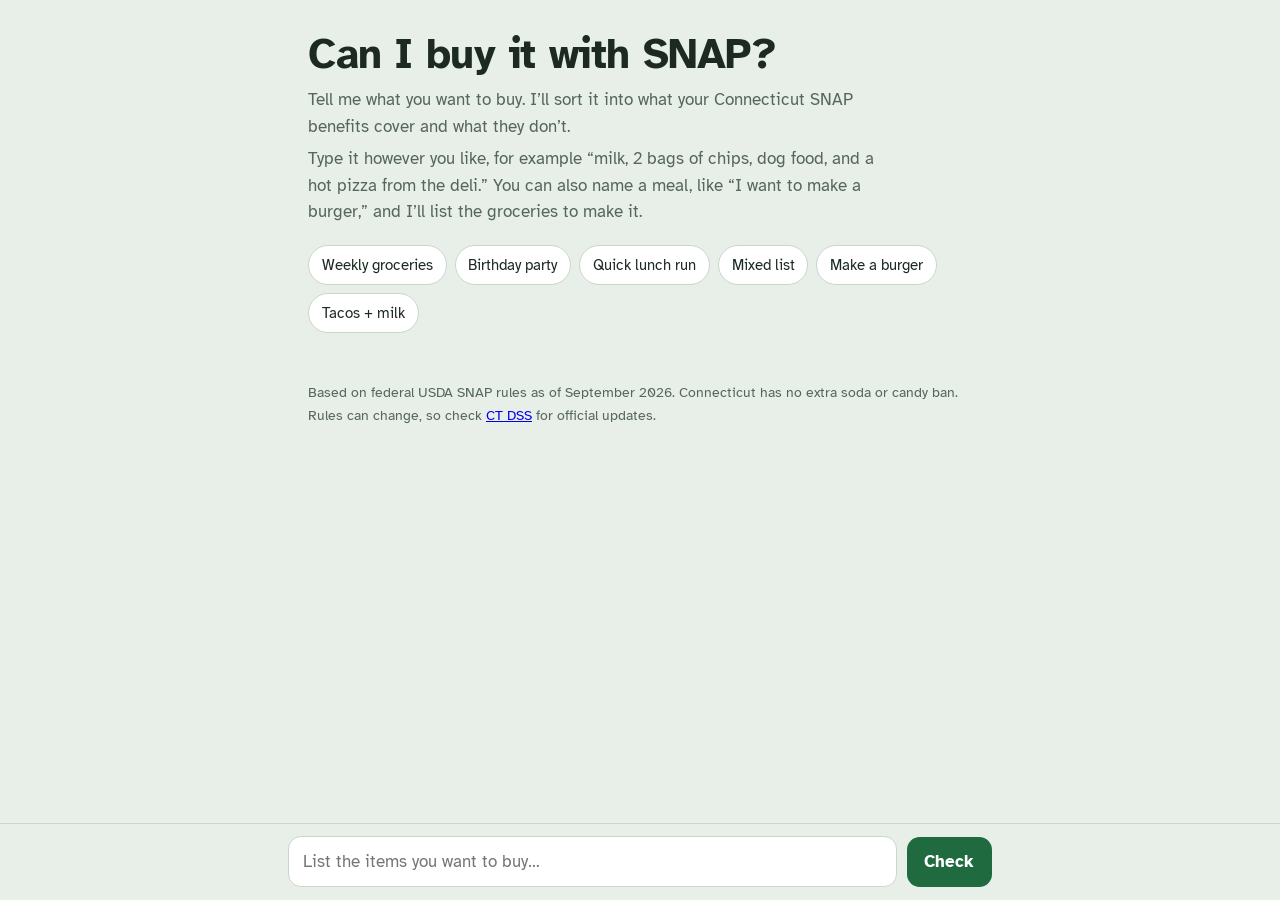
==== index.html @ fd72da5d "Add files via upload" ====
<!DOCTYPE html>
<html lang="en">
<head>
<meta charset="utf-8">
<meta name="viewport" content="width=device-width, initial-scale=1, viewport-fit=cover">
<title>Can I buy it with SNAP? · Connecticut</title>
<link rel="preconnect" href="https://fonts.googleapis.com">
<link rel="preconnect" href="https://fonts.gstatic.com" crossorigin>
<link href="https://fonts.googleapis.com/css2?family=Atkinson+Hyperlegible:wght@400;700&family=Courier+Prime:wght@400;700&display=swap" rel="stylesheet">
<style>
  :root {
    --bg: #E8EFE9;
    --ink: #1C2A22;
    --muted: #55665B;
    --paper: #FFFFFF;
    --line: #C9D6CC;
    --yes: #1F6B3F;
    --yes-bg: #E1F1E6;
    --no: #A8322E;
    --no-bg: #F8E4E2;
    --maybe: #8A5A00;
    --maybe-bg: #FBF0D6;
    --accent: #1F6B3F;
    --user-bubble: #1F6B3F;
    --user-ink: #FFFFFF;
    box-sizing: border-box;
    padding-top: env(safe-area-inset-top, 0px);
    padding-bottom: env(safe-area-inset-bottom, 0px);
  }
  @media (prefers-color-scheme: dark) {
    :root:not([data-theme="light"]) {
      --bg: #121A15; --ink: #E4ECE6; --muted: #9DB0A3; --paper: #1B2620; --line: #2E3D34;
      --yes: #7FD39E; --yes-bg: #1E3528; --no: #F19A93; --no-bg: #3A2221;
      --maybe: #F0C567; --maybe-bg: #3A3020; --accent: #7FD39E; --user-bubble: #2F7A4D; --user-ink: #FFFFFF;
    }
  }
  :root[data-theme="dark"] {
    --bg: #121A15; --ink: #E4ECE6; --muted: #9DB0A3; --paper: #1B2620; --line: #2E3D34;
    --yes: #7FD39E; --yes-bg: #1E3528; --no: #F19A93; --no-bg: #3A2221;
    --maybe: #F0C567; --maybe-bg: #3A3020; --accent: #7FD39E; --user-bubble: #2F7A4D; --user-ink: #FFFFFF;
  }
  *, *::before, *::after { box-sizing: inherit; }
  html { scroll-padding-top: env(safe-area-inset-top, 0px); }
  body {
    margin: 0; background: var(--bg); color: var(--ink);
    font-family: "Atkinson Hyperlegible", "Segoe UI", Roboto, Helvetica, Arial, sans-serif;
    font-size: 1.0625rem; line-height: 1.55;
  }
  .wrap { max-width: 44rem; margin: 0 auto; padding: 2rem 1.25rem 9rem; }
  header h1 { font-size: clamp(1.9rem, 5vw, 2.6rem); line-height: 1.1; margin: 0 0 .6rem; letter-spacing: -0.01em; }
  header p { margin: 0 0 .4rem; color: var(--muted); max-width: 36rem; }
  .examples { display: flex; flex-wrap: wrap; gap: .5rem; margin: 1.25rem 0 0; }
  .examples button {
    font: inherit; font-size: .95rem; border: 1px solid var(--line); background: var(--paper); color: var(--ink);
    padding: .45rem .8rem; border-radius: 999px; cursor: pointer;
  }
  .examples button:hover { border-color: var(--accent); }

  #thread { margin-top: 2rem; display: flex; flex-direction: column; gap: 1.25rem; }
  .you {
    align-self: flex-end; max-width: 85%; background: var(--user-bubble); color: var(--user-ink);
    padding: .7rem 1rem; border-radius: 1.1rem 1.1rem .3rem 1.1rem; white-space: pre-wrap; word-wrap: break-word;
  }
  .status { color: var(--muted); font-style: italic; }
  .error { background: var(--no-bg); color: var(--no); padding: .8rem 1rem; border-radius: .6rem; }

  /* The receipt: the one bold element */
  .receipt {
    align-self: flex-start; width: 100%; max-width: 30rem; background: var(--paper); color: var(--ink);
    font-family: "Courier Prime", "Courier New", monospace; font-size: 1rem;
    padding: 1.4rem 1.4rem 1.8rem; position: relative;
    box-shadow: 0 1px 0 var(--line), 0 10px 24px -18px rgba(0,0,0,.45);
    --tooth: 10px;
    -webkit-mask: conic-gradient(from 135deg at bottom, #0000, #000 1deg 89deg, #0000 90deg) bottom/var(--tooth) calc(var(--tooth)/2) repeat-x,
                  linear-gradient(#000 0 0) top/100% calc(100% - var(--tooth)/2 + 1px) no-repeat;
            mask: conic-gradient(from 135deg at bottom, #0000, #000 1deg 89deg, #0000 90deg) bottom/var(--tooth) calc(var(--tooth)/2) repeat-x,
                  linear-gradient(#000 0 0) top/100% calc(100% - var(--tooth)/2 + 1px) no-repeat;
  }
  .receipt .head { text-align: center; border-bottom: 2px dashed var(--line); padding-bottom: .8rem; margin-bottom: .8rem; }
  .receipt .head strong { display: block; font-size: 1.1rem; }
  .receipt .head span { color: var(--muted); font-size: .9rem; }
  .sec { margin: 1rem 0 0; }
  .sec h2 { font-size: 1rem; margin: 0 0 .4rem; display: flex; justify-content: space-between; gap: 1rem; }
  .sec.yes h2 { color: var(--yes); }
  .sec.no h2 { color: var(--no); }
  .sec.maybe h2 { color: var(--maybe); }
  .sec ul { list-style: none; margin: 0; padding: 0; }
  .sec li { padding: .45rem 0; border-bottom: 1px dotted var(--line); }
  .sec li:last-child { border-bottom: 0; }
  .sec li b { font-weight: 700; }
  .sec li small { display: block; color: var(--muted); font-size: .88rem; line-height: 1.4; margin-top: .1rem;
    font-family: "Atkinson Hyperlegible", "Segoe UI", sans-serif; }
  .mark { display: inline-block; width: 1.4em; font-weight: 700; }
  .sec.yes .mark { color: var(--yes); }
  .sec.no .mark { color: var(--no); }
  .sec.maybe .mark { color: var(--maybe); }
  .foot { border-top: 2px dashed var(--line); margin-top: 1rem; padding-top: .8rem; display: flex; gap: .6rem; flex-wrap: wrap; align-items: center; }
  .foot button {
    font: inherit; font-family: "Atkinson Hyperlegible", sans-serif; font-size: .95rem; cursor: pointer;
    background: var(--yes-bg); color: var(--yes); border: 1px solid var(--yes); padding: .4rem .8rem; border-radius: .4rem;
  }
  .foot .copied { color: var(--muted); font-size: .9rem; font-family: "Atkinson Hyperlegible", sans-serif; }
  .row { display: flex; align-items: flex-start; gap: .5rem; }
  .row .name { flex: 1; min-width: 0; }
  .ctrls { display: flex; flex-wrap: wrap; align-items: center; gap: .45rem; margin-top: .4rem;
    font-family: "Atkinson Hyperlegible", "Segoe UI", sans-serif; }
  .stepper { display: inline-flex; align-items: center; border: 1px solid var(--line); border-radius: .5rem; overflow: hidden; background: var(--bg); }
  .stepper button {
    font: inherit; font-weight: 700; font-size: 1.1rem; line-height: 1; width: 2.2rem; height: 2.2rem;
    border: 0; background: transparent; color: var(--accent); cursor: pointer;
  }
  .stepper button:hover:not(:disabled) { background: var(--yes-bg); }
  .stepper button:disabled { color: var(--muted); opacity: .45; cursor: default; }
  .stepper output { min-width: 2rem; text-align: center; font-weight: 700; font-size: 1rem; }
  .size {
    font: inherit; font-size: .95rem; color: var(--ink); background: var(--bg); border: 1px solid var(--line);
    border-radius: .5rem; height: 2.2rem; padding: 0 .5rem; max-width: 100%;
  }
  .total { font-family: "Atkinson Hyperlegible", sans-serif; font-size: .95rem; color: var(--muted); margin-top: .6rem; }
  .dish .head strong { font-size: 1.2rem; }
  .dish .why { font-family: "Atkinson Hyperlegible", sans-serif; margin: 0 0 .8rem; line-height: 1.5; }
  .dish ul { list-style: none; margin: 0; padding: 0; }
  .dish li { border-bottom: 1px dotted var(--line); }
  .dish li:last-child { border-bottom: 0; }
  .dish label { display: flex; gap: .6rem; align-items: flex-start; padding: .45rem 0; cursor: pointer; }
  .dish input[type=checkbox] { width: 1.15rem; height: 1.15rem; margin-top: .2rem; accent-color: var(--yes); flex: none; }
  .dish label small { display: block; color: var(--muted); font-size: .88rem; font-family: "Atkinson Hyperlegible", sans-serif; }
  .dish .ask { font-family: "Atkinson Hyperlegible", sans-serif; font-weight: 700; margin: 1rem 0 .6rem; }
  .dish .actions { display: flex; flex-wrap: wrap; gap: .6rem; }
  .dish .actions button {
    font: inherit; font-family: "Atkinson Hyperlegible", sans-serif; font-size: .98rem; cursor: pointer;
    padding: .55rem 1rem; border-radius: .5rem; border: 1px solid var(--yes);
  }
  .dish .actions .primary { background: var(--user-bubble); color: var(--user-ink); border-color: var(--user-bubble); font-weight: 700; }
  .dish .actions .secondary { background: transparent; color: var(--ink); border-color: var(--line); }
  .dish .actions button:disabled { opacity: .5; cursor: default; }
  .dish .done { font-family: "Atkinson Hyperlegible", sans-serif; color: var(--muted); margin: .8rem 0 0; }
  .opt { font-weight: 400; color: var(--muted); }
  .src { font-family: "Atkinson Hyperlegible", sans-serif; font-size: .82rem; color: var(--muted); margin-top: .9rem; }

  /* Composer fixed at bottom */
  .composer {
    position: fixed; left: 0; right: 0; bottom: 0; background: var(--bg);
    border-top: 1px solid var(--line);
    padding: .8rem 1rem calc(.8rem + env(safe-area-inset-bottom, 0px));
  }
  .composer form { max-width: 44rem; margin: 0 auto; display: flex; gap: .6rem; align-items: flex-end; }
  .composer label { position: absolute; width: 1px; height: 1px; overflow: hidden; clip: rect(0 0 0 0); }
  .composer textarea {
    flex: 1; font: inherit; color: var(--ink); background: var(--paper); border: 1px solid var(--line);
    border-radius: .8rem; padding: .7rem .9rem; resize: none; min-height: 3rem; max-height: 9rem;
  }
  .composer button {
    font: inherit; font-weight: 700; background: var(--user-bubble); color: var(--user-ink); border: 0;
    border-radius: .8rem; padding: .75rem 1.1rem; cursor: pointer; min-height: 3rem;
  }
  .composer button:disabled { opacity: .55; cursor: default; }
  :focus-visible { outline: 3px solid var(--accent); outline-offset: 2px; }
  .notice { font-size: .9rem; color: var(--muted); margin-top: 1rem; }
  @media (prefers-reduced-motion: no-preference) {
    .receipt { animation: print .45s ease-out; transform-origin: top; }
    @keyframes print { from { clip-path: inset(0 0 100% 0); } to { clip-path: inset(0 0 0 0); } }
  }
</style>
</head>
<body>
<div class="wrap">
  <header>
    <h1>Can I buy it with SNAP?</h1>
    <p>Tell me what you want to buy. I’ll sort it into what your Connecticut SNAP benefits cover and what they don’t.</p>
    <p>Type it however you like, for example “milk, 2 bags of chips, dog food, and a hot pizza from the deli.” You can also name a meal, like “I want to make a burger,” and I’ll list the groceries to make it.</p>
    <div class="examples" aria-label="Try an example">
      <button type="button" data-ex="eggs, bread, bananas, soda, diapers, dish soap">Weekly groceries</button>
      <button type="button" data-ex="birthday cake, candles, balloons, ice cream, juice boxes, paper plates">Birthday party</button>
      <button type="button" data-ex="rotisserie chicken, cold sub sandwich, energy drink, vitamins, beer">Quick lunch run</button>
      <button type="button" data-ex="tomato seeds, cat food, live lobster, baby formula, toothpaste">Mixed list</button>
      <button type="button" data-ex="I want to make a burger">Make a burger</button>
      <button type="button" data-ex="tacos for dinner and a gallon of milk">Tacos + milk</button>
    </div>
  </header>

  <div id="thread" aria-live="polite"></div>
  <p class="notice" id="notice">Based on federal USDA SNAP rules as of September 2026. Connecticut has no extra soda or candy ban. Rules can change, so check <a href="https://portal.ct.gov/dss" target="_blank" rel="noopener">CT DSS</a> for official updates.</p>
</div>

<div class="composer">
  <form id="form">
    <label for="box">What do you want to buy?</label>
    <textarea id="box" rows="1" placeholder="List the items you want to buy…"></textarea>
    <button id="send" type="submit">Check</button>
  </form>
</div>

<script>
(() => {
  const thread = document.getElementById("thread");
  const form = document.getElementById("form");
  const box = document.getElementById("box");
  const send = document.getElementById("send");


  // Offline fallback: simple keyword classifier
  const NO = [
    [/\b(beer|wine|liquor|vodka|whiskey|whisky|rum|tequila|gin|seltzer.*hard|hard seltzer|alcohol|champagne|cider.*hard)\b/i, "Alcohol"],
    [/\b(cigarette|cigar|tobacco|vape|e-?cig|nicotine|juul|chew)\w*/i, "Tobacco or nicotine"],
    [/\b(vitamin|supplement|medicine|tylenol|advil|ibuprofen|aspirin|cough|cold medicine|allergy)\w*/i, "Vitamins, medicine or supplements"],
    [/\b(dog food|cat food|pet food|kibble|dog treat|cat treat|bird seed|fish food|cat litter|litter)\b/i, "Pet food and supplies"],
    [/\b(diaper|wipes|soap|shampoo|conditioner|toothpaste|toothbrush|deodorant|razor|tampon|pad|lotion|makeup|cosmetic|lipstick)\w*/i, "Hygiene or personal care item"],
    [/\b(paper towel|toilet paper|napkin|paper plate|plates|cups|foil|plastic wrap|trash bag|garbage bag|ziploc)\w*/i, "Paper or household product"],
    [/\b(detergent|bleach|dish soap|cleaner|sponge|lysol|windex)\w*/i, "Cleaning supply"],
    [/\b(balloon|candle|decoration|card|gift card|lottery|battery|batteries|light bulb)\w*/i, "Not a food item"],
    [/\bhot\b/i, "Hot food at checkout"],
  ];
  const MAYBE = [
    [/\b(energy drink|red bull|monster|bang)\b/i, "OK only with a Nutrition Facts label"],
    [/\b(rotisserie|deli chicken)\b/i, "OK only if bought cold"],
    [/\b(protein powder|protein shake)\b/i, "OK only with a Nutrition Facts label"],
    [/\blive lobster|\blive crab|\bshellfish\b/i, "Live shellfish is allowed"],
  ];
  const SIZES = [
    [/milk/i, ["1 pint","1 quart","Half gallon","1 gallon"], "1 gallon"],
    [/ground (beef|turkey|pork)|beef|steak|pork|chicken breast|chicken thigh|turkey/i, ["0.5 lb","1 lb","2 lb","3 lb","5 lb"], "1 lb"],
    [/egg/i, ["6 count","12 count","18 count","24 count"], "12 count"],
    [/juice/i, ["Juice boxes (8-pack)","32 oz","52 oz","64 oz","1 gallon"], "64 oz"],
    [/soda|cola|pepsi|sprite/i, ["12 oz can","20 oz bottle","2 liter","6-pack","12-pack"], "2 liter"],
    [/water/i, ["16.9 oz bottle","1 gallon","24-pack","2.5 gallon"], "24-pack"],
    [/chip/i, ["1 oz bag","8 oz bag","Family size (13 oz)"], "8 oz bag"],
    [/cheese/i, ["8 oz","16 oz","2 lb"], "8 oz"],
    [/yogurt/i, ["Single cup","4-pack","32 oz tub"], "32 oz tub"],
    [/butter/i, ["1 stick","1 lb (4 sticks)","2 lb"], "1 lb (4 sticks)"],
    [/rice/i, ["1 lb","2 lb","5 lb","10 lb","20 lb"], "2 lb"],
    [/flour|sugar/i, ["2 lb","4 lb","5 lb","10 lb"], "5 lb"],
    [/banana|apple|orange|potato|onion|grape|tomato/i, ["1 lb","2 lb","3 lb bag","5 lb bag"], "2 lb"],
    [/bread|loaf/i, ["1 loaf","2 loaves"], "1 loaf"],
    [/cereal/i, ["Regular box","Family size box"], "Regular box"],
    [/ice cream/i, ["1 pint","1.5 quart","1 gallon"], "1.5 quart"],
    [/formula/i, ["12.4 oz","20 oz","32 oz ready-to-feed"], "12.4 oz"],
    [/coffee/i, ["12 oz bag","24 oz","30 oz can"], "12 oz bag"],
  ];
  function withSize(obj, raw) {
    let qty = 1;
    const m = raw.match(/^\s*(\d+)\s*(x\s*)?/i);
    if (m) { qty = Math.max(1, parseInt(m[1], 10)); obj.item = raw.replace(m[0], "").trim() || obj.item; obj.item = obj.item.charAt(0).toUpperCase() + obj.item.slice(1); }
    const f = SIZES.find(([re]) => re.test(raw));
    obj.qty = qty;
    obj.sizes = f ? f[1] : [];
    obj.size = f ? f[2] : "";
    return obj;
  }
  const I = (item, qty, sizes, size, options, option) => ({ item, qty, sizes, size, options: options || [], option: option || "", eligible: true });
  const DISHES = [
    [/\b(ham|cheese)?burgers?\b(?!\s*(bun|patt))/i, "Burger", [
      I("Burger buns", 1, ["4-pack","8-pack"], "8-pack"),
      I("Ground beef", 1, ["1 lb","2 lb","3 lb","5 lb"], "2 lb"),
      I("Cheese", 1, ["8 oz","12 oz","16 oz"], "8 oz", ["American","Cheddar","Swiss"], "American"),
      I("Lettuce", 1, ["1 head","Bagged (9 oz)"], "1 head"),
      I("Tomato", 1, ["1 lb","2 lb"], "1 lb"),
      I("Onion", 1, ["1 onion","3 lb bag"], "1 onion"),
      I("Pickles", 1, ["16 oz jar","24 oz jar"], "16 oz jar"),
      I("Condiment", 1, ["Regular bottle","Large bottle"], "Regular bottle", ["Ketchup","Mustard","Mayonnaise"], "Ketchup"),
      I("Salt", 1, ["26 oz"], "26 oz"),
      I("Black pepper", 1, ["3 oz","6 oz"], "3 oz"),
    ]],
    [/\btacos?\b/i, "Tacos", [
      I("Taco shells or tortillas", 1, ["10-count","12-count","18-count"], "12-count", ["Hard shells","Flour tortillas","Corn tortillas"], "Hard shells"),
      I("Ground beef", 1, ["1 lb","2 lb","3 lb"], "1 lb"),
      I("Taco seasoning", 1, ["1 oz packet","Large jar"], "1 oz packet"),
      I("Shredded cheese", 1, ["8 oz","16 oz"], "8 oz", ["Mexican blend","Cheddar"], "Mexican blend"),
      I("Lettuce", 1, ["1 head","Bagged (9 oz)"], "1 head"),
      I("Tomato", 1, ["1 lb","2 lb"], "1 lb"),
      I("Salsa", 1, ["16 oz jar","24 oz jar"], "16 oz jar"),
    ]],
    [/\b(spaghetti|pasta)\b(?!\s*sauce)/i, "Spaghetti", [
      I("Spaghetti", 1, ["1 lb box","2 lb box"], "1 lb box"),
      I("Pasta sauce", 1, ["24 oz jar","45 oz jar"], "24 oz jar"),
      I("Ground beef", 1, ["1 lb","2 lb"], "1 lb"),
      I("Parmesan cheese", 1, ["8 oz","16 oz"], "8 oz"),
    ]],
    [/\bgrilled cheese\b/i, "Grilled cheese", [
      I("Bread", 1, ["1 loaf"], "1 loaf"),
      I("Cheese slices", 1, ["12 slices","24 slices"], "12 slices", ["American","Cheddar"], "American"),
      I("Butter", 1, ["1 stick","1 lb (4 sticks)"], "1 lb (4 sticks)"),
    ]],
    [/\bpancakes?\b/i, "Pancakes", [
      I("Pancake mix", 1, ["32 oz box","5 lb box"], "32 oz box"),
      I("Milk", 1, ["1 quart","Half gallon","1 gallon"], "Half gallon"),
      I("Eggs", 1, ["6 count","12 count"], "12 count"),
      I("Syrup", 1, ["12 oz","24 oz"], "24 oz"),
      I("Butter", 1, ["1 stick","1 lb (4 sticks)"], "1 lb (4 sticks)"),
    ]],
  ];
  function dishWhy(name) { return "A hot, ready-made " + name.toLowerCase() + " isn’t covered by SNAP, but you can make it with these groceries."; }

  function localClassify(text) {
    const items = text.split(/,|\n|;|\band\b/i).map(s => s.trim()).filter(Boolean);
    const out = { dishes: [], eligible: [], not_eligible: [], depends: [], note: "" };
    for (const raw of items) {
      const dm = DISHES.find(([re]) => re.test(raw));
      if (dm) { out.dishes.push({ dish: dm[1], why: dishWhy(dm[1]), ingredients: dm[2].map(x => Object.assign({}, x)) }); continue; }
      const item = raw.charAt(0).toUpperCase() + raw.slice(1);
      const m = MAYBE.find(([re]) => re.test(raw));
      if (m) { (m[1].startsWith("Live") ? out.eligible : out.depends).push(withSize({ item, reason: m[1] }, raw)); continue; }
      const n = NO.find(([re]) => re.test(raw));
      if (n) { out.not_eligible.push({ item, reason: n[1] }); continue; }
      out.eligible.push(withSize({ item }, raw));
    }
    if (!items.length) out.note = "Tell me what you want to buy.";
    return out;
  }

  function el(tag, cls, text) { const e = document.createElement(tag); if (cls) e.className = cls; if (text != null) e.textContent = text; return e; }

  function clampQty(v) { v = parseInt(v, 10); return isFinite(v) ? Math.min(99, Math.max(1, v)) : 1; }

  function controls(it, onChange) {
    const wrap = el("div", "ctrls");
    const step = el("div", "stepper");
    const minus = el("button", null, "−"); minus.type = "button";
    const out = el("output"); out.textContent = it.qty;
    const plus = el("button", null, "+"); plus.type = "button";
    const name = String(it.item || "item");
    minus.setAttribute("aria-label", "One less " + name);
    plus.setAttribute("aria-label", "One more " + name);
    out.setAttribute("aria-label", "Quantity of " + name);
    const sync = () => { out.textContent = it.qty; minus.disabled = it.qty <= 1; plus.disabled = it.qty >= 99; onChange(); };
    minus.onclick = () => { it.qty = clampQty(it.qty - 1); sync(); };
    plus.onclick = () => { it.qty = clampQty(it.qty + 1); sync(); };
    minus.disabled = it.qty <= 1;
    step.append(minus, out, plus);
    wrap.append(step);

    if (Array.isArray(it.options) && it.options.length) {
      const osel = el("select", "size");
      osel.setAttribute("aria-label", "Type of " + name);
      for (const op of it.options) { const o = el("option", null, String(op)); o.value = String(op); osel.append(o); }
      if (!it.options.includes(it.option)) it.option = it.options[0];
      osel.value = it.option;
      osel.onchange = () => { it.option = osel.value; onChange(); };
      wrap.append(osel);
    }
    if (Array.isArray(it.sizes) && it.sizes.length) {
      const sel = el("select", "size");
      sel.setAttribute("aria-label", "Size of " + name);
      for (const sz of it.sizes) { const o = el("option", null, String(sz)); o.value = String(sz); sel.append(o); }
      if (!it.sizes.includes(it.size)) it.size = it.sizes[0];
      sel.value = it.size;
      sel.onchange = () => { it.size = sel.value; onChange(); };
      wrap.append(sel);
    }
    return wrap;
  }

  function section(kind, title, mark, list, withControls, onChange) {
    if (!list || !list.length) return null;
    const s = el("div", "sec " + kind);
    const h = el("h2"); h.append(el("span", null, title), el("span", null, String(list.length)));
    s.append(h);
    const ul = el("ul");
    for (const it of list) {
      const li = el("li");
      const row = el("div", "row");
      row.append(el("span", "mark", mark));
      const nm = el("div", "name");
      nm.append(el("b", null, String(it.item || "").trim()));
      if (it.reason) nm.append(el("small", null, it.reason));
      if (withControls) nm.append(controls(it, onChange));
      row.append(nm);
      li.append(row);
      ul.append(li);
    }
    s.append(ul);
    return s;
  }

  function normalize(list) {
    return (Array.isArray(list) ? list : []).map(x => {
      const it = Object.assign({}, x);
      it.qty = clampQty(it.qty == null ? 1 : it.qty);
      it.sizes = Array.isArray(it.sizes) ? it.sizes.map(String).filter(Boolean).slice(0, 8) : [];
      it.size = it.size ? String(it.size) : (it.sizes[0] || "");
      it.options = Array.isArray(it.options) ? it.options.map(String).filter(Boolean).slice(0, 8) : [];
      it.option = it.option ? String(it.option) : (it.options[0] || "");
      return it;
    });
  }

  function lineFor(x) {
    const extra = [x.option, x.size].filter(Boolean).join(", ");
    return "• " + x.qty + " × " + x.item + (extra ? " (" + extra + ")" : "");
  }

  function renderDish(dish, usedAI) {
    const ings = normalize(dish.ingredients).filter(x => x.item);
    if (!ings.length) return;
    const dishName = String(dish.dish || "This dish");
    const c = el("div", "receipt dish");
    const head = el("div", "head");
    head.append(el("strong", null, "Make it at home: " + dishName));
    head.append(el("span", null, "Core ingredients"));
    c.append(head);
    c.append(el("p", "why", dish.why ? String(dish.why) : dishWhy(dishName)));

    const ul = el("ul");
    const boxes = [];
    ings.forEach((it, i) => {
      const li = el("li");
      const lab = el("label");
      const cb = el("input"); cb.type = "checkbox"; cb.checked = true;
      boxes.push(cb);
      const txt = el("span");
      const b = el("b", null, it.item);
      txt.append(b);
      if (it.options.length) txt.append(el("span", "opt", " (" + it.options.join(", ") + ")"));
      if (it.eligible === false) txt.append(el("small", null, "Not covered by SNAP" + (it.reason ? ": " + it.reason : "")));
      lab.append(cb, txt);
      li.append(lab);
      ul.append(li);
    });
    c.append(ul);
    c.append(el("p", "ask", "Would you like to add these to your list? Uncheck anything you already have."));
    const actions = el("div", "actions");
    const yes = el("button", "primary", "Yes, add these"); yes.type = "button";
    const no = el("button", "secondary", "No thanks"); no.type = "button";
    actions.append(yes, no);
    c.append(actions);
    const finish = (msg) => { yes.disabled = true; no.disabled = true; boxes.forEach(b => b.disabled = true); c.append(el("p", "done", msg)); };
    yes.onclick = () => {
      const picked = ings.filter((_, i) => boxes[i].checked);
      if (!picked.length) { c.querySelector(".ask").textContent = "Check at least one ingredient, or choose No thanks."; return; }
      finish("Added " + picked.length + (picked.length === 1 ? " item" : " items") + " below.");
      const eligible = picked.filter(x => x.eligible !== false);
      const not_eligible = picked.filter(x => x.eligible === false).map(x => ({ item: x.item, reason: x.reason || "Not covered by SNAP" }));
      renderReceipt({ eligible, not_eligible, depends: [] }, usedAI, dishName + " groceries");
      thread.lastElementChild.scrollIntoView({ block: "start", behavior: "smooth" });
    };
    no.onclick = () => finish("No problem. Tell me anything else you want to buy.");
    thread.append(c);
  }

  function renderReceipt(data, usedAI, title) {
    const dishes = Array.isArray(data.dishes) ? data.dishes : [];
    const hasItems = ["eligible","not_eligible","depends"].some(k => Array.isArray(data[k]) && data[k].length);
    if (dishes.length && !hasItems) { dishes.forEach(d => renderDish(d, usedAI)); return; }
    const r = el("div", "receipt");
    const head = el("div", "head");
    head.append(el("strong", null, title || "SNAP check · Connecticut"));
    const now = new Date();
    head.append(el("span", null, now.toLocaleDateString(undefined, { month: "short", day: "numeric", year: "numeric" })));
    r.append(head);

    const e = normalize(data.eligible);
    const n = Array.isArray(data.not_eligible) ? data.not_eligible : [];
    const d = normalize(data.depends);
    const total = el("p", "total");
    const updateTotal = () => {
      const c = e.reduce((a, x) => a + x.qty, 0);
      total.textContent = c + (c === 1 ? " SNAP item" : " SNAP items") + " in your list";
    };

    if (!e.length && !n.length && !d.length) {
      r.append(el("p", null, data.note || "I didn’t find any items. List what you want to buy, separated by commas."));
      thread.append(r); return;
    }
    [section("yes", "SNAP covers these", "✓", e, true, updateTotal),
     section("maybe", "Check before you buy", "?", d, true, updateTotal),
     section("no", "SNAP won’t cover these", "✕", n, false)].forEach(x => x && r.append(x));
    if (e.length) { updateTotal(); r.append(total); }

    if (data.note) r.append(el("p", "src", data.note));

    if (e.length) {
      const foot = el("div", "foot");
      const btn = el("button", null, "Copy my SNAP list");
      btn.type = "button";
      const msg = el("span", "copied");
      btn.onclick = async () => {
        let txt = "SNAP-eligible items:\n" + e.map(lineFor).join("\n");
        if (d.length) txt += "\n\nCheck before buying:\n" + d.map(lineFor).join("\n");
        try { await navigator.clipboard.writeText(txt); msg.textContent = "Copied"; }
        catch { msg.textContent = "Couldn’t copy. Select the list and copy it by hand."; }
      };
      foot.append(btn, msg);
      r.append(foot);
    }
    if (!usedAI) r.append(el("p", "src", "Quick check by keyword matching. Double-check anything unusual."));
    thread.append(r);
    dishes.forEach(d => renderDish(d, usedAI));
  }

  async function check(text) {
    thread.append(el("div", "you", text));
    const status = el("div", "status", "Checking your list…");
    thread.append(status);
    status.scrollIntoView({ block: "end", behavior: "smooth" });
    send.disabled = true;

    let data = null, usedAI = false;
    try {
      const res = await fetch("/api/check", {
        method: "POST",
        headers: { "Content-Type": "application/json" },
        body: JSON.stringify({ text: text.slice(0, 4000) })
      });
      const body = await res.json().catch(() => null);
      if (res.ok && body && typeof body === "object" && !body.error) {
        data = body; usedAI = true;
      } else {
        const msgs = {
          no_key: "The AI isn’t set up yet: add your API key to config.txt and restart the server. Using a quick keyword check for now.",
          bad_key: "The API key was rejected. Check the key in config.txt. Using a quick keyword check for now.",
          rate_limited: "Too many checks right now. Using a quick keyword check instead.",
          no_credit: "Your API account is out of credit. Add credit at console.anthropic.com. Using a quick keyword check for now."
        };
        const code = body && body.error;
        thread.insertBefore(el("div", "error", msgs[code] || "The AI couldn’t answer this time. Using a quick keyword check instead."), status);
      }
    } catch (e) {
      thread.insertBefore(el("div", "error", "Can’t reach the server. Make sure it’s running (see README). Using a quick keyword check for now."), status);
    }
    if (!data || typeof data !== "object") data = localClassify(text);
    status.remove();
    const before = thread.children.length + 1;
    renderReceipt(data, usedAI);
    send.disabled = false;
    const first = thread.children[before - 1] || thread.lastElementChild;
    if (first) first.scrollIntoView({ block: "start", behavior: "smooth" });
  }

  form.addEventListener("submit", (ev) => {
    ev.preventDefault();
    const t = box.value.trim();
    if (!t || send.disabled) return;
    box.value = ""; box.style.height = "";
    check(t);
  });
  box.addEventListener("keydown", (ev) => {
    if (ev.key === "Enter" && !ev.shiftKey) { ev.preventDefault(); form.requestSubmit(); }
  });
  box.addEventListener("input", () => { box.style.height = "auto"; box.style.height = Math.min(box.scrollHeight, 144) + "px"; });
  document.querySelectorAll(".examples button").forEach(b => b.addEventListener("click", () => {
    if (send.disabled) return;
    check(b.dataset.ex);
  }));
})();
</script>
</body>
</html>
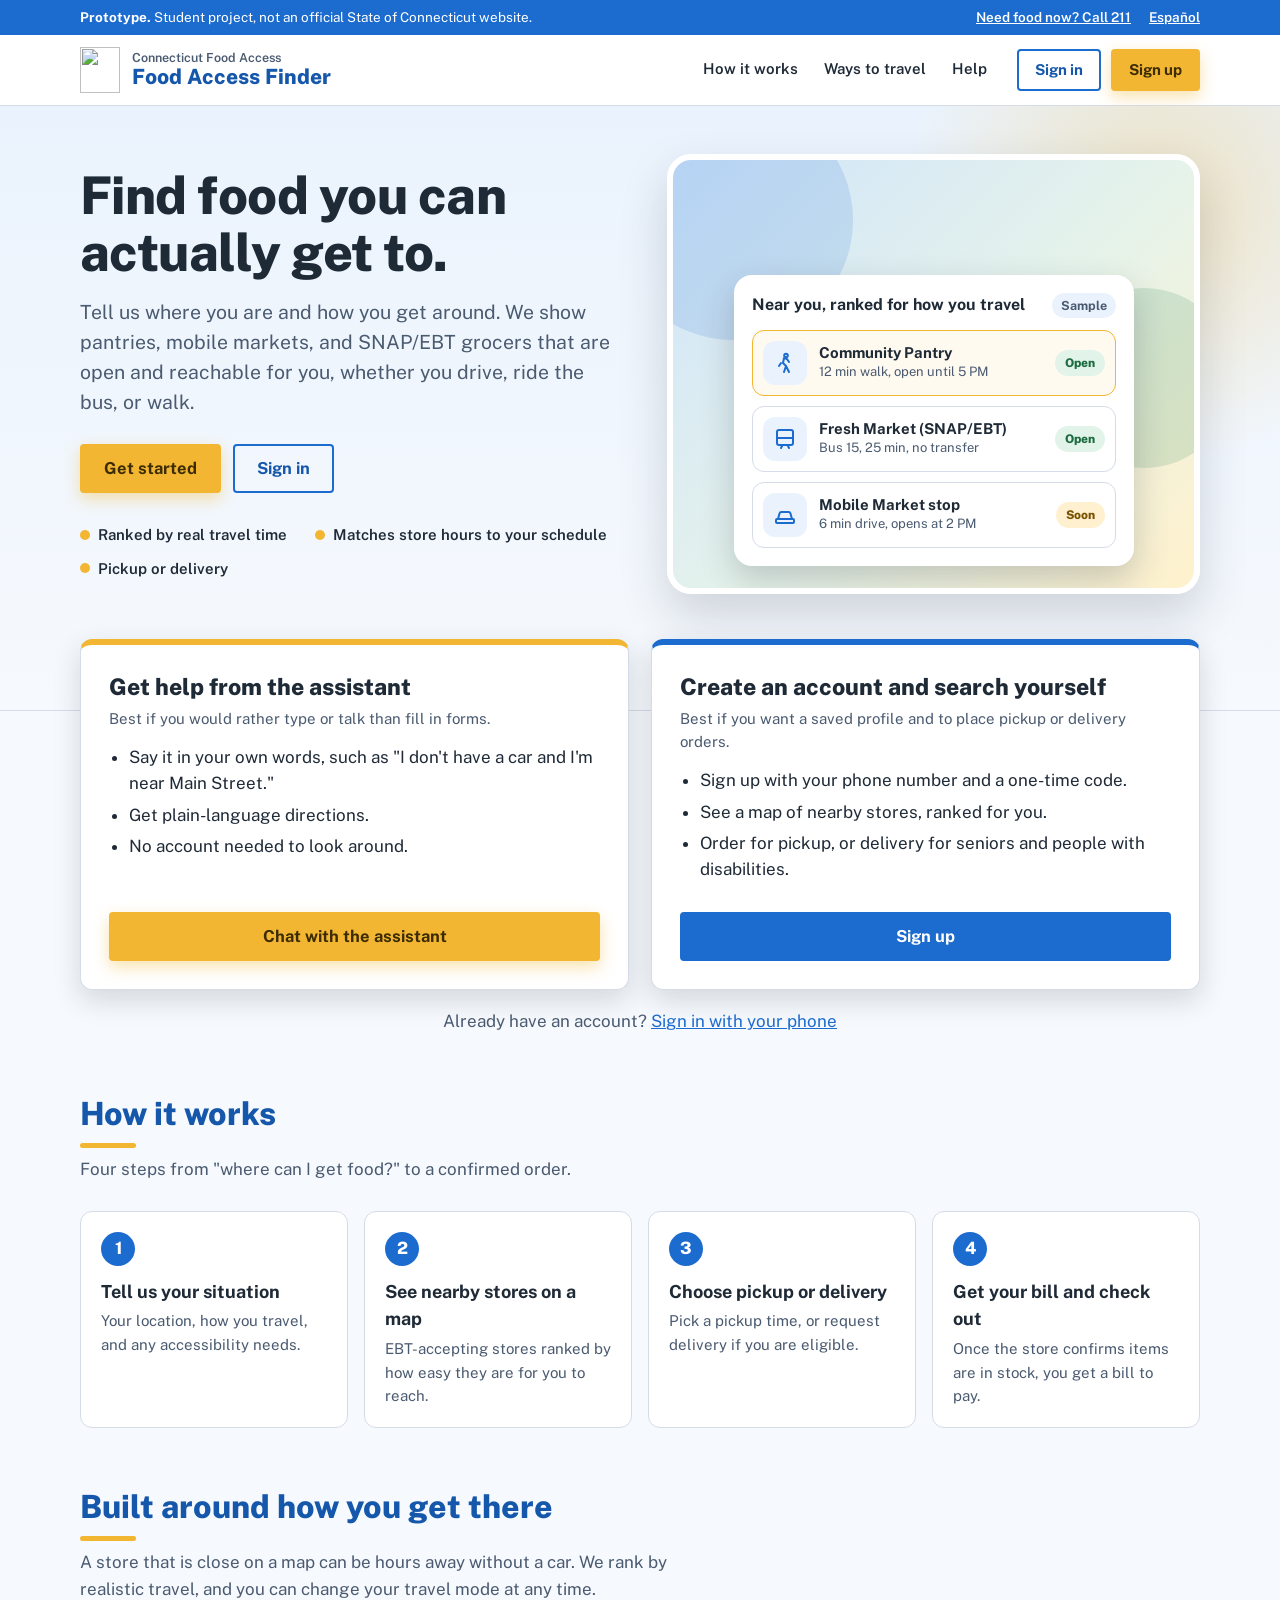
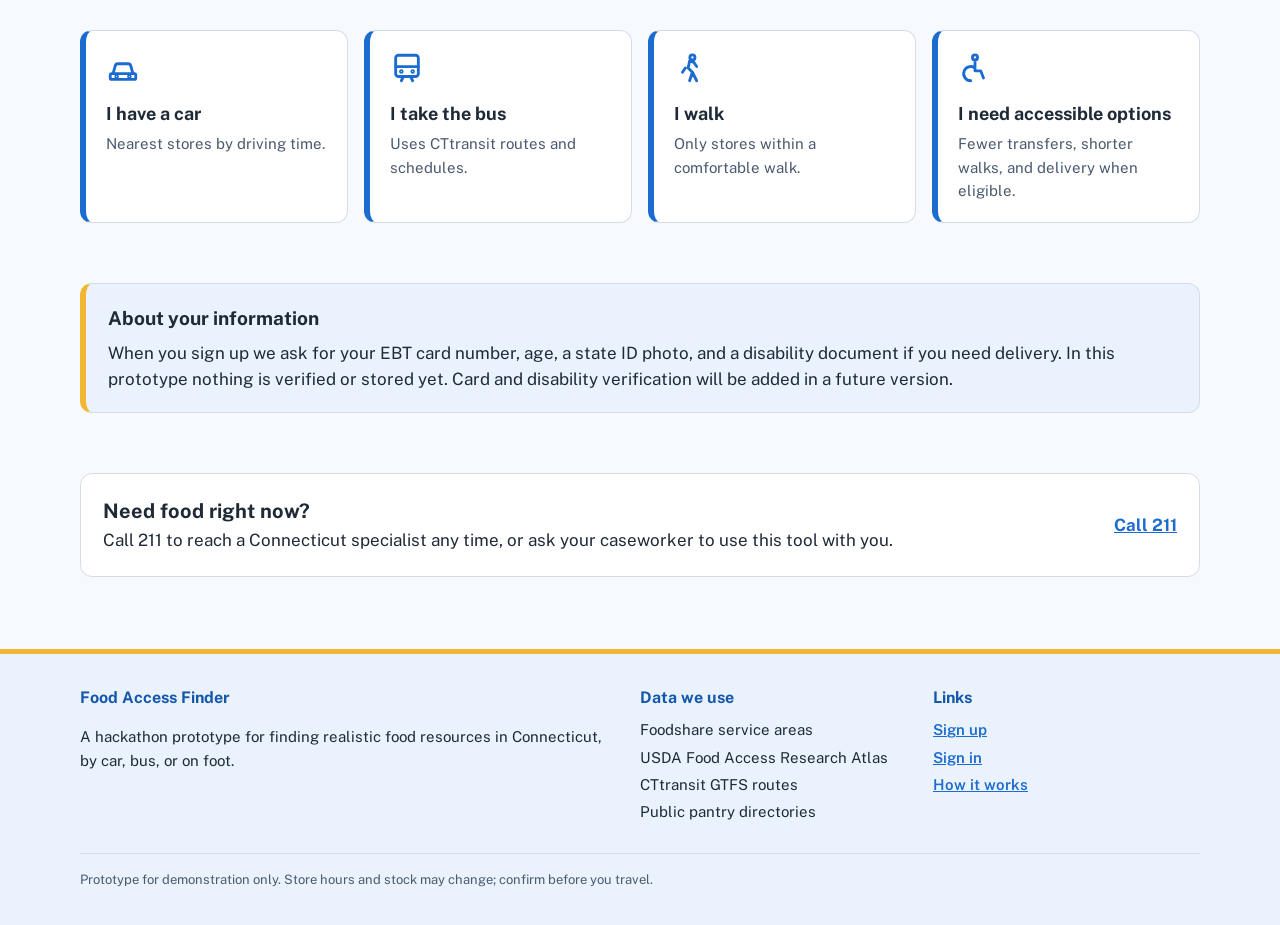
==== commit 7073fbcc: "Add food access finder pages, styles, and scripts Co-Authored-By: Claude Opus 5.5 <noreply@anthropic" ====
--- a/index.html
+++ b/index.html
@@ -1,547 +1,165 @@
 <!DOCTYPE html>
 <html lang="en">
 <head>
-<meta charset="utf-8">
-<meta name="viewport" content="width=device-width, initial-scale=1, viewport-fit=cover">
-<title>Can I buy it with SNAP? · Connecticut</title>
-<link rel="preconnect" href="https://fonts.googleapis.com">
-<link rel="preconnect" href="https://fonts.gstatic.com" crossorigin>
-<link href="https://fonts.googleapis.com/css2?family=Atkinson+Hyperlegible:wght@400;700&family=Courier+Prime:wght@400;700&display=swap" rel="stylesheet">
-<style>
-  :root {
-    --bg: #E8EFE9;
-    --ink: #1C2A22;
-    --muted: #55665B;
-    --paper: #FFFFFF;
-    --line: #C9D6CC;
-    --yes: #1F6B3F;
-    --yes-bg: #E1F1E6;
-    --no: #A8322E;
-    --no-bg: #F8E4E2;
-    --maybe: #8A5A00;
-    --maybe-bg: #FBF0D6;
-    --accent: #1F6B3F;
-    --user-bubble: #1F6B3F;
-    --user-ink: #FFFFFF;
-    box-sizing: border-box;
-    padding-top: env(safe-area-inset-top, 0px);
-    padding-bottom: env(safe-area-inset-bottom, 0px);
-  }
-  @media (prefers-color-scheme: dark) {
-    :root:not([data-theme="light"]) {
-      --bg: #121A15; --ink: #E4ECE6; --muted: #9DB0A3; --paper: #1B2620; --line: #2E3D34;
-      --yes: #7FD39E; --yes-bg: #1E3528; --no: #F19A93; --no-bg: #3A2221;
-      --maybe: #F0C567; --maybe-bg: #3A3020; --accent: #7FD39E; --user-bubble: #2F7A4D; --user-ink: #FFFFFF;
-    }
-  }
-  :root[data-theme="dark"] {
-    --bg: #121A15; --ink: #E4ECE6; --muted: #9DB0A3; --paper: #1B2620; --line: #2E3D34;
-    --yes: #7FD39E; --yes-bg: #1E3528; --no: #F19A93; --no-bg: #3A2221;
-    --maybe: #F0C567; --maybe-bg: #3A3020; --accent: #7FD39E; --user-bubble: #2F7A4D; --user-ink: #FFFFFF;
-  }
-  *, *::before, *::after { box-sizing: inherit; }
-  html { scroll-padding-top: env(safe-area-inset-top, 0px); }
-  body {
-    margin: 0; background: var(--bg); color: var(--ink);
-    font-family: "Atkinson Hyperlegible", "Segoe UI", Roboto, Helvetica, Arial, sans-serif;
-    font-size: 1.0625rem; line-height: 1.55;
-  }
-  .wrap { max-width: 44rem; margin: 0 auto; padding: 2rem 1.25rem 9rem; }
-  header h1 { font-size: clamp(1.9rem, 5vw, 2.6rem); line-height: 1.1; margin: 0 0 .6rem; letter-spacing: -0.01em; }
-  header p { margin: 0 0 .4rem; color: var(--muted); max-width: 36rem; }
-  .examples { display: flex; flex-wrap: wrap; gap: .5rem; margin: 1.25rem 0 0; }
-  .examples button {
-    font: inherit; font-size: .95rem; border: 1px solid var(--line); background: var(--paper); color: var(--ink);
-    padding: .45rem .8rem; border-radius: 999px; cursor: pointer;
-  }
-  .examples button:hover { border-color: var(--accent); }
-
-  #thread { margin-top: 2rem; display: flex; flex-direction: column; gap: 1.25rem; }
-  .you {
-    align-self: flex-end; max-width: 85%; background: var(--user-bubble); color: var(--user-ink);
-    padding: .7rem 1rem; border-radius: 1.1rem 1.1rem .3rem 1.1rem; white-space: pre-wrap; word-wrap: break-word;
-  }
-  .status { color: var(--muted); font-style: italic; }
-  .error { background: var(--no-bg); color: var(--no); padding: .8rem 1rem; border-radius: .6rem; }
-
-  /* The receipt: the one bold element */
-  .receipt {
-    align-self: flex-start; width: 100%; max-width: 30rem; background: var(--paper); color: var(--ink);
-    font-family: "Courier Prime", "Courier New", monospace; font-size: 1rem;
-    padding: 1.4rem 1.4rem 1.8rem; position: relative;
-    box-shadow: 0 1px 0 var(--line), 0 10px 24px -18px rgba(0,0,0,.45);
-    --tooth: 10px;
-    -webkit-mask: conic-gradient(from 135deg at bottom, #0000, #000 1deg 89deg, #0000 90deg) bottom/var(--tooth) calc(var(--tooth)/2) repeat-x,
-                  linear-gradient(#000 0 0) top/100% calc(100% - var(--tooth)/2 + 1px) no-repeat;
-            mask: conic-gradient(from 135deg at bottom, #0000, #000 1deg 89deg, #0000 90deg) bottom/var(--tooth) calc(var(--tooth)/2) repeat-x,
-                  linear-gradient(#000 0 0) top/100% calc(100% - var(--tooth)/2 + 1px) no-repeat;
-  }
-  .receipt .head { text-align: center; border-bottom: 2px dashed var(--line); padding-bottom: .8rem; margin-bottom: .8rem; }
-  .receipt .head strong { display: block; font-size: 1.1rem; }
-  .receipt .head span { color: var(--muted); font-size: .9rem; }
-  .sec { margin: 1rem 0 0; }
-  .sec h2 { font-size: 1rem; margin: 0 0 .4rem; display: flex; justify-content: space-between; gap: 1rem; }
-  .sec.yes h2 { color: var(--yes); }
-  .sec.no h2 { color: var(--no); }
-  .sec.maybe h2 { color: var(--maybe); }
-  .sec ul { list-style: none; margin: 0; padding: 0; }
-  .sec li { padding: .45rem 0; border-bottom: 1px dotted var(--line); }
-  .sec li:last-child { border-bottom: 0; }
-  .sec li b { font-weight: 700; }
-  .sec li small { display: block; color: var(--muted); font-size: .88rem; line-height: 1.4; margin-top: .1rem;
-    font-family: "Atkinson Hyperlegible", "Segoe UI", sans-serif; }
-  .mark { display: inline-block; width: 1.4em; font-weight: 700; }
-  .sec.yes .mark { color: var(--yes); }
-  .sec.no .mark { color: var(--no); }
-  .sec.maybe .mark { color: var(--maybe); }
-  .foot { border-top: 2px dashed var(--line); margin-top: 1rem; padding-top: .8rem; display: flex; gap: .6rem; flex-wrap: wrap; align-items: center; }
-  .foot button {
-    font: inherit; font-family: "Atkinson Hyperlegible", sans-serif; font-size: .95rem; cursor: pointer;
-    background: var(--yes-bg); color: var(--yes); border: 1px solid var(--yes); padding: .4rem .8rem; border-radius: .4rem;
-  }
-  .foot .copied { color: var(--muted); font-size: .9rem; font-family: "Atkinson Hyperlegible", sans-serif; }
-  .row { display: flex; align-items: flex-start; gap: .5rem; }
-  .row .name { flex: 1; min-width: 0; }
-  .ctrls { display: flex; flex-wrap: wrap; align-items: center; gap: .45rem; margin-top: .4rem;
-    font-family: "Atkinson Hyperlegible", "Segoe UI", sans-serif; }
-  .stepper { display: inline-flex; align-items: center; border: 1px solid var(--line); border-radius: .5rem; overflow: hidden; background: var(--bg); }
-  .stepper button {
-    font: inherit; font-weight: 700; font-size: 1.1rem; line-height: 1; width: 2.2rem; height: 2.2rem;
-    border: 0; background: transparent; color: var(--accent); cursor: pointer;
-  }
-  .stepper button:hover:not(:disabled) { background: var(--yes-bg); }
-  .stepper button:disabled { color: var(--muted); opacity: .45; cursor: default; }
-  .stepper output { min-width: 2rem; text-align: center; font-weight: 700; font-size: 1rem; }
-  .size {
-    font: inherit; font-size: .95rem; color: var(--ink); background: var(--bg); border: 1px solid var(--line);
-    border-radius: .5rem; height: 2.2rem; padding: 0 .5rem; max-width: 100%;
-  }
-  .total { font-family: "Atkinson Hyperlegible", sans-serif; font-size: .95rem; color: var(--muted); margin-top: .6rem; }
-  .dish .head strong { font-size: 1.2rem; }
-  .dish .why { font-family: "Atkinson Hyperlegible", sans-serif; margin: 0 0 .8rem; line-height: 1.5; }
-  .dish ul { list-style: none; margin: 0; padding: 0; }
-  .dish li { border-bottom: 1px dotted var(--line); }
-  .dish li:last-child { border-bottom: 0; }
-  .dish label { display: flex; gap: .6rem; align-items: flex-start; padding: .45rem 0; cursor: pointer; }
-  .dish input[type=checkbox] { width: 1.15rem; height: 1.15rem; margin-top: .2rem; accent-color: var(--yes); flex: none; }
-  .dish label small { display: block; color: var(--muted); font-size: .88rem; font-family: "Atkinson Hyperlegible", sans-serif; }
-  .dish .ask { font-family: "Atkinson Hyperlegible", sans-serif; font-weight: 700; margin: 1rem 0 .6rem; }
-  .dish .actions { display: flex; flex-wrap: wrap; gap: .6rem; }
-  .dish .actions button {
-    font: inherit; font-family: "Atkinson Hyperlegible", sans-serif; font-size: .98rem; cursor: pointer;
-    padding: .55rem 1rem; border-radius: .5rem; border: 1px solid var(--yes);
-  }
-  .dish .actions .primary { background: var(--user-bubble); color: var(--user-ink); border-color: var(--user-bubble); font-weight: 700; }
-  .dish .actions .secondary { background: transparent; color: var(--ink); border-color: var(--line); }
-  .dish .actions button:disabled { opacity: .5; cursor: default; }
-  .dish .done { font-family: "Atkinson Hyperlegible", sans-serif; color: var(--muted); margin: .8rem 0 0; }
-  .opt { font-weight: 400; color: var(--muted); }
-  .src { font-family: "Atkinson Hyperlegible", sans-serif; font-size: .82rem; color: var(--muted); margin-top: .9rem; }
-
-  /* Composer fixed at bottom */
-  .composer {
-    position: fixed; left: 0; right: 0; bottom: 0; background: var(--bg);
-    border-top: 1px solid var(--line);
-    padding: .8rem 1rem calc(.8rem + env(safe-area-inset-bottom, 0px));
-  }
-  .composer form { max-width: 44rem; margin: 0 auto; display: flex; gap: .6rem; align-items: flex-end; }
-  .composer label { position: absolute; width: 1px; height: 1px; overflow: hidden; clip: rect(0 0 0 0); }
-  .composer textarea {
-    flex: 1; font: inherit; color: var(--ink); background: var(--paper); border: 1px solid var(--line);
-    border-radius: .8rem; padding: .7rem .9rem; resize: none; min-height: 3rem; max-height: 9rem;
-  }
-  .composer button {
-    font: inherit; font-weight: 700; background: var(--user-bubble); color: var(--user-ink); border: 0;
-    border-radius: .8rem; padding: .75rem 1.1rem; cursor: pointer; min-height: 3rem;
-  }
-  .composer button:disabled { opacity: .55; cursor: default; }
-  :focus-visible { outline: 3px solid var(--accent); outline-offset: 2px; }
-  .notice { font-size: .9rem; color: var(--muted); margin-top: 1rem; }
-  @media (prefers-reduced-motion: no-preference) {
-    .receipt { animation: print .45s ease-out; transform-origin: top; }
-    @keyframes print { from { clip-path: inset(0 0 100% 0); } to { clip-path: inset(0 0 0 0); } }
-  }
-</style>
+  <meta charset="utf-8">
+  <meta name="viewport" content="width=device-width, initial-scale=1, viewport-fit=cover">
+  <title>CT Food Access Finder</title>
+  <link rel="icon" href="assets/favicon.svg" type="image/svg+xml">
+  <link rel="preconnect" href="https://fonts.googleapis.com">
+  <link rel="preconnect" href="https://fonts.gstatic.com" crossorigin>
+  <link href="https://fonts.googleapis.com/css2?family=Public+Sans:wght@400;500;600;700;800&display=swap" rel="stylesheet">
+  <link rel="stylesheet" href="css/styles.css">
 </head>
 <body>
-<div class="wrap">
-  <header>
-    <h1>Can I buy it with SNAP?</h1>
-    <p>Tell me what you want to buy. I’ll sort it into what your Connecticut SNAP benefits cover and what they don’t.</p>
-    <p>Type it however you like, for example “milk, 2 bags of chips, dog food, and a hot pizza from the deli.” You can also name a meal, like “I want to make a burger,” and I’ll list the groceries to make it.</p>
-    <div class="examples" aria-label="Try an example">
-      <button type="button" data-ex="eggs, bread, bananas, soda, diapers, dish soap">Weekly groceries</button>
-      <button type="button" data-ex="birthday cake, candles, balloons, ice cream, juice boxes, paper plates">Birthday party</button>
-      <button type="button" data-ex="rotisserie chicken, cold sub sandwich, energy drink, vitamins, beer">Quick lunch run</button>
-      <button type="button" data-ex="tomato seeds, cat food, live lobster, baby formula, toothpaste">Mixed list</button>
-      <button type="button" data-ex="I want to make a burger">Make a burger</button>
-      <button type="button" data-ex="tacos for dinner and a gallon of milk">Tacos + milk</button>
+<a class="skip-link" href="#main">Skip to main content</a>
+<div class="utility"><div class="wrap">
+  <span class="u-left"><b>Prototype.</b> Student project, not an official State of Connecticut website.</span>
+  <span class="u-right"><a href="tel:211">Need food now? Call 211</a><button type="button" data-toast="Language options will be added in a later version.">Espa&ntilde;ol</button></span>
+</div></div>
+<header class="site-header">
+  <div class="wrap header-row">
+    <a class="brand" href="index.html" aria-label="Food Access Finder home">
+      <img src="assets/logo.svg" alt="" width="40" height="46">
+      <span class="brand-text"><small>Connecticut Food Access</small><strong>Food Access Finder</strong></span>
+    </a>
+    <button class="menu-btn" id="menu-btn" type="button" aria-expanded="false" aria-controls="header-menu">Menu</button>
+    <div class="header-menu" id="header-menu">
+      <nav class="main-nav" aria-label="Main">
+        <ul>
+          <li><a href="index.html#how">How it works</a></li>
+          <li><a href="index.html#travel">Ways to travel</a></li>
+          <li><a href="index.html#help">Help</a></li>
+        </ul>
+      </nav>
+      <div class="auth-links" id="auth-links">
+        <a class="btn btn-outline btn-sm" href="pages/login.html">Sign in</a>
+        <a class="btn btn-gold btn-sm" href="pages/signup.html">Sign up</a>
+      </div>
     </div>
-  </header>
+  </div>
+</header>
+<main id="main">
+  <div class="hero">
+    <div class="wrap hero-grid">
+      <div class="hero-copy">
+        <h1>Find food you can actually get to.</h1>
+        <p class="lead">Tell us where you are and how you get around. We show pantries, mobile markets, and SNAP/EBT grocers that are open and reachable for you, whether you drive, ride the bus, or walk.</p>
+        <div class="hero-actions">
+          <a class="btn btn-gold" href="#start">Get started</a>
+          <a class="btn btn-outline" href="pages/login.html">Sign in</a>
+        </div>
+        <ul class="facts">
+          <li><i class="dot"></i>Ranked by real travel time</li>
+          <li><i class="dot"></i>Matches store hours to your schedule</li>
+          <li><i class="dot"></i>Pickup or delivery</li>
+        </ul>
+      </div>
+      <div class="hero-stage">
+        <img class="stage-photo" src="assets/hero.jpg" alt="" onerror="this.remove()">
+        <div class="result-card" role="group" aria-label="Example of ranked results">
+          <p class="rc-head"><strong>Near you, ranked for how you travel</strong><span>Sample</span></p>
+          <ul class="rc-list">
+            <li><span class="rc-ico"><svg viewBox="0 0 24 24" aria-hidden="true"><circle cx="13" cy="4.5" r="1.8"/><path d="M11 21l2-6-3-3 1-5 3 1 2 3M8 12l-2 3M13 15l3 6"/></svg></span><div><strong>Community Pantry</strong><small>12 min walk, open until 5 PM</small></div><span class="rc-tag">Open</span></li>
+            <li><span class="rc-ico"><svg viewBox="0 0 24 24" aria-hidden="true"><rect x="4" y="3" width="16" height="15" rx="2"/><path d="M4 11h16M8 21l1.5-3M16 21l-1.5-3"/></svg></span><div><strong>Fresh Market (SNAP/EBT)</strong><small>Bus 15, 25 min, no transfer</small></div><span class="rc-tag">Open</span></li>
+            <li><span class="rc-ico"><svg viewBox="0 0 24 24" aria-hidden="true"><path d="M5 16l1.5-5.5A2 2 0 0 1 8.4 9h7.2a2 2 0 0 1 1.9 1.5L19 16"/><rect x="3" y="16" width="18" height="4" rx="1"/></svg></span><div><strong>Mobile Market stop</strong><small>6 min drive, opens at 2 PM</small></div><span class="rc-tag soon">Soon</span></li>
+          </ul>
+        </div>
+      </div>
+    </div>
+  </div>
 
-  <div id="thread" aria-live="polite"></div>
-  <p class="notice" id="notice">Based on federal USDA SNAP rules as of September 2026. Connecticut has no extra soda or candy ban. Rules can change, so check <a href="https://portal.ct.gov/dss" target="_blank" rel="noopener">CT DSS</a> for official updates.</p>
-</div>
+  <div class="wrap choose" id="start">
+    <h2 class="visually-hidden">Choose how to get started</h2>
+    <div class="grid-2">
+      <article class="choice primary">
+        <h3>Get help from the assistant</h3>
+        <p class="for">Best if you would rather type or talk than fill in forms.</p>
+        <ul>
+          <li>Say it in your own words, such as "I don't have a car and I'm near Main Street."</li>
+          <li>Get plain-language directions.</li>
+          <li>No account needed to look around.</li>
+        </ul>
+        <a class="btn btn-gold" href="pages/assistant.html">Chat with the assistant</a>
+      </article>
+      <article class="choice">
+        <h3>Create an account and search yourself</h3>
+        <p class="for">Best if you want a saved profile and to place pickup or delivery orders.</p>
+        <ul>
+          <li>Sign up with your phone number and a one-time code.</li>
+          <li>See a map of nearby stores, ranked for you.</li>
+          <li>Order for pickup, or delivery for seniors and people with disabilities.</li>
+        </ul>
+        <a class="btn btn-navy" href="pages/signup.html">Sign up</a>
+      </article>
+    </div>
+    <p class="after-cards">Already have an account? <a href="pages/login.html">Sign in with your phone</a></p>
+  </div>
 
-<div class="composer">
-  <form id="form">
-    <label for="box">What do you want to buy?</label>
-    <textarea id="box" rows="1" placeholder="List the items you want to buy…"></textarea>
-    <button id="send" type="submit">Check</button>
-  </form>
-</div>
+  <section id="how">
+    <div class="wrap">
+      <h2 class="sec">How it works</h2>
+      <p class="sub">Four steps from "where can I get food?" to a confirmed order.</p>
+      <ol class="steps">
+        <li><h3>Tell us your situation</h3><p>Your location, how you travel, and any accessibility needs.</p></li>
+        <li><h3>See nearby stores on a map</h3><p>EBT-accepting stores ranked by how easy they are for you to reach.</p></li>
+        <li><h3>Choose pickup or delivery</h3><p>Pick a pickup time, or request delivery if you are eligible.</p></li>
+        <li><h3>Get your bill and check out</h3><p>Once the store confirms items are in stock, you get a bill to pay.</p></li>
+      </ol>
+    </div>
+  </section>
 
-<script>
-(() => {
-  const thread = document.getElementById("thread");
-  const form = document.getElementById("form");
-  const box = document.getElementById("box");
-  const send = document.getElementById("send");
+  <section id="travel">
+    <div class="wrap">
+      <h2 class="sec">Built around how you get there</h2>
+      <p class="sub">A store that is close on a map can be hours away without a car. We rank by realistic travel, and you can change your travel mode at any time.</p>
+      <div class="modes">
+        <div class="mode">
+          <svg viewBox="0 0 24 24" aria-hidden="true"><path d="M5 16l1.5-5.5A2 2 0 0 1 8.4 9h7.2a2 2 0 0 1 1.9 1.5L19 16"/><rect x="3" y="16" width="18" height="4" rx="1"/><circle cx="7.5" cy="18" r=".6"/><circle cx="16.5" cy="18" r=".6"/></svg>
+          <h3>I have a car</h3><p>Nearest stores by driving time.</p>
+        </div>
+        <div class="mode">
+          <svg viewBox="0 0 24 24" aria-hidden="true"><rect x="4" y="3" width="16" height="15" rx="2"/><path d="M4 11h16M8 21l1.5-3M16 21l-1.5-3"/><circle cx="8" cy="14.5" r=".6"/><circle cx="16" cy="14.5" r=".6"/></svg>
+          <h3>I take the bus</h3><p>Uses CTtransit routes and schedules.</p>
+        </div>
+        <div class="mode">
+          <svg viewBox="0 0 24 24" aria-hidden="true"><circle cx="13" cy="4.5" r="1.8"/><path d="M11 21l2-6-3-3 1-5 3 1 2 3M8 12l-2 3M13 15l3 6"/></svg>
+          <h3>I walk</h3><p>Only stores within a comfortable walk.</p>
+        </div>
+        <div class="mode">
+          <svg viewBox="0 0 24 24" aria-hidden="true"><circle cx="12" cy="4.5" r="1.8"/><path d="M12 8v6h4l2 5M12 11H8M9 21a5 5 0 1 1 3-9"/></svg>
+          <h3>I need accessible options</h3><p>Fewer transfers, shorter walks, and delivery when eligible.</p>
+        </div>
+      </div>
+    </div>
+  </section>
 
+  <section>
+    <div class="wrap">
+      <div class="notice">
+        <h3>About your information</h3>
+        <p>When you sign up we ask for your EBT card number, age, a state ID photo, and a disability document if you need delivery. In this prototype nothing is verified or stored yet. Card and disability verification will be added in a future version.</p>
+      </div>
+    </div>
+  </section>
 
-  // Offline fallback: simple keyword classifier
-  const NO = [
-    [/\b(beer|wine|liquor|vodka|whiskey|whisky|rum|tequila|gin|seltzer.*hard|hard seltzer|alcohol|champagne|cider.*hard)\b/i, "Alcohol"],
-    [/\b(cigarette|cigar|tobacco|vape|e-?cig|nicotine|juul|chew)\w*/i, "Tobacco or nicotine"],
-    [/\b(vitamin|supplement|medicine|tylenol|advil|ibuprofen|aspirin|cough|cold medicine|allergy)\w*/i, "Vitamins, medicine or supplements"],
-    [/\b(dog food|cat food|pet food|kibble|dog treat|cat treat|bird seed|fish food|cat litter|litter)\b/i, "Pet food and supplies"],
-    [/\b(diaper|wipes|soap|shampoo|conditioner|toothpaste|toothbrush|deodorant|razor|tampon|pad|lotion|makeup|cosmetic|lipstick)\w*/i, "Hygiene or personal care item"],
-    [/\b(paper towel|toilet paper|napkin|paper plate|plates|cups|foil|plastic wrap|trash bag|garbage bag|ziploc)\w*/i, "Paper or household product"],
-    [/\b(detergent|bleach|dish soap|cleaner|sponge|lysol|windex)\w*/i, "Cleaning supply"],
-    [/\b(balloon|candle|decoration|card|gift card|lottery|battery|batteries|light bulb)\w*/i, "Not a food item"],
-    [/\bhot\b/i, "Hot food at checkout"],
-  ];
-  const MAYBE = [
-    [/\b(energy drink|red bull|monster|bang)\b/i, "OK only with a Nutrition Facts label"],
-    [/\b(rotisserie|deli chicken)\b/i, "OK only if bought cold"],
-    [/\b(protein powder|protein shake)\b/i, "OK only with a Nutrition Facts label"],
-    [/\blive lobster|\blive crab|\bshellfish\b/i, "Live shellfish is allowed"],
-  ];
-  const SIZES = [
-    [/milk/i, ["1 pint","1 quart","Half gallon","1 gallon"], "1 gallon"],
-    [/ground (beef|turkey|pork)|beef|steak|pork|chicken breast|chicken thigh|turkey/i, ["0.5 lb","1 lb","2 lb","3 lb","5 lb"], "1 lb"],
-    [/egg/i, ["6 count","12 count","18 count","24 count"], "12 count"],
-    [/juice/i, ["Juice boxes (8-pack)","32 oz","52 oz","64 oz","1 gallon"], "64 oz"],
-    [/soda|cola|pepsi|sprite/i, ["12 oz can","20 oz bottle","2 liter","6-pack","12-pack"], "2 liter"],
-    [/water/i, ["16.9 oz bottle","1 gallon","24-pack","2.5 gallon"], "24-pack"],
-    [/chip/i, ["1 oz bag","8 oz bag","Family size (13 oz)"], "8 oz bag"],
-    [/cheese/i, ["8 oz","16 oz","2 lb"], "8 oz"],
-    [/yogurt/i, ["Single cup","4-pack","32 oz tub"], "32 oz tub"],
-    [/butter/i, ["1 stick","1 lb (4 sticks)","2 lb"], "1 lb (4 sticks)"],
-    [/rice/i, ["1 lb","2 lb","5 lb","10 lb","20 lb"], "2 lb"],
-    [/flour|sugar/i, ["2 lb","4 lb","5 lb","10 lb"], "5 lb"],
-    [/banana|apple|orange|potato|onion|grape|tomato/i, ["1 lb","2 lb","3 lb bag","5 lb bag"], "2 lb"],
-    [/bread|loaf/i, ["1 loaf","2 loaves"], "1 loaf"],
-    [/cereal/i, ["Regular box","Family size box"], "Regular box"],
-    [/ice cream/i, ["1 pint","1.5 quart","1 gallon"], "1.5 quart"],
-    [/formula/i, ["12.4 oz","20 oz","32 oz ready-to-feed"], "12.4 oz"],
-    [/coffee/i, ["12 oz bag","24 oz","30 oz can"], "12 oz bag"],
-  ];
-  function withSize(obj, raw) {
-    let qty = 1;
-    const m = raw.match(/^\s*(\d+)\s*(x\s*)?/i);
-    if (m) { qty = Math.max(1, parseInt(m[1], 10)); obj.item = raw.replace(m[0], "").trim() || obj.item; obj.item = obj.item.charAt(0).toUpperCase() + obj.item.slice(1); }
-    const f = SIZES.find(([re]) => re.test(raw));
-    obj.qty = qty;
-    obj.sizes = f ? f[1] : [];
-    obj.size = f ? f[2] : "";
-    return obj;
-  }
-  const I = (item, qty, sizes, size, options, option) => ({ item, qty, sizes, size, options: options || [], option: option || "", eligible: true });
-  const DISHES = [
-    [/\b(ham|cheese)?burgers?\b(?!\s*(bun|patt))/i, "Burger", [
-      I("Burger buns", 1, ["4-pack","8-pack"], "8-pack"),
-      I("Ground beef", 1, ["1 lb","2 lb","3 lb","5 lb"], "2 lb"),
-      I("Cheese", 1, ["8 oz","12 oz","16 oz"], "8 oz", ["American","Cheddar","Swiss"], "American"),
-      I("Lettuce", 1, ["1 head","Bagged (9 oz)"], "1 head"),
-      I("Tomato", 1, ["1 lb","2 lb"], "1 lb"),
-      I("Onion", 1, ["1 onion","3 lb bag"], "1 onion"),
-      I("Pickles", 1, ["16 oz jar","24 oz jar"], "16 oz jar"),
-      I("Condiment", 1, ["Regular bottle","Large bottle"], "Regular bottle", ["Ketchup","Mustard","Mayonnaise"], "Ketchup"),
-      I("Salt", 1, ["26 oz"], "26 oz"),
-      I("Black pepper", 1, ["3 oz","6 oz"], "3 oz"),
-    ]],
-    [/\btacos?\b/i, "Tacos", [
-      I("Taco shells or tortillas", 1, ["10-count","12-count","18-count"], "12-count", ["Hard shells","Flour tortillas","Corn tortillas"], "Hard shells"),
-      I("Ground beef", 1, ["1 lb","2 lb","3 lb"], "1 lb"),
-      I("Taco seasoning", 1, ["1 oz packet","Large jar"], "1 oz packet"),
-      I("Shredded cheese", 1, ["8 oz","16 oz"], "8 oz", ["Mexican blend","Cheddar"], "Mexican blend"),
-      I("Lettuce", 1, ["1 head","Bagged (9 oz)"], "1 head"),
-      I("Tomato", 1, ["1 lb","2 lb"], "1 lb"),
-      I("Salsa", 1, ["16 oz jar","24 oz jar"], "16 oz jar"),
-    ]],
-    [/\b(spaghetti|pasta)\b(?!\s*sauce)/i, "Spaghetti", [
-      I("Spaghetti", 1, ["1 lb box","2 lb box"], "1 lb box"),
-      I("Pasta sauce", 1, ["24 oz jar","45 oz jar"], "24 oz jar"),
-      I("Ground beef", 1, ["1 lb","2 lb"], "1 lb"),
-      I("Parmesan cheese", 1, ["8 oz","16 oz"], "8 oz"),
-    ]],
-    [/\bgrilled cheese\b/i, "Grilled cheese", [
-      I("Bread", 1, ["1 loaf"], "1 loaf"),
-      I("Cheese slices", 1, ["12 slices","24 slices"], "12 slices", ["American","Cheddar"], "American"),
-      I("Butter", 1, ["1 stick","1 lb (4 sticks)"], "1 lb (4 sticks)"),
-    ]],
-    [/\bpancakes?\b/i, "Pancakes", [
-      I("Pancake mix", 1, ["32 oz box","5 lb box"], "32 oz box"),
-      I("Milk", 1, ["1 quart","Half gallon","1 gallon"], "Half gallon"),
-      I("Eggs", 1, ["6 count","12 count"], "12 count"),
-      I("Syrup", 1, ["12 oz","24 oz"], "24 oz"),
-      I("Butter", 1, ["1 stick","1 lb (4 sticks)"], "1 lb (4 sticks)"),
-    ]],
-  ];
-  function dishWhy(name) { return "A hot, ready-made " + name.toLowerCase() + " isn’t covered by SNAP, but you can make it with these groceries."; }
-
-  function localClassify(text) {
-    const items = text.split(/,|\n|;|\band\b/i).map(s => s.trim()).filter(Boolean);
-    const out = { dishes: [], eligible: [], not_eligible: [], depends: [], note: "" };
-    for (const raw of items) {
-      const dm = DISHES.find(([re]) => re.test(raw));
-      if (dm) { out.dishes.push({ dish: dm[1], why: dishWhy(dm[1]), ingredients: dm[2].map(x => Object.assign({}, x)) }); continue; }
-      const item = raw.charAt(0).toUpperCase() + raw.slice(1);
-      const m = MAYBE.find(([re]) => re.test(raw));
-      if (m) { (m[1].startsWith("Live") ? out.eligible : out.depends).push(withSize({ item, reason: m[1] }, raw)); continue; }
-      const n = NO.find(([re]) => re.test(raw));
-      if (n) { out.not_eligible.push({ item, reason: n[1] }); continue; }
-      out.eligible.push(withSize({ item }, raw));
-    }
-    if (!items.length) out.note = "Tell me what you want to buy.";
-    return out;
-  }
-
-  function el(tag, cls, text) { const e = document.createElement(tag); if (cls) e.className = cls; if (text != null) e.textContent = text; return e; }
-
-  function clampQty(v) { v = parseInt(v, 10); return isFinite(v) ? Math.min(99, Math.max(1, v)) : 1; }
-
-  function controls(it, onChange) {
-    const wrap = el("div", "ctrls");
-    const step = el("div", "stepper");
-    const minus = el("button", null, "−"); minus.type = "button";
-    const out = el("output"); out.textContent = it.qty;
-    const plus = el("button", null, "+"); plus.type = "button";
-    const name = String(it.item || "item");
-    minus.setAttribute("aria-label", "One less " + name);
-    plus.setAttribute("aria-label", "One more " + name);
-    out.setAttribute("aria-label", "Quantity of " + name);
-    const sync = () => { out.textContent = it.qty; minus.disabled = it.qty <= 1; plus.disabled = it.qty >= 99; onChange(); };
-    minus.onclick = () => { it.qty = clampQty(it.qty - 1); sync(); };
-    plus.onclick = () => { it.qty = clampQty(it.qty + 1); sync(); };
-    minus.disabled = it.qty <= 1;
-    step.append(minus, out, plus);
-    wrap.append(step);
-
-    if (Array.isArray(it.options) && it.options.length) {
-      const osel = el("select", "size");
-      osel.setAttribute("aria-label", "Type of " + name);
-      for (const op of it.options) { const o = el("option", null, String(op)); o.value = String(op); osel.append(o); }
-      if (!it.options.includes(it.option)) it.option = it.options[0];
-      osel.value = it.option;
-      osel.onchange = () => { it.option = osel.value; onChange(); };
-      wrap.append(osel);
-    }
-    if (Array.isArray(it.sizes) && it.sizes.length) {
-      const sel = el("select", "size");
-      sel.setAttribute("aria-label", "Size of " + name);
-      for (const sz of it.sizes) { const o = el("option", null, String(sz)); o.value = String(sz); sel.append(o); }
-      if (!it.sizes.includes(it.size)) it.size = it.sizes[0];
-      sel.value = it.size;
-      sel.onchange = () => { it.size = sel.value; onChange(); };
-      wrap.append(sel);
-    }
-    return wrap;
-  }
-
-  function section(kind, title, mark, list, withControls, onChange) {
-    if (!list || !list.length) return null;
-    const s = el("div", "sec " + kind);
-    const h = el("h2"); h.append(el("span", null, title), el("span", null, String(list.length)));
-    s.append(h);
-    const ul = el("ul");
-    for (const it of list) {
-      const li = el("li");
-      const row = el("div", "row");
-      row.append(el("span", "mark", mark));
-      const nm = el("div", "name");
-      nm.append(el("b", null, String(it.item || "").trim()));
-      if (it.reason) nm.append(el("small", null, it.reason));
-      if (withControls) nm.append(controls(it, onChange));
-      row.append(nm);
-      li.append(row);
-      ul.append(li);
-    }
-    s.append(ul);
-    return s;
-  }
-
-  function normalize(list) {
-    return (Array.isArray(list) ? list : []).map(x => {
-      const it = Object.assign({}, x);
-      it.qty = clampQty(it.qty == null ? 1 : it.qty);
-      it.sizes = Array.isArray(it.sizes) ? it.sizes.map(String).filter(Boolean).slice(0, 8) : [];
-      it.size = it.size ? String(it.size) : (it.sizes[0] || "");
-      it.options = Array.isArray(it.options) ? it.options.map(String).filter(Boolean).slice(0, 8) : [];
-      it.option = it.option ? String(it.option) : (it.options[0] || "");
-      return it;
-    });
-  }
-
-  function lineFor(x) {
-    const extra = [x.option, x.size].filter(Boolean).join(", ");
-    return "• " + x.qty + " × " + x.item + (extra ? " (" + extra + ")" : "");
-  }
-
-  function renderDish(dish, usedAI) {
-    const ings = normalize(dish.ingredients).filter(x => x.item);
-    if (!ings.length) return;
-    const dishName = String(dish.dish || "This dish");
-    const c = el("div", "receipt dish");
-    const head = el("div", "head");
-    head.append(el("strong", null, "Make it at home: " + dishName));
-    head.append(el("span", null, "Core ingredients"));
-    c.append(head);
-    c.append(el("p", "why", dish.why ? String(dish.why) : dishWhy(dishName)));
-
-    const ul = el("ul");
-    const boxes = [];
-    ings.forEach((it, i) => {
-      const li = el("li");
-      const lab = el("label");
-      const cb = el("input"); cb.type = "checkbox"; cb.checked = true;
-      boxes.push(cb);
-      const txt = el("span");
-      const b = el("b", null, it.item);
-      txt.append(b);
-      if (it.options.length) txt.append(el("span", "opt", " (" + it.options.join(", ") + ")"));
-      if (it.eligible === false) txt.append(el("small", null, "Not covered by SNAP" + (it.reason ? ": " + it.reason : "")));
-      lab.append(cb, txt);
-      li.append(lab);
-      ul.append(li);
-    });
-    c.append(ul);
-    c.append(el("p", "ask", "Would you like to add these to your list? Uncheck anything you already have."));
-    const actions = el("div", "actions");
-    const yes = el("button", "primary", "Yes, add these"); yes.type = "button";
-    const no = el("button", "secondary", "No thanks"); no.type = "button";
-    actions.append(yes, no);
-    c.append(actions);
-    const finish = (msg) => { yes.disabled = true; no.disabled = true; boxes.forEach(b => b.disabled = true); c.append(el("p", "done", msg)); };
-    yes.onclick = () => {
-      const picked = ings.filter((_, i) => boxes[i].checked);
-      if (!picked.length) { c.querySelector(".ask").textContent = "Check at least one ingredient, or choose No thanks."; return; }
-      finish("Added " + picked.length + (picked.length === 1 ? " item" : " items") + " below.");
-      const eligible = picked.filter(x => x.eligible !== false);
-      const not_eligible = picked.filter(x => x.eligible === false).map(x => ({ item: x.item, reason: x.reason || "Not covered by SNAP" }));
-      renderReceipt({ eligible, not_eligible, depends: [] }, usedAI, dishName + " groceries");
-      thread.lastElementChild.scrollIntoView({ block: "start", behavior: "smooth" });
-    };
-    no.onclick = () => finish("No problem. Tell me anything else you want to buy.");
-    thread.append(c);
-  }
-
-  function renderReceipt(data, usedAI, title) {
-    const dishes = Array.isArray(data.dishes) ? data.dishes : [];
-    const hasItems = ["eligible","not_eligible","depends"].some(k => Array.isArray(data[k]) && data[k].length);
-    if (dishes.length && !hasItems) { dishes.forEach(d => renderDish(d, usedAI)); return; }
-    const r = el("div", "receipt");
-    const head = el("div", "head");
-    head.append(el("strong", null, title || "SNAP check · Connecticut"));
-    const now = new Date();
-    head.append(el("span", null, now.toLocaleDateString(undefined, { month: "short", day: "numeric", year: "numeric" })));
-    r.append(head);
-
-    const e = normalize(data.eligible);
-    const n = Array.isArray(data.not_eligible) ? data.not_eligible : [];
-    const d = normalize(data.depends);
-    const total = el("p", "total");
-    const updateTotal = () => {
-      const c = e.reduce((a, x) => a + x.qty, 0);
-      total.textContent = c + (c === 1 ? " SNAP item" : " SNAP items") + " in your list";
-    };
-
-    if (!e.length && !n.length && !d.length) {
-      r.append(el("p", null, data.note || "I didn’t find any items. List what you want to buy, separated by commas."));
-      thread.append(r); return;
-    }
-    [section("yes", "SNAP covers these", "✓", e, true, updateTotal),
-     section("maybe", "Check before you buy", "?", d, true, updateTotal),
-     section("no", "SNAP won’t cover these", "✕", n, false)].forEach(x => x && r.append(x));
-    if (e.length) { updateTotal(); r.append(total); }
-
-    if (data.note) r.append(el("p", "src", data.note));
-
-    if (e.length) {
-      const foot = el("div", "foot");
-      const btn = el("button", null, "Copy my SNAP list");
-      btn.type = "button";
-      const msg = el("span", "copied");
-      btn.onclick = async () => {
-        let txt = "SNAP-eligible items:\n" + e.map(lineFor).join("\n");
-        if (d.length) txt += "\n\nCheck before buying:\n" + d.map(lineFor).join("\n");
-        try { await navigator.clipboard.writeText(txt); msg.textContent = "Copied"; }
-        catch { msg.textContent = "Couldn’t copy. Select the list and copy it by hand."; }
-      };
-      foot.append(btn, msg);
-      r.append(foot);
-    }
-    if (!usedAI) r.append(el("p", "src", "Quick check by keyword matching. Double-check anything unusual."));
-    thread.append(r);
-    dishes.forEach(d => renderDish(d, usedAI));
-  }
-
-  async function check(text) {
-    thread.append(el("div", "you", text));
-    const status = el("div", "status", "Checking your list…");
-    thread.append(status);
-    status.scrollIntoView({ block: "end", behavior: "smooth" });
-    send.disabled = true;
-
-    let data = null, usedAI = false;
-    try {
-      const res = await fetch("/api/check", {
-        method: "POST",
-        headers: { "Content-Type": "application/json" },
-        body: JSON.stringify({ text: text.slice(0, 4000) })
-      });
-      const body = await res.json().catch(() => null);
-      if (res.ok && body && typeof body === "object" && !body.error) {
-        data = body; usedAI = true;
-      } else {
-        const msgs = {
-          no_key: "The AI isn’t set up yet: add your API key to config.txt and restart the server. Using a quick keyword check for now.",
-          bad_key: "The API key was rejected. Check the key in config.txt. Using a quick keyword check for now.",
-          rate_limited: "Too many checks right now. Using a quick keyword check instead.",
-          no_credit: "Your API account is out of credit. Add credit at console.anthropic.com. Using a quick keyword check for now."
-        };
-        const code = body && body.error;
-        thread.insertBefore(el("div", "error", msgs[code] || "The AI couldn’t answer this time. Using a quick keyword check instead."), status);
-      }
-    } catch (e) {
-      thread.insertBefore(el("div", "error", "Can’t reach the server. Make sure it’s running (see README). Using a quick keyword check for now."), status);
-    }
-    if (!data || typeof data !== "object") data = localClassify(text);
-    status.remove();
-    const before = thread.children.length + 1;
-    renderReceipt(data, usedAI);
-    send.disabled = false;
-    const first = thread.children[before - 1] || thread.lastElementChild;
-    if (first) first.scrollIntoView({ block: "start", behavior: "smooth" });
-  }
-
-  form.addEventListener("submit", (ev) => {
-    ev.preventDefault();
-    const t = box.value.trim();
-    if (!t || send.disabled) return;
-    box.value = ""; box.style.height = "";
-    check(t);
-  });
-  box.addEventListener("keydown", (ev) => {
-    if (ev.key === "Enter" && !ev.shiftKey) { ev.preventDefault(); form.requestSubmit(); }
-  });
-  box.addEventListener("input", () => { box.style.height = "auto"; box.style.height = Math.min(box.scrollHeight, 144) + "px"; });
-  document.querySelectorAll(".examples button").forEach(b => b.addEventListener("click", () => {
-    if (send.disabled) return;
-    check(b.dataset.ex);
-  }));
-})();
-</script>
+  <section id="help">
+    <div class="wrap">
+      <div class="help">
+        <div><strong>Need food right now?</strong><br>Call 211 to reach a Connecticut specialist any time, or ask your caseworker to use this tool with you.</div>
+        <a href="tel:211">Call 211</a>
+      </div>
+    </div>
+  </section>
+</main>
+<footer class="site-footer">
+  <div class="wrap footer-grid">
+    <div><h4>Food Access Finder</h4><p>A hackathon prototype for finding realistic food resources in Connecticut, by car, bus, or on foot.</p></div>
+    <div><h4>Data we use</h4><ul><li>Foodshare service areas</li><li>USDA Food Access Research Atlas</li><li>CTtransit GTFS routes</li><li>Public pantry directories</li></ul></div>
+    <div><h4>Links</h4><ul><li><a href="pages/signup.html">Sign up</a></li><li><a href="pages/login.html">Sign in</a></li><li><a href="index.html#how">How it works</a></li></ul></div>
+    <p class="footer-fine">Prototype for demonstration only. Store hours and stock may change; confirm before you travel.</p>
+  </div>
+</footer>
+<div class="toast" id="toast" role="status" aria-live="polite"></div>
+<script src="js/main.js"></script>
 </body>
 </html>
--- a/css/styles.css
+++ b/css/styles.css
@@ -0,0 +1,260 @@
+/* =========================================================
+   CT Food Access Finder - shared styles
+   1 tokens  2 base  3 header  4 buttons  5 hero  6 cards
+   7 sections  8 auth + forms  9 footer  10 toast  11 responsive
+   ========================================================= */
+
+/* 1. Tokens */
+:root{
+  --navy:#1c6bcf; --navy-2:#1557aa; --blue:#1c6bcf;
+  --gold:#f2b632; --gold-ink:#3d2c00;
+  --bg:#f6f9fd; --card:#fff; --ink:#1f2a37; --muted:#4a5a70;
+  --line:#d5dce7; --line-strong:#8391a8; --tint:#eaf3fd;
+  --focus:#b36b00; --danger:#b3261e; --ok:#1e7a45;
+  --header-bg:#fff; --brand-ink:#1557aa; --green:#2e8b57;
+  --radius:12px;
+  color-scheme:light;
+  --font:'Public Sans',system-ui,-apple-system,'Segoe UI',Roboto,Arial,sans-serif;
+}
+
+
+/* 2. Base */
+*,*::before,*::after{box-sizing:border-box}
+[hidden]{display:none!important}
+html{scroll-behavior:smooth;scroll-padding-top:16px;-webkit-text-size-adjust:100%}
+body{margin:0;background:var(--bg);color:var(--ink);font-family:var(--font);font-size:17px;line-height:1.55;padding-bottom:env(safe-area-inset-bottom,0px)}
+img,svg{max-width:100%}
+a{color:var(--blue)}
+:focus-visible{outline:3px solid var(--focus);outline-offset:2px}
+.visually-hidden{position:absolute!important;width:1px;height:1px;overflow:hidden;clip:rect(0 0 0 0);white-space:nowrap}
+.skip-link{position:absolute;left:-999px;top:0;background:var(--gold);color:var(--gold-ink);padding:10px 16px;font-weight:700;z-index:100}
+.skip-link:focus{left:8px;top:8px}
+.wrap{width:100%;max-width:1160px;margin:0 auto;padding:0 20px}
+section{padding:60px 0 0}
+h2.sec::after{content:"";display:block;width:56px;height:5px;border-radius:4px;background:var(--gold);margin-top:10px}
+h2.sec{font-size:clamp(24px,3.4vw,32px);margin:0 0 8px;font-weight:800;line-height:1.2;color:var(--brand-ink)}
+.sub{color:var(--muted);max-width:64ch;margin:0 0 28px}
+
+/* 3. Header */
+.utility{background:var(--navy);color:#fff;font-size:13.5px;padding-top:env(safe-area-inset-top,0px)}
+.utility .wrap{display:flex;justify-content:space-between;align-items:center;gap:12px;padding-top:7px;padding-bottom:7px}
+.utility b{color:#fff}
+.utility a,.utility button{color:#fff;font:inherit;font-weight:600}
+.utility button{background:none;border:0;padding:0;cursor:pointer;text-decoration:underline}
+.utility .u-right{display:flex;gap:18px}
+.site-header{background:var(--header-bg);border-bottom:1px solid var(--line);box-shadow:0 1px 0 var(--gold),0 3px 0 rgba(242,182,50,.35)}
+.header-row{display:flex;align-items:center;justify-content:space-between;gap:16px;padding-top:12px;padding-bottom:12px}
+.brand{display:flex;align-items:center;gap:12px;color:var(--brand-ink);text-decoration:none;min-width:0}
+.brand img{width:40px;height:46px;flex:none}
+.brand-text{line-height:1.15}
+.brand-text small{display:block;font-size:12.5px;font-weight:600;color:var(--muted)}
+.brand-text strong{font-size:clamp(17px,2.2vw,21px);font-weight:800}
+.header-menu{display:flex;align-items:center;gap:18px}
+.main-nav ul{list-style:none;margin:0;padding:0;display:flex;gap:2px}
+.main-nav a{display:block;color:var(--ink);text-decoration:none;padding:10px 12px;font-weight:600;font-size:15px;border-bottom:3px solid transparent}
+.main-nav a:hover{border-bottom-color:var(--gold)}
+.auth-links{display:flex;align-items:center;gap:10px}
+.hello{font-weight:600;font-size:15px}
+.link-btn{background:none;border:0;color:var(--blue);font:inherit;font-weight:700;text-decoration:underline;cursor:pointer;padding:6px 0}
+.menu-btn{display:none;border:2px solid var(--navy);background:transparent;color:var(--brand-ink);border-radius:4px;padding:8px 14px;font:inherit;font-weight:700;cursor:pointer;min-height:42px}
+
+
+/* 4. Buttons */
+.btn{border-radius:10px;transition:filter .15s,background .15s,transform .15s;display:inline-flex;justify-content:center;align-items:center;font:inherit;font-weight:700;font-size:16.5px;padding:13px 22px;border-radius:4px;border:2px solid var(--navy);cursor:pointer;text-decoration:none;min-height:48px;text-align:center;line-height:1.2}
+.btn-sm{padding:9px 16px;min-height:42px;font-size:15px}
+.btn-gold{background:var(--gold);border-color:var(--gold);color:var(--gold-ink);box-shadow:0 6px 16px rgba(242,182,50,.4)}
+.btn-gold:hover{filter:brightness(.94)}
+.btn-navy{background:var(--navy);color:#fff}
+.btn-navy:hover{background:var(--navy-2)}
+.btn-outline{background:transparent;color:var(--brand-ink)}
+.btn-outline:hover{background:var(--tint)}
+.btn-outline-light{background:transparent;color:#fff;border-color:#fff}
+.btn-outline-light:hover{background:rgba(255,255,255,.14)}
+.btn[disabled]{opacity:.55;cursor:not-allowed}
+
+
+/* 5. Hero: light panel + photo. Put your photo at assets/hero.jpg  */
+.hero{background:linear-gradient(180deg,#eaf3fd 0%,#f6f9fd 100%);border-bottom:1px solid var(--line);padding:48px 0 116px}
+.hero-grid{display:grid;grid-template-columns:1.02fr 1fr;gap:44px;align-items:center}
+.hero-copy h1{font-size:clamp(32px,4.8vw,52px);line-height:1.08;margin:0 0 16px;font-weight:800;color:var(--ink);letter-spacing:-.01em}
+.hero-copy .lead{font-size:clamp(17px,2vw,19.5px);color:var(--muted);max-width:52ch;margin:0 0 26px}
+.hero-actions{display:flex;gap:12px;flex-wrap:wrap}
+.hero{position:relative;overflow:hidden}
+.hero::before{content:"";position:absolute;right:-140px;top:-160px;width:520px;height:520px;border-radius:50%;background:radial-gradient(circle,rgba(242,182,50,.28),rgba(242,182,50,0) 70%);pointer-events:none}
+.hero .wrap{position:relative}
+.hero-stage{position:relative;min-height:440px;border-radius:24px;overflow:hidden;display:flex;align-items:flex-end;justify-content:center;padding:22px;background:linear-gradient(135deg,#cfe4fb 0%,#e6f3ea 55%,#fff1cc 100%);box-shadow:0 22px 48px rgba(31,42,55,.18);border:6px solid #fff}
+.hero-stage::before{content:"";position:absolute;left:-60px;top:-60px;width:240px;height:240px;border-radius:50%;background:rgba(28,107,207,.14)}
+.hero-stage::after{content:"";position:absolute;right:-40px;bottom:120px;width:180px;height:180px;border-radius:50%;background:rgba(46,139,87,.16)}
+.stage-photo{position:absolute;inset:0;width:100%;height:100%;object-fit:cover;z-index:1}
+.result-card{position:relative;z-index:2;width:100%;max-width:400px;background:#fff;border-radius:18px;padding:18px;box-shadow:0 14px 34px rgba(31,42,55,.22)}
+.rc-head{display:flex;justify-content:space-between;align-items:baseline;gap:10px;margin:0 0 12px}
+.rc-head strong{font-size:16px;color:var(--ink)}
+.rc-head span{font-size:12.5px;font-weight:700;color:var(--muted);background:var(--tint);padding:3px 9px;border-radius:99px}
+.rc-list{list-style:none;margin:0;padding:0;display:grid;gap:10px}
+.rc-list li{display:grid;grid-template-columns:44px 1fr auto;gap:12px;align-items:center;padding:10px;border:1px solid var(--line);border-radius:12px}
+.rc-list li:first-child{border-color:var(--gold);background:#fffaf0}
+.rc-ico{width:44px;height:44px;border-radius:12px;display:grid;place-items:center;background:var(--tint)}
+.rc-ico svg{width:24px;height:24px;stroke:var(--blue);fill:none;stroke-width:2;stroke-linecap:round;stroke-linejoin:round}
+.rc-list strong{display:block;font-size:15px;line-height:1.25}
+.rc-list small{display:block;color:var(--muted);font-size:13px}
+.rc-tag{font-size:12px;font-weight:800;padding:4px 10px;border-radius:99px;background:#e2f4e9;color:#1d6b40;white-space:nowrap}
+.rc-tag.soon{background:#fff0cf;color:#7a5200}
+.facts{display:flex;gap:10px 28px;flex-wrap:wrap;margin:30px 0 0;padding:0;list-style:none;font-size:15px;color:var(--ink);font-weight:600}
+.facts li{display:flex;align-items:center;gap:8px}
+.dot{width:10px;height:10px;border-radius:50%;background:var(--gold);flex:none}
+
+/* 6. Choice cards */
+.choose{margin-top:-72px;position:relative}
+.grid-2{display:grid;grid-template-columns:repeat(2,1fr);gap:22px}
+.choice{transition:transform .18s ease,box-shadow .18s ease;background:var(--card);border:1px solid var(--line);border-top:6px solid var(--blue);border-radius:var(--radius);padding:28px;display:flex;flex-direction:column;box-shadow:0 10px 28px rgba(31,42,55,.16)}
+.choice.primary{border-top-color:var(--gold)}
+.choice:hover,.mode:hover,.steps li:hover{transform:translateY(-3px);box-shadow:0 16px 34px rgba(31,42,55,.16)}
+.mode,.steps li{transition:transform .18s ease,box-shadow .18s ease}
+.choice h3{margin:0 0 6px;font-size:23px;font-weight:800;line-height:1.2}
+.choice .for{color:var(--muted);font-size:15px;margin:0 0 14px}
+.choice ul{margin:0 0 24px;padding-left:20px}
+.choice li{margin-bottom:5px}
+.choice .btn{margin-top:auto}
+.after-cards{margin:18px 0 0;text-align:center;color:var(--muted)}
+
+/* 7. Sections */
+.steps{display:grid;grid-template-columns:repeat(4,1fr);gap:16px;counter-reset:s;list-style:none;padding:0;margin:0}
+.steps li{background:var(--card);border:1px solid var(--line);border-radius:var(--radius);padding:20px;counter-increment:s}
+.steps li::before{content:counter(s);display:grid;place-items:center;width:34px;height:34px;border-radius:50%;background:var(--navy);color:#fff;font-weight:800;margin-bottom:12px}
+
+.steps h3,.mode h3{margin:0 0 4px;font-size:18px}
+.steps p,.mode p{margin:0;color:var(--muted);font-size:15px}
+.modes{display:grid;grid-template-columns:repeat(4,1fr);gap:16px}
+.mode{background:var(--card);border:1px solid var(--line);border-left:6px solid var(--blue);border-radius:var(--radius);padding:20px}
+.mode svg{width:34px;height:34px;stroke:var(--blue);fill:none;stroke-width:2;stroke-linecap:round;stroke-linejoin:round;margin-bottom:8px}
+.notice{background:var(--tint);border:1px solid var(--line);border-left:6px solid var(--gold);border-radius:var(--radius);padding:20px 22px}
+.notice h3{margin:0 0 6px;font-size:19px}
+.notice p{margin:0}
+.help{display:flex;gap:16px;flex-wrap:wrap;align-items:center;justify-content:space-between;background:var(--card);border:1px solid var(--line);border-radius:var(--radius);padding:22px}
+.help strong{font-size:20px}
+.help a{font-weight:700}
+.stub{padding:72px 20px}
+.stub h1{margin:0 0 10px;font-size:clamp(26px,4vw,36px)}
+.stub p{max-width:60ch;color:var(--muted)}
+
+/* 8. Auth pages + forms */
+.auth{display:grid;grid-template-columns:minmax(300px,420px) 1fr;min-height:calc(100vh - 140px)}
+.auth-aside{
+  color:var(--ink);padding:56px 40px;display:flex;align-items:flex-end;
+  background-color:#dbe8f7;
+  background-image:linear-gradient(180deg,rgba(255,255,255,0) 22%,rgba(255,255,255,.95) 68%),url('../assets/hero.jpg'),linear-gradient(135deg,#cfe4fb 0%,#e6f3ea 55%,#fff1cc 100%);
+  background-size:cover;background-position:center;
+}
+.auth-aside h1{margin:0 0 10px;font-size:clamp(28px,3.4vw,38px);line-height:1.1;font-weight:800}
+.auth-aside p{margin:0 0 18px;color:var(--muted)}
+.checks{list-style:none;margin:0;padding:0}
+.checks li{position:relative;padding-left:28px;margin-bottom:9px}
+.checks li::before{content:"";position:absolute;left:2px;top:.45em;width:12px;height:7px;border-left:3px solid var(--green);border-bottom:3px solid var(--green);transform:rotate(-45deg)}
+.auth-main{padding:40px 24px 64px;display:flex;justify-content:center}
+.auth-card{width:100%;max-width:640px;background:var(--card);border:1px solid var(--line);border-radius:var(--radius);padding:34px;box-shadow:0 8px 24px rgba(31,42,55,.1);align-self:flex-start}
+.auth-card h2{margin:0 0 6px;font-size:26px;font-weight:800;color:var(--brand-ink)}
+.auth-card .lede{margin:0 0 20px;color:var(--muted)}
+.stepbar{display:flex;gap:8px;list-style:none;margin:0 0 22px;padding:0;font-size:14px;font-weight:700}
+.stepbar li{flex:1;padding-top:10px;border-top:5px solid var(--line);color:var(--muted)}
+.stepbar li.current,.stepbar li.done{border-top-color:var(--gold);color:var(--ink)}
+.alert{padding:13px 16px;border-radius:var(--radius);border-left:6px solid var(--gold);background:var(--tint);font-size:15px;margin-bottom:22px}
+.alert strong{display:block}
+.alert.ok{border-left-color:var(--ok)}
+.form-section{border:0;padding:0;margin:0 0 8px}
+.form-section legend{font-size:18px;font-weight:800;padding:0;margin:0 0 14px;color:var(--brand-ink);border-bottom:2px solid var(--line);width:100%;padding-bottom:8px}
+.field{margin-bottom:18px}
+.field>label,.legend{display:block;font-weight:700;margin-bottom:6px;font-size:16px}
+.opt{font-weight:500;color:var(--muted)}
+.input{width:100%;min-height:50px;padding:12px 14px;font:inherit;color:var(--ink);background:var(--card);border:2px solid var(--line-strong);border-radius:var(--radius)}
+.input:focus{border-color:var(--blue);outline:3px solid var(--focus);outline-offset:1px}
+.input[aria-invalid="true"]{border-color:var(--danger)}
+.hint{margin:6px 0 0;font-size:14px;color:var(--muted)}
+.error{margin:6px 0 0;font-size:14px;color:var(--danger);font-weight:600}
+.error:empty{display:none}
+.row-2{display:grid;grid-template-columns:1fr 1fr;gap:16px}
+.pills{display:grid;grid-template-columns:1fr 1fr;gap:12px}
+.pill{position:relative}
+.pill input{position:absolute;opacity:0;inset:0;width:100%;height:100%;cursor:pointer;margin:0}
+.pill span{display:flex;align-items:center;justify-content:center;min-height:50px;padding:12px;border:2px solid var(--line-strong);border-radius:var(--radius);font-weight:700;background:var(--card)}
+.pill input:checked+span{border-color:var(--blue);background:var(--tint);box-shadow:inset 0 0 0 1px var(--blue)}
+.pill input:focus-visible+span{outline:3px solid var(--focus);outline-offset:2px}
+.upload{display:block;position:relative;border:2px dashed var(--line-strong);border-radius:var(--radius);padding:18px;background:var(--bg);cursor:pointer;text-align:center}
+.upload:hover{border-color:var(--blue);background:var(--tint)}
+.upload:focus-within{outline:3px solid var(--focus);outline-offset:2px}
+.upload input{position:absolute;opacity:0;width:1px;height:1px}
+.upload svg{width:30px;height:30px;stroke:var(--blue);fill:none;stroke-width:2;stroke-linecap:round;stroke-linejoin:round}
+.upload .u-title{display:block;font-weight:700;margin-top:4px}
+.upload small{display:block;color:var(--muted);font-size:13.5px}
+.upload-done{display:flex;align-items:center;gap:14px;text-align:left}
+.upload-done img{width:84px;height:60px;object-fit:cover;border-radius:4px;border:1px solid var(--line)}
+.upload-done .u-name{font-weight:600;word-break:break-all}
+.upload[aria-invalid="true"]{border-color:var(--danger)}
+.check{display:flex;gap:12px;align-items:flex-start;margin:6px 0 22px}
+.check input{width:22px;height:22px;margin-top:2px;flex:none}
+.form-actions{display:flex;gap:12px;flex-wrap:wrap;align-items:center}
+.otp{display:flex;gap:10px;margin:8px 0}
+.otp input{width:52px;height:62px;text-align:center;font:inherit;font-size:26px;font-weight:700;color:var(--ink);background:var(--card);border:2px solid var(--line-strong);border-radius:var(--radius);padding:0}
+.otp input:focus{border-color:var(--blue);outline:3px solid var(--focus);outline-offset:1px}
+.otp.bad input{border-color:var(--danger)}
+.demo-code{font-size:22px;letter-spacing:.3em;font-weight:800}
+.switch{margin:22px 0 0;text-align:center;color:var(--muted)}
+.switch a{font-weight:700}
+.success{text-align:center;padding:10px 0}
+.success .tick{width:64px;height:64px;border-radius:50%;background:var(--ok);margin:0 auto 14px;position:relative}
+.success .tick::after{content:"";position:absolute;left:21px;top:16px;width:20px;height:11px;border-left:5px solid #fff;border-bottom:5px solid #fff;transform:rotate(-45deg)}
+.success p{color:var(--muted)}
+
+/* 9. Footer */
+.site-footer{margin-top:72px;background:var(--tint);color:var(--ink);border-top:5px solid var(--gold);font-size:15px}
+.footer-grid{padding-top:32px;padding-bottom:34px;display:grid;grid-template-columns:2fr 1fr 1fr;gap:26px}
+.site-footer h4{margin:0 0 8px;color:var(--brand-ink);font-size:16px}
+.site-footer ul{list-style:none;margin:0;padding:0}
+.site-footer li{margin-bottom:4px}
+.site-footer a{color:var(--blue);font-weight:600}
+.footer-fine{grid-column:1/-1;border-top:1px solid var(--line);padding-top:16px;margin:0;font-size:13px;color:var(--muted)}
+
+/* 10. Toast */
+.toast{position:fixed;left:50%;bottom:calc(20px + env(safe-area-inset-bottom,0px));transform:translate(-50%,30px);background:var(--navy);color:#fff;border-left:6px solid var(--gold);padding:14px 18px;border-radius:4px;width:max-content;max-width:calc(100% - 32px);opacity:0;pointer-events:none;transition:opacity .2s,transform .2s;z-index:50}
+.toast.show{opacity:1;transform:translate(-50%,0)}
+
+/* 11. Responsive */
+@media (max-width:1000px){
+  .steps,.modes{grid-template-columns:repeat(2,1fr)}
+  .auth{grid-template-columns:1fr}
+  .auth-aside{
+  color:var(--ink);padding:56px 40px;display:flex;align-items:flex-end;
+  background-color:#dbe8f7;
+  background-image:linear-gradient(180deg,rgba(255,255,255,0) 22%,rgba(255,255,255,.95) 68%),url('../assets/hero.jpg'),linear-gradient(135deg,#cfe4fb 0%,#e6f3ea 55%,#fff1cc 100%);
+  background-size:cover;background-position:center;
+}
+@media (max-width:820px){
+  .menu-btn{display:inline-block}
+  .header-row{flex-wrap:wrap}
+  .header-menu{display:none;width:100%;flex-direction:column;align-items:stretch;gap:12px;border-top:1px solid var(--line);padding-top:10px}
+  .header-menu.open{display:flex}
+  .main-nav ul{flex-direction:column}
+  .main-nav a{padding:12px 4px;border-bottom:1px solid var(--line)}
+  .auth-links{flex-wrap:wrap}
+  .auth-links .btn{flex:1}
+  .grid-2,.footer-grid{grid-template-columns:1fr}
+  .hero{padding:28px 0 104px}
+  .hero-grid{grid-template-columns:1fr;gap:26px}
+    section{padding-top:46px}
+  .utility .u-left{display:none}
+  .utility .wrap{justify-content:flex-end}
+}
+@media (max-width:560px){
+  body{font-size:16px}
+  .steps,.modes,.row-2{grid-template-columns:1fr}
+  .choice{padding:22px}
+  .brand-text small{display:none}
+  .hero-actions .btn{width:100%}
+  .hero-stage{min-height:0;padding:16px;border-width:4px}
+  .result-card{padding:14px}
+  .auth-main{padding:20px 12px 48px}
+  .auth-card{padding:22px 18px}
+  .otp{gap:7px}
+  .otp input{width:44px;height:56px;font-size:22px}
+  .form-actions .btn{width:100%}
+}
+@media (prefers-reduced-motion:reduce){html{scroll-behavior:auto}.toast{transition:none}}
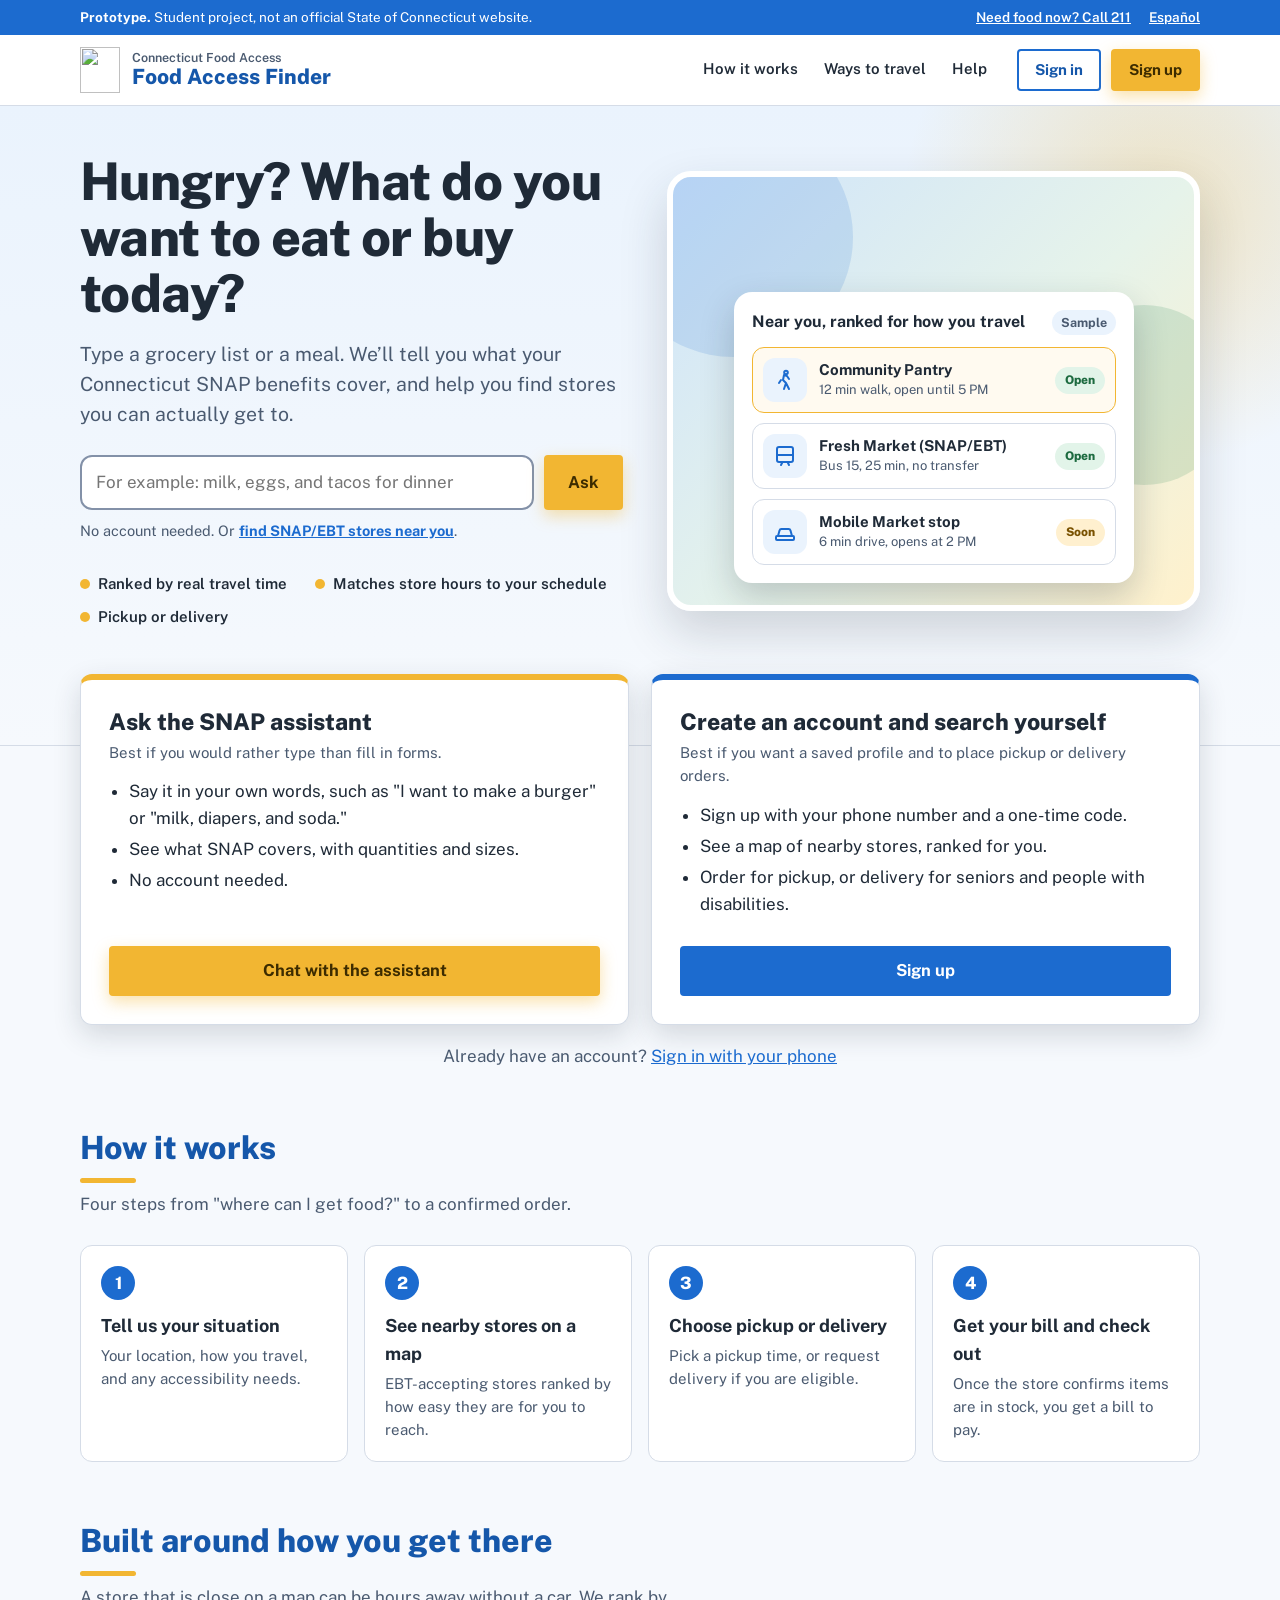
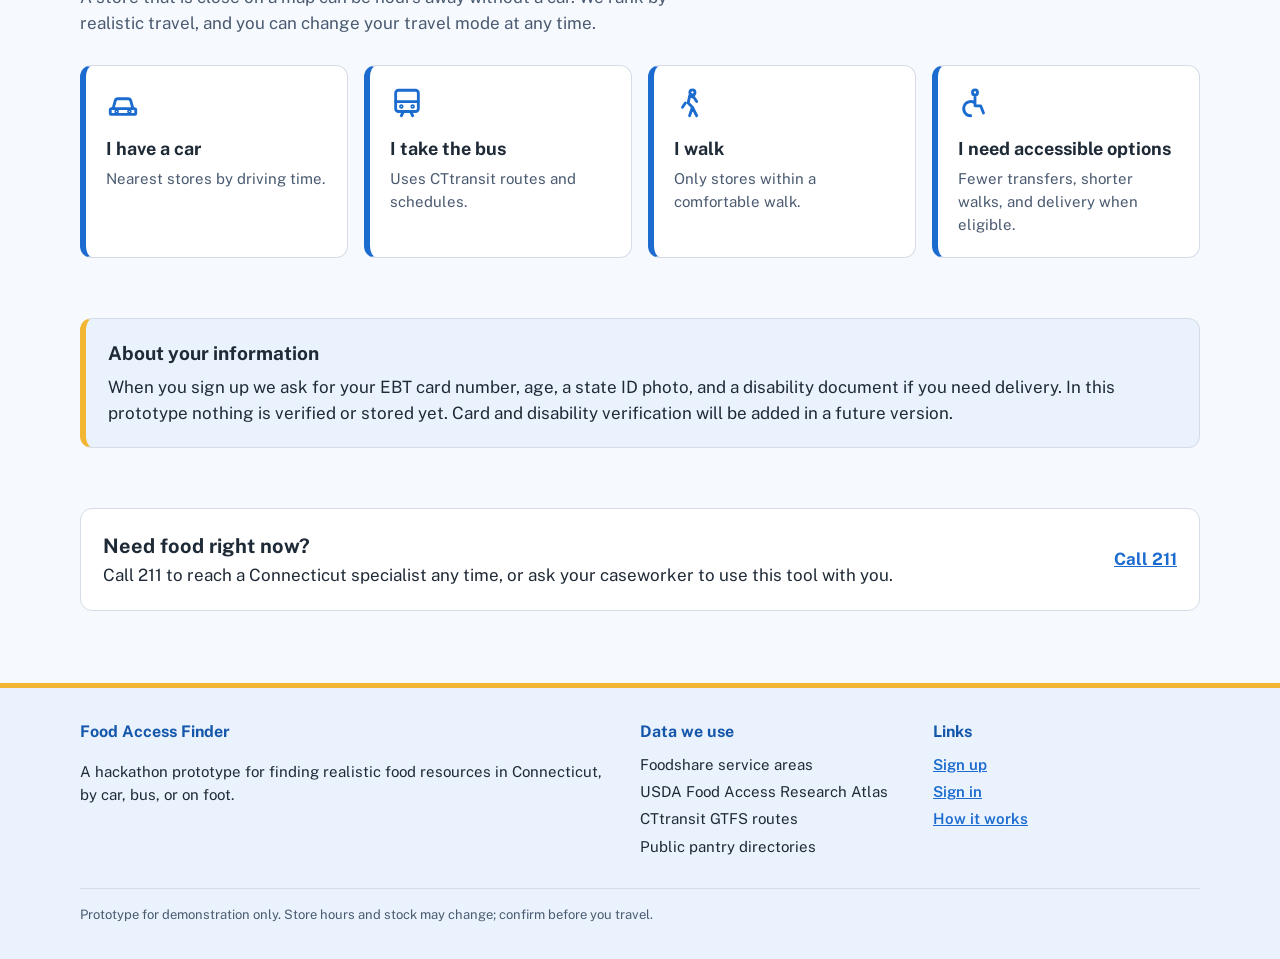
==== commit 58d59716: "Make the SNAP checker the site's assistant and serve everything from one app - Landing page hero now" ====
--- a/index.html
+++ b/index.html
@@ -9,6 +9,7 @@
   <link rel="preconnect" href="https://fonts.gstatic.com" crossorigin>
   <link href="https://fonts.googleapis.com/css2?family=Public+Sans:wght@400;500;600;700;800&display=swap" rel="stylesheet">
   <link rel="stylesheet" href="css/styles.css">
+  <link rel="stylesheet" href="css/assistant.css">
 </head>
 <body>
 <a class="skip-link" href="#main">Skip to main content</a>
@@ -42,12 +43,14 @@
   <div class="hero">
     <div class="wrap hero-grid">
       <div class="hero-copy">
-        <h1>Find food you can actually get to.</h1>
-        <p class="lead">Tell us where you are and how you get around. We show pantries, mobile markets, and SNAP/EBT grocers that are open and reachable for you, whether you drive, ride the bus, or walk.</p>
-        <div class="hero-actions">
-          <a class="btn btn-gold" href="#start">Get started</a>
-          <a class="btn btn-outline" href="pages/login.html">Sign in</a>
-        </div>
+        <h1><label for="ask">Hungry? What do you want to eat or buy today?</label></h1>
+        <p class="lead">Type a grocery list or a meal. We’ll tell you what your Connecticut SNAP benefits cover, and help you find stores you can actually get to.</p>
+        <form class="ask-form" action="pages/assistant.html" method="get">
+          <input class="input" id="ask" name="q" type="text" maxlength="4000" autocomplete="off" required
+                 placeholder="For example: milk, eggs, and tacos for dinner">
+          <button class="btn btn-gold" type="submit">Ask</button>
+        </form>
+        <p class="ask-hint">No account needed. Or <a href="pages/map.html">find SNAP/EBT stores near you</a>.</p>
         <ul class="facts">
           <li><i class="dot"></i>Ranked by real travel time</li>
           <li><i class="dot"></i>Matches store hours to your schedule</li>
@@ -72,12 +75,12 @@
     <h2 class="visually-hidden">Choose how to get started</h2>
     <div class="grid-2">
       <article class="choice primary">
-        <h3>Get help from the assistant</h3>
-        <p class="for">Best if you would rather type or talk than fill in forms.</p>
+        <h3>Ask the SNAP assistant</h3>
+        <p class="for">Best if you would rather type than fill in forms.</p>
         <ul>
-          <li>Say it in your own words, such as "I don't have a car and I'm near Main Street."</li>
-          <li>Get plain-language directions.</li>
-          <li>No account needed to look around.</li>
+          <li>Say it in your own words, such as "I want to make a burger" or "milk, diapers, and soda."</li>
+          <li>See what SNAP covers, with quantities and sizes.</li>
+          <li>No account needed.</li>
         </ul>
         <a class="btn btn-gold" href="pages/assistant.html">Chat with the assistant</a>
       </article>
--- a/css/assistant.css
+++ b/css/assistant.css
@@ -0,0 +1,130 @@
+/* =========================================================
+   SNAP assistant ("Can I buy it with SNAP?")
+   Uses the shared tokens in styles.css; adds the receipt look.
+   ========================================================= */
+.snap{
+  --yes:#1F6B3F; --yes-bg:#E1F1E6;
+  --no:#A8322E; --no-bg:#F8E4E2;
+  --maybe:#8A5A00; --maybe-bg:#FBF0D6;
+  --receipt:'Courier Prime','Courier New',monospace;
+  max-width:760px;padding-top:40px;padding-bottom:0;
+}
+.snap-intro h1{font-size:clamp(28px,4.4vw,44px);line-height:1.1;margin:0 0 12px;font-weight:800;color:var(--ink);letter-spacing:-.01em}
+.snap-intro p{margin:0 0 8px;color:var(--muted);max-width:60ch}
+.examples{display:flex;flex-wrap:wrap;gap:8px;margin:18px 0 0}
+.examples button{
+  font:inherit;font-size:15px;font-weight:600;border:1px solid var(--line);background:var(--card);color:var(--ink);
+  padding:8px 14px;border-radius:999px;cursor:pointer;min-height:40px
+}
+.examples button:hover{border-color:var(--blue);background:var(--tint)}
+
+#thread{margin-top:28px;display:flex;flex-direction:column;gap:20px}
+.you{
+  align-self:flex-end;max-width:85%;background:var(--navy);color:#fff;
+  padding:11px 16px;border-radius:18px 18px 5px 18px;white-space:pre-wrap;word-wrap:break-word
+}
+.status{color:var(--muted);font-style:italic}
+.snap .error{margin:0;background:var(--no-bg);color:var(--no);padding:13px 16px;border-radius:var(--radius);font-size:15px}
+
+/* The receipt: the one bold element */
+.receipt{
+  align-self:flex-start;width:100%;max-width:30rem;background:var(--card);color:var(--ink);
+  font-family:var(--receipt);font-size:16px;
+  padding:22px 22px 30px;position:relative;
+  box-shadow:0 1px 0 var(--line),0 10px 24px -18px rgba(0,0,0,.45);
+  --tooth:10px;
+  -webkit-mask:conic-gradient(from 135deg at bottom,#0000,#000 1deg 89deg,#0000 90deg) bottom/var(--tooth) calc(var(--tooth)/2) repeat-x,
+               linear-gradient(#000 0 0) top/100% calc(100% - var(--tooth)/2 + 1px) no-repeat;
+          mask:conic-gradient(from 135deg at bottom,#0000,#000 1deg 89deg,#0000 90deg) bottom/var(--tooth) calc(var(--tooth)/2) repeat-x,
+               linear-gradient(#000 0 0) top/100% calc(100% - var(--tooth)/2 + 1px) no-repeat;
+}
+.receipt .head{text-align:center;border-bottom:2px dashed var(--line);padding-bottom:13px;margin-bottom:13px}
+.receipt .head strong{display:block;font-size:18px}
+.receipt .head span{color:var(--muted);font-size:14px}
+.sec{margin:16px 0 0}
+.sec h2{font-size:16px;margin:0 0 6px;display:flex;justify-content:space-between;gap:16px}
+.sec.yes h2{color:var(--yes)}
+.sec.no h2{color:var(--no)}
+.sec.maybe h2{color:var(--maybe)}
+.sec ul{list-style:none;margin:0;padding:0}
+.sec li{padding:7px 0;border-bottom:1px dotted var(--line)}
+.sec li:last-child{border-bottom:0}
+.sec li b{font-weight:700}
+.sec li small{display:block;color:var(--muted);font-size:14px;line-height:1.4;margin-top:2px;font-family:var(--font)}
+.mark{display:inline-block;width:1.4em;font-weight:700}
+.sec.yes .mark{color:var(--yes)}
+.sec.no .mark{color:var(--no)}
+.sec.maybe .mark{color:var(--maybe)}
+.foot{border-top:2px dashed var(--line);margin-top:16px;padding-top:13px;display:flex;gap:10px;flex-wrap:wrap;align-items:center}
+.foot button{
+  font:inherit;font-family:var(--font);font-size:15px;font-weight:700;cursor:pointer;
+  background:var(--yes-bg);color:var(--yes);border:1px solid var(--yes);padding:7px 13px;border-radius:6px
+}
+.foot .copied{color:var(--muted);font-size:14px;font-family:var(--font)}
+.row{display:flex;align-items:flex-start;gap:8px}
+.row .name{flex:1;min-width:0}
+.ctrls{display:flex;flex-wrap:wrap;align-items:center;gap:7px;margin-top:6px;font-family:var(--font)}
+.stepper{display:inline-flex;align-items:center;border:1px solid var(--line);border-radius:8px;overflow:hidden;background:var(--bg)}
+.stepper button{
+  font:inherit;font-weight:700;font-size:18px;line-height:1;width:36px;height:36px;
+  border:0;background:transparent;color:var(--blue);cursor:pointer
+}
+.stepper button:hover:not(:disabled){background:var(--tint)}
+.stepper button:disabled{color:var(--muted);opacity:.45;cursor:default}
+.stepper output{min-width:32px;text-align:center;font-weight:700;font-size:16px}
+.size{
+  font:inherit;font-size:15px;color:var(--ink);background:var(--bg);border:1px solid var(--line);
+  border-radius:8px;height:36px;padding:0 8px;max-width:100%
+}
+.total{font-family:var(--font);font-size:15px;color:var(--muted);margin-top:10px}
+.dish .head strong{font-size:19px}
+.dish .why{font-family:var(--font);margin:0 0 13px;line-height:1.5}
+.dish ul{list-style:none;margin:0;padding:0}
+.dish li{border-bottom:1px dotted var(--line)}
+.dish li:last-child{border-bottom:0}
+.dish label{display:flex;gap:10px;align-items:flex-start;padding:7px 0;cursor:pointer}
+.dish input[type=checkbox]{width:18px;height:18px;margin-top:3px;accent-color:var(--yes);flex:none}
+.dish label small{display:block;color:var(--muted);font-size:14px;font-family:var(--font)}
+.dish .ask{font-family:var(--font);font-weight:700;margin:16px 0 10px}
+.dish .actions{display:flex;flex-wrap:wrap;gap:10px}
+.dish .actions button{
+  font:inherit;font-family:var(--font);font-size:16px;cursor:pointer;
+  padding:9px 16px;border-radius:6px;border:2px solid var(--navy);min-height:44px
+}
+.dish .actions .primary{background:var(--navy);color:#fff;font-weight:700}
+.dish .actions .secondary{background:transparent;color:var(--ink);border-color:var(--line)}
+.dish .actions button:disabled{opacity:.5;cursor:default}
+.dish .done{font-family:var(--font);color:var(--muted);margin:13px 0 0}
+.receipt .opt{font-weight:400;color:var(--muted)}
+.src{font-family:var(--font);font-size:13px;color:var(--muted);margin-top:14px}
+.snap .notice{margin-top:24px;font-size:14.5px}
+
+/* Message box: sticks to the bottom of the screen while you scroll the chat */
+.composer{
+  position:sticky;bottom:0;z-index:5;margin-top:24px;background:var(--bg);
+  border-top:1px solid var(--line);padding:12px 0 calc(12px + env(safe-area-inset-bottom,0px))
+}
+.composer form{display:flex;gap:10px;align-items:flex-end}
+.composer textarea{
+  flex:1;font:inherit;color:var(--ink);background:var(--card);border:2px solid var(--line-strong);
+  border-radius:var(--radius);padding:11px 14px;resize:none;min-height:50px;max-height:144px
+}
+.composer textarea:focus{border-color:var(--blue);outline:3px solid var(--focus);outline-offset:1px}
+.composer .btn{min-height:50px}
+
+/* Landing page: the question in the hero */
+.ask-form{display:flex;gap:10px;flex-wrap:wrap;max-width:560px}
+.ask-form .input{flex:1 1 260px}
+.ask-form .btn{flex:none}
+.ask-hint{margin:10px 0 0;font-size:14.5px;color:var(--muted)}
+.ask-hint a{font-weight:700}
+
+@media (max-width:560px){
+  .snap{padding-top:24px}
+  .receipt{padding:18px 16px 26px}
+  .ask-form .btn{width:100%}
+}
+@media (prefers-reduced-motion:no-preference){
+  .receipt{animation:print .45s ease-out;transform-origin:top}
+  @keyframes print{from{clip-path:inset(0 0 100% 0)}to{clip-path:inset(0 0 0 0)}}
+}
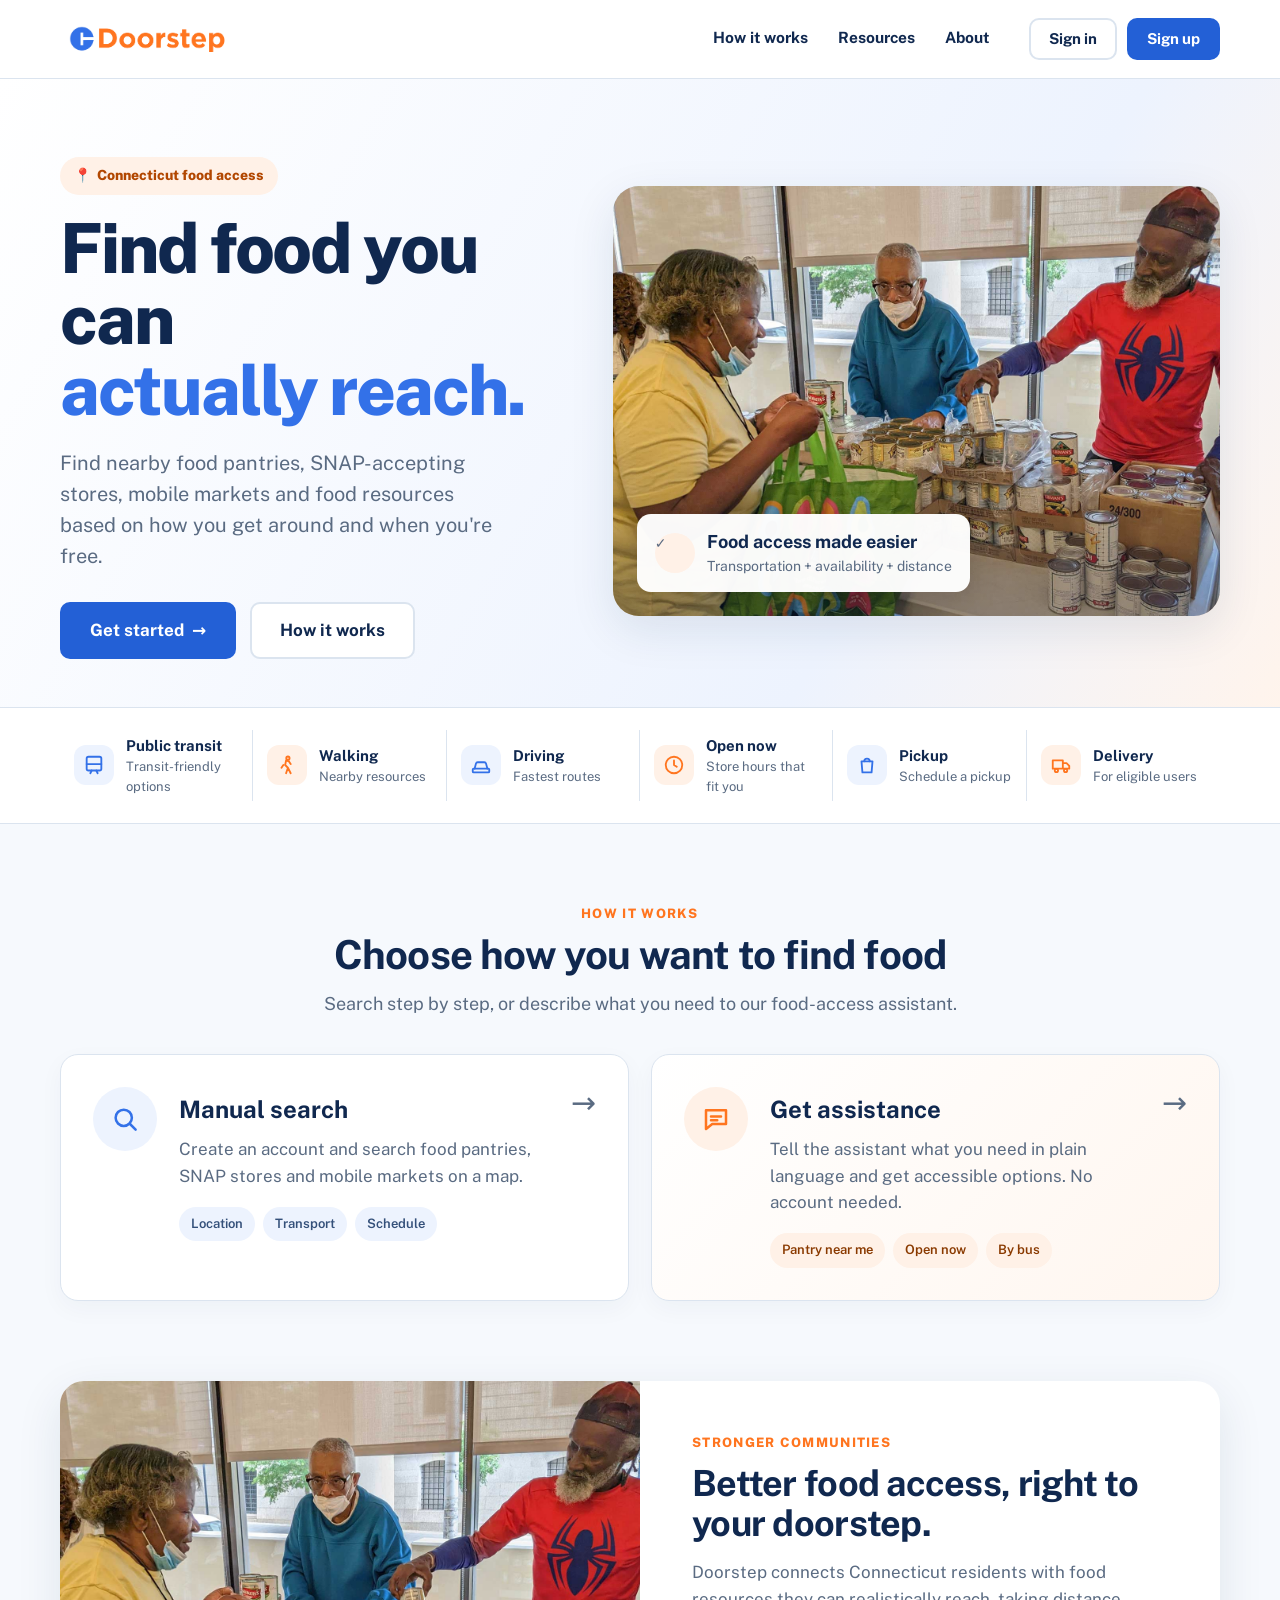
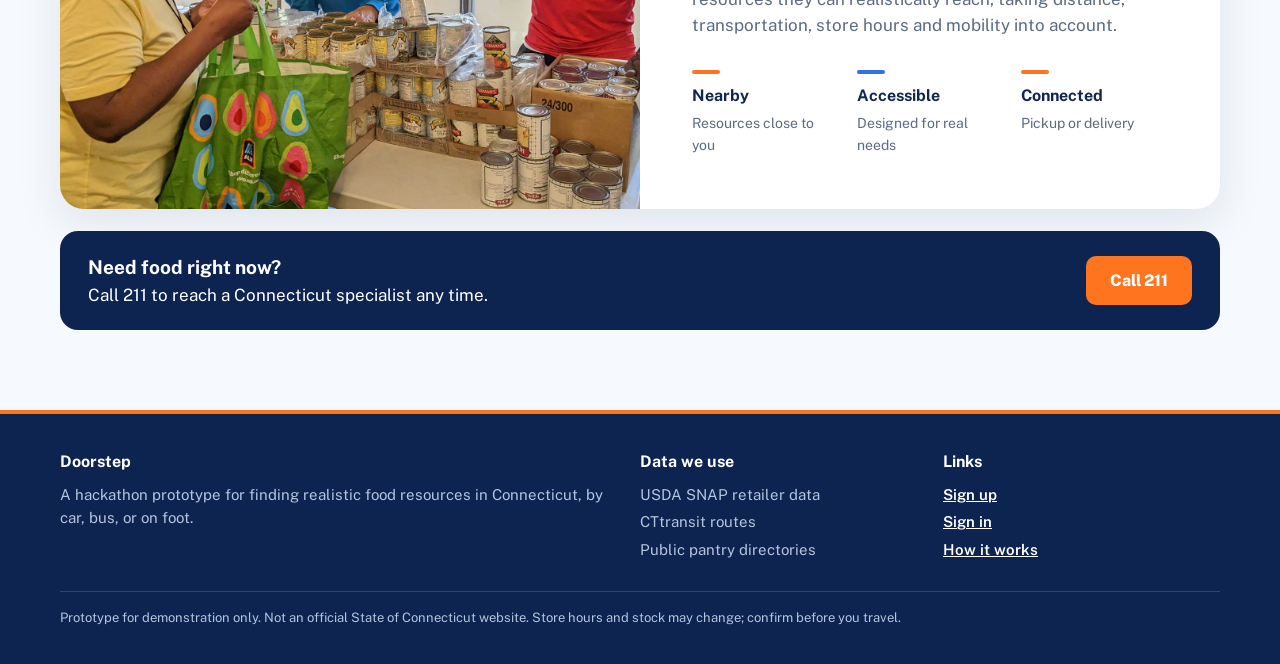
==== commit 6f939b75: "Rebrand as Doorstep and add real phone sign-up and sign-in - New Doorstep design: logo, blue and ora" ====
--- a/index.html
+++ b/index.html
@@ -3,163 +3,129 @@
 <head>
   <meta charset="utf-8">
   <meta name="viewport" content="width=device-width, initial-scale=1, viewport-fit=cover">
-  <title>CT Food Access Finder</title>
+  <title>Doorstep - Find food you can actually reach</title>
   <link rel="icon" href="assets/favicon.svg" type="image/svg+xml">
   <link rel="preconnect" href="https://fonts.googleapis.com">
   <link rel="preconnect" href="https://fonts.gstatic.com" crossorigin>
   <link href="https://fonts.googleapis.com/css2?family=Public+Sans:wght@400;500;600;700;800&display=swap" rel="stylesheet">
   <link rel="stylesheet" href="css/styles.css">
-  <link rel="stylesheet" href="css/assistant.css">
 </head>
 <body>
 <a class="skip-link" href="#main">Skip to main content</a>
-<div class="utility"><div class="wrap">
-  <span class="u-left"><b>Prototype.</b> Student project, not an official State of Connecticut website.</span>
-  <span class="u-right"><a href="tel:211">Need food now? Call 211</a><button type="button" data-toast="Language options will be added in a later version.">Espa&ntilde;ol</button></span>
-</div></div>
 <header class="site-header">
   <div class="wrap header-row">
-    <a class="brand" href="index.html" aria-label="Food Access Finder home">
-      <img src="assets/logo.svg" alt="" width="40" height="46">
-      <span class="brand-text"><small>Connecticut Food Access</small><strong>Food Access Finder</strong></span>
+    <a class="brand" href="index.html" aria-label="Doorstep home">
+      <img src="assets/CTDoorstep_Logo.png" alt="Doorstep" width="176" height="44">
     </a>
     <button class="menu-btn" id="menu-btn" type="button" aria-expanded="false" aria-controls="header-menu">Menu</button>
     <div class="header-menu" id="header-menu">
       <nav class="main-nav" aria-label="Main">
         <ul>
-          <li><a href="index.html#how">How it works</a></li>
-          <li><a href="index.html#travel">Ways to travel</a></li>
-          <li><a href="index.html#help">Help</a></li>
+          <li><a href="#how">How it works</a></li>
+          <li><a href="#resources">Resources</a></li>
+          <li><a href="#about">About</a></li>
         </ul>
       </nav>
       <div class="auth-links" id="auth-links">
         <a class="btn btn-outline btn-sm" href="pages/login.html">Sign in</a>
-        <a class="btn btn-gold btn-sm" href="pages/signup.html">Sign up</a>
+        <a class="btn btn-navy btn-sm" href="pages/signup.html">Sign up</a>
       </div>
     </div>
   </div>
 </header>
+
 <main id="main">
-  <div class="hero">
+  <section class="hero">
     <div class="wrap hero-grid">
-      <div class="hero-copy">
-        <h1><label for="ask">Hungry? What do you want to eat or buy today?</label></h1>
-        <p class="lead">Type a grocery list or a meal. We’ll tell you what your Connecticut SNAP benefits cover, and help you find stores you can actually get to.</p>
-        <form class="ask-form" action="pages/assistant.html" method="get">
-          <input class="input" id="ask" name="q" type="text" maxlength="4000" autocomplete="off" required
-                 placeholder="For example: milk, eggs, and tacos for dinner">
-          <button class="btn btn-gold" type="submit">Ask</button>
-        </form>
-        <p class="ask-hint">No account needed. Or <a href="pages/map.html">find SNAP/EBT stores near you</a>.</p>
-        <ul class="facts">
-          <li><i class="dot"></i>Ranked by real travel time</li>
-          <li><i class="dot"></i>Matches store hours to your schedule</li>
-          <li><i class="dot"></i>Pickup or delivery</li>
-        </ul>
-      </div>
-      <div class="hero-stage">
-        <img class="stage-photo" src="assets/hero.jpg" alt="" onerror="this.remove()">
-        <div class="result-card" role="group" aria-label="Example of ranked results">
-          <p class="rc-head"><strong>Near you, ranked for how you travel</strong><span>Sample</span></p>
-          <ul class="rc-list">
-            <li><span class="rc-ico"><svg viewBox="0 0 24 24" aria-hidden="true"><circle cx="13" cy="4.5" r="1.8"/><path d="M11 21l2-6-3-3 1-5 3 1 2 3M8 12l-2 3M13 15l3 6"/></svg></span><div><strong>Community Pantry</strong><small>12 min walk, open until 5 PM</small></div><span class="rc-tag">Open</span></li>
-            <li><span class="rc-ico"><svg viewBox="0 0 24 24" aria-hidden="true"><rect x="4" y="3" width="16" height="15" rx="2"/><path d="M4 11h16M8 21l1.5-3M16 21l-1.5-3"/></svg></span><div><strong>Fresh Market (SNAP/EBT)</strong><small>Bus 15, 25 min, no transfer</small></div><span class="rc-tag">Open</span></li>
-            <li><span class="rc-ico"><svg viewBox="0 0 24 24" aria-hidden="true"><path d="M5 16l1.5-5.5A2 2 0 0 1 8.4 9h7.2a2 2 0 0 1 1.9 1.5L19 16"/><rect x="3" y="16" width="18" height="4" rx="1"/></svg></span><div><strong>Mobile Market stop</strong><small>6 min drive, opens at 2 PM</small></div><span class="rc-tag soon">Soon</span></li>
-          </ul>
+      <div>
+        <p class="eyebrow"><span aria-hidden="true">📍</span> Connecticut food access</p>
+        <h1>Find food you can <span>actually reach.</span></h1>
+        <p class="lead">Find nearby food pantries, SNAP-accepting stores, mobile markets and food resources based on how you get around and when you're free.</p>
+        <div class="hero-actions">
+          <a class="btn btn-navy btn-lg" href="pages/signup.html" id="hero-start">Get started <span aria-hidden="true">→</span></a>
+          <a class="btn btn-outline btn-lg" href="#how">How it works</a>
         </div>
       </div>
-    </div>
-  </div>
-
-  <div class="wrap choose" id="start">
-    <h2 class="visually-hidden">Choose how to get started</h2>
-    <div class="grid-2">
-      <article class="choice primary">
-        <h3>Ask the SNAP assistant</h3>
-        <p class="for">Best if you would rather type than fill in forms.</p>
-        <ul>
-          <li>Say it in your own words, such as "I want to make a burger" or "milk, diapers, and soda."</li>
-          <li>See what SNAP covers, with quantities and sizes.</li>
-          <li>No account needed.</li>
-        </ul>
-        <a class="btn btn-gold" href="pages/assistant.html">Chat with the assistant</a>
-      </article>
-      <article class="choice">
-        <h3>Create an account and search yourself</h3>
-        <p class="for">Best if you want a saved profile and to place pickup or delivery orders.</p>
-        <ul>
-          <li>Sign up with your phone number and a one-time code.</li>
-          <li>See a map of nearby stores, ranked for you.</li>
-          <li>Order for pickup, or delivery for seniors and people with disabilities.</li>
-        </ul>
-        <a class="btn btn-navy" href="pages/signup.html">Sign up</a>
-      </article>
-    </div>
-    <p class="after-cards">Already have an account? <a href="pages/login.html">Sign in with your phone</a></p>
-  </div>
-
-  <section id="how">
-    <div class="wrap">
-      <h2 class="sec">How it works</h2>
-      <p class="sub">Four steps from "where can I get food?" to a confirmed order.</p>
-      <ol class="steps">
-        <li><h3>Tell us your situation</h3><p>Your location, how you travel, and any accessibility needs.</p></li>
-        <li><h3>See nearby stores on a map</h3><p>EBT-accepting stores ranked by how easy they are for you to reach.</p></li>
-        <li><h3>Choose pickup or delivery</h3><p>Pick a pickup time, or request delivery if you are eligible.</p></li>
-        <li><h3>Get your bill and check out</h3><p>Once the store confirms items are in stock, you get a bill to pay.</p></li>
-      </ol>
-    </div>
-  </section>
-
-  <section id="travel">
-    <div class="wrap">
-      <h2 class="sec">Built around how you get there</h2>
-      <p class="sub">A store that is close on a map can be hours away without a car. We rank by realistic travel, and you can change your travel mode at any time.</p>
-      <div class="modes">
-        <div class="mode">
-          <svg viewBox="0 0 24 24" aria-hidden="true"><path d="M5 16l1.5-5.5A2 2 0 0 1 8.4 9h7.2a2 2 0 0 1 1.9 1.5L19 16"/><rect x="3" y="16" width="18" height="4" rx="1"/><circle cx="7.5" cy="18" r=".6"/><circle cx="16.5" cy="18" r=".6"/></svg>
-          <h3>I have a car</h3><p>Nearest stores by driving time.</p>
-        </div>
-        <div class="mode">
-          <svg viewBox="0 0 24 24" aria-hidden="true"><rect x="4" y="3" width="16" height="15" rx="2"/><path d="M4 11h16M8 21l1.5-3M16 21l-1.5-3"/><circle cx="8" cy="14.5" r=".6"/><circle cx="16" cy="14.5" r=".6"/></svg>
-          <h3>I take the bus</h3><p>Uses CTtransit routes and schedules.</p>
-        </div>
-        <div class="mode">
-          <svg viewBox="0 0 24 24" aria-hidden="true"><circle cx="13" cy="4.5" r="1.8"/><path d="M11 21l2-6-3-3 1-5 3 1 2 3M8 12l-2 3M13 15l3 6"/></svg>
-          <h3>I walk</h3><p>Only stores within a comfortable walk.</p>
-        </div>
-        <div class="mode">
-          <svg viewBox="0 0 24 24" aria-hidden="true"><circle cx="12" cy="4.5" r="1.8"/><path d="M12 8v6h4l2 5M12 11H8M9 21a5 5 0 1 1 3-9"/></svg>
-          <h3>I need accessible options</h3><p>Fewer transfers, shorter walks, and delivery when eligible.</p>
+      <div class="hero-photo">
+        <img src="assets/hero.jpg" alt="Volunteers handing out groceries at a community food pantry" width="1200" height="860" onerror="this.remove()">
+        <div class="photo-badge">
+          <span class="badge-icon" aria-hidden="true">✓</span>
+          <div><strong>Food access made easier</strong><span>Transportation + availability + distance</span></div>
         </div>
       </div>
     </div>
   </section>
 
-  <section>
+  <section class="transport-strip" id="resources" aria-label="Ways Doorstep helps">
+    <ul class="wrap transport-grid">
+      <li class="transport-item"><span class="t-ico"><svg viewBox="0 0 24 24" aria-hidden="true"><rect x="4" y="3" width="16" height="15" rx="2"/><path d="M4 11h16M8 21l1.5-3M16 21l-1.5-3"/></svg></span><div><strong>Public transit</strong><small>Transit-friendly options</small></div></li>
+      <li class="transport-item"><span class="t-ico"><svg viewBox="0 0 24 24" aria-hidden="true"><circle cx="13" cy="4.5" r="1.8"/><path d="M11 21l2-6-3-3 1-5 3 1 2 3M8 12l-2 3M13 15l3 6"/></svg></span><div><strong>Walking</strong><small>Nearby resources</small></div></li>
+      <li class="transport-item"><span class="t-ico"><svg viewBox="0 0 24 24" aria-hidden="true"><path d="M5 16l1.5-5.5A2 2 0 0 1 8.4 9h7.2a2 2 0 0 1 1.9 1.5L19 16"/><rect x="3" y="16" width="18" height="4" rx="1"/></svg></span><div><strong>Driving</strong><small>Fastest routes</small></div></li>
+      <li class="transport-item"><span class="t-ico"><svg viewBox="0 0 24 24" aria-hidden="true"><circle cx="12" cy="12" r="9"/><path d="M12 7v5l3 2"/></svg></span><div><strong>Open now</strong><small>Store hours that fit you</small></div></li>
+      <li class="transport-item"><span class="t-ico"><svg viewBox="0 0 24 24" aria-hidden="true"><path d="M6 8h12l-1 12H7z"/><path d="M9 8a3 3 0 0 1 6 0"/></svg></span><div><strong>Pickup</strong><small>Schedule a pickup</small></div></li>
+      <li class="transport-item"><span class="t-ico"><svg viewBox="0 0 24 24" aria-hidden="true"><path d="M3 7h11v9H3zM14 10h4l3 3v3h-7"/><circle cx="7" cy="18" r="1.8"/><circle cx="17" cy="18" r="1.8"/></svg></span><div><strong>Delivery</strong><small>For eligible users</small></div></li>
+    </ul>
+  </section>
+
+  <section class="choice-section" id="how">
     <div class="wrap">
-      <div class="notice">
-        <h3>About your information</h3>
-        <p>When you sign up we ask for your EBT card number, age, a state ID photo, and a disability document if you need delivery. In this prototype nothing is verified or stored yet. Card and disability verification will be added in a future version.</p>
+      <div class="section-heading">
+        <span class="section-label">How it works</span>
+        <h2>Choose how you want to find food</h2>
+        <p>Search step by step, or describe what you need to our food-access assistant.</p>
+      </div>
+      <div class="choice-grid">
+        <a class="choice-card" href="pages/signup.html" id="manual-card">
+          <span class="choice-icon"><svg viewBox="0 0 24 24" aria-hidden="true"><circle cx="11" cy="11" r="6.5"/><path d="M16 16l4.5 4.5"/></svg></span>
+          <div>
+            <h3>Manual search</h3>
+            <p>Create an account and search food pantries, SNAP stores and mobile markets on a map.</p>
+            <div class="tags"><span>Location</span><span>Transport</span><span>Schedule</span></div>
+          </div>
+          <span class="arrow" aria-hidden="true">→</span>
+        </a>
+        <a class="choice-card alt" href="pages/assistant.html">
+          <span class="choice-icon"><svg viewBox="0 0 24 24" aria-hidden="true"><path d="M4 5h16v11H9l-5 4z"/><path d="M8 10h8M8 13h5"/></svg></span>
+          <div>
+            <h3>Get assistance</h3>
+            <p>Tell the assistant what you need in plain language and get accessible options. No account needed.</p>
+            <div class="tags"><span>Pantry near me</span><span>Open now</span><span>By bus</span></div>
+          </div>
+          <span class="arrow" aria-hidden="true">→</span>
+        </a>
       </div>
     </div>
   </section>
 
-  <section id="help">
+  <section class="community-section" id="about">
     <div class="wrap">
-      <div class="help">
-        <div><strong>Need food right now?</strong><br>Call 211 to reach a Connecticut specialist any time, or ask your caseworker to use this tool with you.</div>
-        <a href="tel:211">Call 211</a>
+      <div class="community-card">
+        <div class="community-photo"><img src="assets/hero.jpg" alt="" onerror="this.remove()"></div>
+        <div class="community-content">
+          <span class="section-label">Stronger communities</span>
+          <h2>Better food access, right to your doorstep.</h2>
+          <p>Doorstep connects Connecticut residents with food resources they can realistically reach, taking distance, transportation, store hours and mobility into account.</p>
+          <ul class="benefits">
+            <li><strong>Nearby</strong><span>Resources close to you</span></li>
+            <li><strong>Accessible</strong><span>Designed for real needs</span></li>
+            <li><strong>Connected</strong><span>Pickup or delivery</span></li>
+          </ul>
+        </div>
+      </div>
+      <div class="help-strip">
+        <div><strong>Need food right now?</strong><br>Call 211 to reach a Connecticut specialist any time.</div>
+        <a class="btn btn-orange" href="tel:211">Call 211</a>
       </div>
     </div>
   </section>
 </main>
+
 <footer class="site-footer">
   <div class="wrap footer-grid">
-    <div><h4>Food Access Finder</h4><p>A hackathon prototype for finding realistic food resources in Connecticut, by car, bus, or on foot.</p></div>
-    <div><h4>Data we use</h4><ul><li>Foodshare service areas</li><li>USDA Food Access Research Atlas</li><li>CTtransit GTFS routes</li><li>Public pantry directories</li></ul></div>
-    <div><h4>Links</h4><ul><li><a href="pages/signup.html">Sign up</a></li><li><a href="pages/login.html">Sign in</a></li><li><a href="index.html#how">How it works</a></li></ul></div>
-    <p class="footer-fine">Prototype for demonstration only. Store hours and stock may change; confirm before you travel.</p>
+    <div><h4>Doorstep</h4><p>A hackathon prototype for finding realistic food resources in Connecticut, by car, bus, or on foot.</p></div>
+    <div><h4>Data we use</h4><ul><li>USDA SNAP retailer data</li><li>CTtransit routes</li><li>Public pantry directories</li></ul></div>
+    <div><h4>Links</h4><ul><li><a href="pages/signup.html">Sign up</a></li><li><a href="pages/login.html">Sign in</a></li><li><a href="#how">How it works</a></li></ul></div>
+    <p class="footer-fine">Prototype for demonstration only. Not an official State of Connecticut website. Store hours and stock may change; confirm before you travel.</p>
   </div>
 </footer>
 <div class="toast" id="toast" role="status" aria-live="polite"></div>
--- a/css/styles.css
+++ b/css/styles.css
@@ -1,22 +1,25 @@
 /* =========================================================
-   CT Food Access Finder - shared styles
-   1 tokens  2 base  3 header  4 buttons  5 hero  6 cards
-   7 sections  8 auth + forms  9 footer  10 toast  11 responsive
+   Doorstep - shared styles
+   1 tokens  2 base  3 header  4 buttons  5 hero  6 transport strip
+   7 choice cards  8 community  9 auth + forms  10 footer  11 toast  12 responsive
    ========================================================= */
 
-/* 1. Tokens */
+/* 1. Tokens. Brand colors come from the Doorstep logo. */
 :root{
-  --navy:#1c6bcf; --navy-2:#1557aa; --blue:#1c6bcf;
-  --gold:#f2b632; --gold-ink:#3d2c00;
-  --bg:#f6f9fd; --card:#fff; --ink:#1f2a37; --muted:#4a5a70;
-  --line:#d5dce7; --line-strong:#8391a8; --tint:#eaf3fd;
-  --focus:#b36b00; --danger:#b3261e; --ok:#1e7a45;
-  --header-bg:#fff; --brand-ink:#1557aa; --green:#2e8b57;
-  --radius:12px;
+  --brand-blue:#3371e8;           /* logo blue */
+  --brand-orange:#ff751f;         /* logo orange */
+  --navy:#2360d6; --navy-2:#1b4fb8; --blue:#2360d6;   /* blue dark enough for white text */
+  --gold:#ff751f; --gold-ink:#3a1600;                 /* "gold" kept as the accent name used by older pages */
+  --ink-deep:#0d2350;
+  --bg:#f6f9fd; --card:#fff; --ink:#10284f; --muted:#5a6b82;
+  --line:#dbe4ef; --line-strong:#9aa9bd; --tint:#edf3fe; --orange-tint:#fff1e7;
+  --focus:#ff751f; --danger:#c62828; --ok:#1e7a45;
+  --header-bg:#fff; --brand-ink:#10284f; --green:#2e8b57;
+  --radius:14px;
+  --shadow:0 14px 45px rgba(20,47,82,.1);
   color-scheme:light;
   --font:'Public Sans',system-ui,-apple-system,'Segoe UI',Roboto,Arial,sans-serif;
 }
-
 
 /* 2. Base */
 *,*::before,*::after{box-sizing:border-box}
@@ -27,174 +30,175 @@
 a{color:var(--blue)}
 :focus-visible{outline:3px solid var(--focus);outline-offset:2px}
 .visually-hidden{position:absolute!important;width:1px;height:1px;overflow:hidden;clip:rect(0 0 0 0);white-space:nowrap}
-.skip-link{position:absolute;left:-999px;top:0;background:var(--gold);color:var(--gold-ink);padding:10px 16px;font-weight:700;z-index:100}
+.skip-link{position:absolute;left:-999px;top:0;background:var(--brand-orange);color:var(--gold-ink);padding:10px 16px;font-weight:700;z-index:100}
 .skip-link:focus{left:8px;top:8px}
-.wrap{width:100%;max-width:1160px;margin:0 auto;padding:0 20px}
-section{padding:60px 0 0}
-h2.sec::after{content:"";display:block;width:56px;height:5px;border-radius:4px;background:var(--gold);margin-top:10px}
-h2.sec{font-size:clamp(24px,3.4vw,32px);margin:0 0 8px;font-weight:800;line-height:1.2;color:var(--brand-ink)}
-.sub{color:var(--muted);max-width:64ch;margin:0 0 28px}
-
-/* 3. Header */
-.utility{background:var(--navy);color:#fff;font-size:13.5px;padding-top:env(safe-area-inset-top,0px)}
-.utility .wrap{display:flex;justify-content:space-between;align-items:center;gap:12px;padding-top:7px;padding-bottom:7px}
-.utility b{color:#fff}
-.utility a,.utility button{color:#fff;font:inherit;font-weight:600}
-.utility button{background:none;border:0;padding:0;cursor:pointer;text-decoration:underline}
-.utility .u-right{display:flex;gap:18px}
-.site-header{background:var(--header-bg);border-bottom:1px solid var(--line);box-shadow:0 1px 0 var(--gold),0 3px 0 rgba(242,182,50,.35)}
-.header-row{display:flex;align-items:center;justify-content:space-between;gap:16px;padding-top:12px;padding-bottom:12px}
-.brand{display:flex;align-items:center;gap:12px;color:var(--brand-ink);text-decoration:none;min-width:0}
-.brand img{width:40px;height:46px;flex:none}
-.brand-text{line-height:1.15}
-.brand-text small{display:block;font-size:12.5px;font-weight:600;color:var(--muted)}
-.brand-text strong{font-size:clamp(17px,2.2vw,21px);font-weight:800}
-.header-menu{display:flex;align-items:center;gap:18px}
-.main-nav ul{list-style:none;margin:0;padding:0;display:flex;gap:2px}
-.main-nav a{display:block;color:var(--ink);text-decoration:none;padding:10px 12px;font-weight:600;font-size:15px;border-bottom:3px solid transparent}
-.main-nav a:hover{border-bottom-color:var(--gold)}
-.auth-links{display:flex;align-items:center;gap:10px}
-.hello{font-weight:600;font-size:15px}
-.link-btn{background:none;border:0;color:var(--blue);font:inherit;font-weight:700;text-decoration:underline;cursor:pointer;padding:6px 0}
-.menu-btn{display:none;border:2px solid var(--navy);background:transparent;color:var(--brand-ink);border-radius:4px;padding:8px 14px;font:inherit;font-weight:700;cursor:pointer;min-height:42px}
-
-
-/* 4. Buttons */
-.btn{border-radius:10px;transition:filter .15s,background .15s,transform .15s;display:inline-flex;justify-content:center;align-items:center;font:inherit;font-weight:700;font-size:16.5px;padding:13px 22px;border-radius:4px;border:2px solid var(--navy);cursor:pointer;text-decoration:none;min-height:48px;text-align:center;line-height:1.2}
-.btn-sm{padding:9px 16px;min-height:42px;font-size:15px}
-.btn-gold{background:var(--gold);border-color:var(--gold);color:var(--gold-ink);box-shadow:0 6px 16px rgba(242,182,50,.4)}
-.btn-gold:hover{filter:brightness(.94)}
-.btn-navy{background:var(--navy);color:#fff}
-.btn-navy:hover{background:var(--navy-2)}
-.btn-outline{background:transparent;color:var(--brand-ink)}
-.btn-outline:hover{background:var(--tint)}
-.btn-outline-light{background:transparent;color:#fff;border-color:#fff}
-.btn-outline-light:hover{background:rgba(255,255,255,.14)}
-.btn[disabled]{opacity:.55;cursor:not-allowed}
-
-
-/* 5. Hero: light panel + photo. Put your photo at assets/hero.jpg  */
-.hero{background:linear-gradient(180deg,#eaf3fd 0%,#f6f9fd 100%);border-bottom:1px solid var(--line);padding:48px 0 116px}
-.hero-grid{display:grid;grid-template-columns:1.02fr 1fr;gap:44px;align-items:center}
-.hero-copy h1{font-size:clamp(32px,4.8vw,52px);line-height:1.08;margin:0 0 16px;font-weight:800;color:var(--ink);letter-spacing:-.01em}
-.hero-copy .lead{font-size:clamp(17px,2vw,19.5px);color:var(--muted);max-width:52ch;margin:0 0 26px}
-.hero-actions{display:flex;gap:12px;flex-wrap:wrap}
-.hero{position:relative;overflow:hidden}
-.hero::before{content:"";position:absolute;right:-140px;top:-160px;width:520px;height:520px;border-radius:50%;background:radial-gradient(circle,rgba(242,182,50,.28),rgba(242,182,50,0) 70%);pointer-events:none}
-.hero .wrap{position:relative}
-.hero-stage{position:relative;min-height:440px;border-radius:24px;overflow:hidden;display:flex;align-items:flex-end;justify-content:center;padding:22px;background:linear-gradient(135deg,#cfe4fb 0%,#e6f3ea 55%,#fff1cc 100%);box-shadow:0 22px 48px rgba(31,42,55,.18);border:6px solid #fff}
-.hero-stage::before{content:"";position:absolute;left:-60px;top:-60px;width:240px;height:240px;border-radius:50%;background:rgba(28,107,207,.14)}
-.hero-stage::after{content:"";position:absolute;right:-40px;bottom:120px;width:180px;height:180px;border-radius:50%;background:rgba(46,139,87,.16)}
-.stage-photo{position:absolute;inset:0;width:100%;height:100%;object-fit:cover;z-index:1}
-.result-card{position:relative;z-index:2;width:100%;max-width:400px;background:#fff;border-radius:18px;padding:18px;box-shadow:0 14px 34px rgba(31,42,55,.22)}
-.rc-head{display:flex;justify-content:space-between;align-items:baseline;gap:10px;margin:0 0 12px}
-.rc-head strong{font-size:16px;color:var(--ink)}
-.rc-head span{font-size:12.5px;font-weight:700;color:var(--muted);background:var(--tint);padding:3px 9px;border-radius:99px}
-.rc-list{list-style:none;margin:0;padding:0;display:grid;gap:10px}
-.rc-list li{display:grid;grid-template-columns:44px 1fr auto;gap:12px;align-items:center;padding:10px;border:1px solid var(--line);border-radius:12px}
-.rc-list li:first-child{border-color:var(--gold);background:#fffaf0}
-.rc-ico{width:44px;height:44px;border-radius:12px;display:grid;place-items:center;background:var(--tint)}
-.rc-ico svg{width:24px;height:24px;stroke:var(--blue);fill:none;stroke-width:2;stroke-linecap:round;stroke-linejoin:round}
-.rc-list strong{display:block;font-size:15px;line-height:1.25}
-.rc-list small{display:block;color:var(--muted);font-size:13px}
-.rc-tag{font-size:12px;font-weight:800;padding:4px 10px;border-radius:99px;background:#e2f4e9;color:#1d6b40;white-space:nowrap}
-.rc-tag.soon{background:#fff0cf;color:#7a5200}
-.facts{display:flex;gap:10px 28px;flex-wrap:wrap;margin:30px 0 0;padding:0;list-style:none;font-size:15px;color:var(--ink);font-weight:600}
-.facts li{display:flex;align-items:center;gap:8px}
-.dot{width:10px;height:10px;border-radius:50%;background:var(--gold);flex:none}
-
-/* 6. Choice cards */
-.choose{margin-top:-72px;position:relative}
-.grid-2{display:grid;grid-template-columns:repeat(2,1fr);gap:22px}
-.choice{transition:transform .18s ease,box-shadow .18s ease;background:var(--card);border:1px solid var(--line);border-top:6px solid var(--blue);border-radius:var(--radius);padding:28px;display:flex;flex-direction:column;box-shadow:0 10px 28px rgba(31,42,55,.16)}
-.choice.primary{border-top-color:var(--gold)}
-.choice:hover,.mode:hover,.steps li:hover{transform:translateY(-3px);box-shadow:0 16px 34px rgba(31,42,55,.16)}
-.mode,.steps li{transition:transform .18s ease,box-shadow .18s ease}
-.choice h3{margin:0 0 6px;font-size:23px;font-weight:800;line-height:1.2}
-.choice .for{color:var(--muted);font-size:15px;margin:0 0 14px}
-.choice ul{margin:0 0 24px;padding-left:20px}
-.choice li{margin-bottom:5px}
-.choice .btn{margin-top:auto}
-.after-cards{margin:18px 0 0;text-align:center;color:var(--muted)}
-
-/* 7. Sections */
-.steps{display:grid;grid-template-columns:repeat(4,1fr);gap:16px;counter-reset:s;list-style:none;padding:0;margin:0}
-.steps li{background:var(--card);border:1px solid var(--line);border-radius:var(--radius);padding:20px;counter-increment:s}
-.steps li::before{content:counter(s);display:grid;place-items:center;width:34px;height:34px;border-radius:50%;background:var(--navy);color:#fff;font-weight:800;margin-bottom:12px}
-
-.steps h3,.mode h3{margin:0 0 4px;font-size:18px}
-.steps p,.mode p{margin:0;color:var(--muted);font-size:15px}
-.modes{display:grid;grid-template-columns:repeat(4,1fr);gap:16px}
-.mode{background:var(--card);border:1px solid var(--line);border-left:6px solid var(--blue);border-radius:var(--radius);padding:20px}
-.mode svg{width:34px;height:34px;stroke:var(--blue);fill:none;stroke-width:2;stroke-linecap:round;stroke-linejoin:round;margin-bottom:8px}
-.notice{background:var(--tint);border:1px solid var(--line);border-left:6px solid var(--gold);border-radius:var(--radius);padding:20px 22px}
-.notice h3{margin:0 0 6px;font-size:19px}
-.notice p{margin:0}
-.help{display:flex;gap:16px;flex-wrap:wrap;align-items:center;justify-content:space-between;background:var(--card);border:1px solid var(--line);border-radius:var(--radius);padding:22px}
-.help strong{font-size:20px}
-.help a{font-weight:700}
+.wrap{width:100%;max-width:1200px;margin:0 auto;padding:0 20px}
+.section-label{display:block;color:var(--brand-orange);font-size:13px;font-weight:800;letter-spacing:.1em;text-transform:uppercase}
 .stub{padding:72px 20px}
 .stub h1{margin:0 0 10px;font-size:clamp(26px,4vw,36px)}
 .stub p{max-width:60ch;color:var(--muted)}
 
-/* 8. Auth pages + forms */
-.auth{display:grid;grid-template-columns:minmax(300px,420px) 1fr;min-height:calc(100vh - 140px)}
-.auth-aside{
-  color:var(--ink);padding:56px 40px;display:flex;align-items:flex-end;
-  background-color:#dbe8f7;
-  background-image:linear-gradient(180deg,rgba(255,255,255,0) 22%,rgba(255,255,255,.95) 68%),url('../assets/hero.jpg'),linear-gradient(135deg,#cfe4fb 0%,#e6f3ea 55%,#fff1cc 100%);
-  background-size:cover;background-position:center;
-}
-.auth-aside h1{margin:0 0 10px;font-size:clamp(28px,3.4vw,38px);line-height:1.1;font-weight:800}
-.auth-aside p{margin:0 0 18px;color:var(--muted)}
-.checks{list-style:none;margin:0;padding:0}
-.checks li{position:relative;padding-left:28px;margin-bottom:9px}
-.checks li::before{content:"";position:absolute;left:2px;top:.45em;width:12px;height:7px;border-left:3px solid var(--green);border-bottom:3px solid var(--green);transform:rotate(-45deg)}
-.auth-main{padding:40px 24px 64px;display:flex;justify-content:center}
-.auth-card{width:100%;max-width:640px;background:var(--card);border:1px solid var(--line);border-radius:var(--radius);padding:34px;box-shadow:0 8px 24px rgba(31,42,55,.1);align-self:flex-start}
-.auth-card h2{margin:0 0 6px;font-size:26px;font-weight:800;color:var(--brand-ink)}
-.auth-card .lede{margin:0 0 20px;color:var(--muted)}
+/* 3. Header */
+.site-header{background:var(--header-bg);border-bottom:1px solid var(--line);position:sticky;top:0;z-index:20;padding-top:env(safe-area-inset-top,0px)}
+.header-row{display:flex;align-items:center;justify-content:space-between;gap:16px;min-height:78px;padding-top:10px;padding-bottom:10px}
+.brand{display:flex;align-items:center;text-decoration:none;flex:none}
+.brand img{height:44px;width:auto;display:block}
+.header-menu{display:flex;align-items:center;gap:28px}
+.main-nav ul{list-style:none;margin:0;padding:0;display:flex;gap:6px}
+.main-nav a{display:block;color:var(--ink);text-decoration:none;padding:10px 12px;font-weight:700;font-size:15.5px;border-bottom:3px solid transparent}
+.main-nav a:hover{border-bottom-color:var(--brand-orange)}
+.auth-links{display:flex;align-items:center;gap:10px}
+.hello{font-weight:700;font-size:15px}
+.link-btn{background:none;border:0;color:var(--blue);font:inherit;font-weight:700;text-decoration:underline;cursor:pointer;padding:6px 0}
+.menu-btn{display:none;border:2px solid var(--line-strong);background:transparent;color:var(--ink);border-radius:10px;padding:8px 14px;font:inherit;font-weight:700;cursor:pointer;min-height:44px}
+
+/* 4. Buttons */
+.btn{display:inline-flex;justify-content:center;align-items:center;gap:8px;font:inherit;font-weight:700;font-size:16px;padding:13px 22px;border-radius:10px;border:2px solid transparent;cursor:pointer;text-decoration:none;min-height:48px;text-align:center;line-height:1.2;transition:background .15s,transform .15s,box-shadow .15s}
+.btn:hover{transform:translateY(-1px)}
+.btn-sm{padding:9px 18px;min-height:42px;font-size:15px}
+.btn-lg{padding:16px 28px;font-size:17px}
+.btn-navy,.btn-gold{background:var(--navy);color:#fff}
+.btn-navy:hover,.btn-gold:hover{background:var(--navy-2);box-shadow:0 8px 20px rgba(35,96,214,.25)}
+.btn-orange{background:var(--brand-orange);color:var(--gold-ink)}
+.btn-orange:hover{background:#f5670d}
+.btn-outline{background:#fff;color:var(--ink);border-color:var(--line)}
+.btn-outline:hover{border-color:var(--navy);color:var(--navy)}
+.btn-block{width:100%}
+.btn[disabled]{opacity:.55;cursor:not-allowed;transform:none}
+
+/* 5. Hero */
+.hero{background:linear-gradient(120deg,#fff 0%,#edf3fe 70%,#fff4ec 100%);padding:64px 0 48px}
+.hero-grid{display:grid;grid-template-columns:.9fr 1.1fr;gap:56px;align-items:center}
+.eyebrow{display:inline-flex;align-items:center;gap:6px;background:var(--orange-tint);color:#b24700;padding:8px 14px;border-radius:99px;font-size:14px;font-weight:800;margin-bottom:18px}
+.hero h1{font-size:clamp(42px,5.4vw,70px);line-height:1.03;letter-spacing:-.03em;margin:0;font-weight:800;color:var(--ink)}
+.hero h1 span{display:block;color:var(--brand-blue)}
+.hero .lead{max-width:36ch;margin:22px 0 0;color:var(--muted);font-size:clamp(17px,1.8vw,20px);line-height:1.55}
+.hero-actions{display:flex;gap:14px;flex-wrap:wrap;margin-top:30px}
+.hero-photo{position:relative;border-radius:26px;overflow:hidden;box-shadow:var(--shadow);min-height:430px;background:linear-gradient(135deg,#cfe0fb,#ffe3cf)}
+.hero-photo img{width:100%;height:430px;object-fit:cover;display:block}
+.hero-photo::after{content:"";position:absolute;inset:0;background:linear-gradient(to top,rgba(13,35,80,.3),transparent 50%)}
+.photo-badge{position:absolute;left:24px;bottom:24px;z-index:2;display:flex;gap:12px;align-items:center;background:rgba(255,255,255,.97);border-radius:14px;padding:14px 18px;box-shadow:0 8px 30px rgba(0,0,0,.15);max-width:calc(100% - 48px)}
+.photo-badge strong,.photo-badge span{display:block}
+.photo-badge strong{font-size:18px}
+.photo-badge span{font-size:14px;color:var(--muted)}
+.badge-icon{width:40px;height:40px;flex:none;display:grid;place-items:center;border-radius:50%;background:var(--orange-tint);color:var(--brand-orange);font-weight:900;font-size:18px}
+
+/* 6. Transport strip */
+.transport-strip{background:#fff;border-top:1px solid var(--line);border-bottom:1px solid var(--line)}
+.transport-grid{display:grid;grid-template-columns:repeat(6,1fr);padding:22px 20px;list-style:none;margin:0 auto}
+.transport-item{display:flex;gap:12px;align-items:center;padding:4px 14px;border-right:1px solid var(--line)}
+.transport-item:last-child{border-right:0}
+.transport-item .t-ico{width:40px;height:40px;flex:none;display:grid;place-items:center;border-radius:12px;background:var(--tint)}
+.transport-item:nth-child(even) .t-ico{background:var(--orange-tint)}
+.transport-item svg{width:22px;height:22px;fill:none;stroke:var(--brand-blue);stroke-width:2;stroke-linecap:round;stroke-linejoin:round}
+.transport-item:nth-child(even) svg{stroke:var(--brand-orange)}
+.transport-item strong,.transport-item small{display:block}
+.transport-item strong{font-size:15px}
+.transport-item small{color:var(--muted);font-size:13px}
+
+/* 7. Choice cards */
+.choice-section{padding:80px 0}
+.section-heading{text-align:center;margin-bottom:36px}
+.section-heading h2{margin:8px 0 0;font-size:clamp(28px,3.6vw,40px);letter-spacing:-.02em;line-height:1.15}
+.section-heading p{margin:12px auto 0;color:var(--muted);max-width:60ch;font-size:18px}
+.choice-grid{display:grid;grid-template-columns:1fr 1fr;gap:22px}
+.choice-card{display:grid;grid-template-columns:auto 1fr auto;gap:22px;align-items:start;background:#fff;border:1px solid var(--line);border-radius:18px;padding:32px;color:inherit;text-decoration:none;box-shadow:0 8px 25px rgba(17,47,85,.04);transition:transform .2s,box-shadow .2s,border-color .2s}
+.choice-card:hover{transform:translateY(-4px);box-shadow:var(--shadow);border-color:#bcd0f5}
+.choice-card.alt{background:linear-gradient(135deg,#fff,#fff6ef)}
+.choice-card.alt:hover{border-color:#ffc9a6}
+.choice-icon{width:64px;height:64px;display:grid;place-items:center;border-radius:50%;background:var(--tint)}
+.choice-card.alt .choice-icon{background:var(--orange-tint)}
+.choice-icon svg{width:30px;height:30px;fill:none;stroke:var(--brand-blue);stroke-width:2;stroke-linecap:round;stroke-linejoin:round}
+.choice-card.alt .choice-icon svg{stroke:var(--brand-orange)}
+.choice-card h3{margin:4px 0 8px;font-size:24px}
+.choice-card p{margin:0;color:var(--muted);font-size:17px}
+.choice-card .arrow{font-size:30px;line-height:1;color:var(--muted);transition:transform .2s,color .2s}
+.choice-card:hover .arrow{transform:translateX(4px);color:var(--navy)}
+.tags{display:flex;flex-wrap:wrap;gap:8px;margin-top:18px}
+.tags span{padding:7px 12px;background:var(--tint);color:#34507a;border-radius:99px;font-size:13px;font-weight:600}
+.choice-card.alt .tags span{background:var(--orange-tint);color:#8a3a00}
+
+/* 8. Community */
+.community-section{padding:0 0 80px}
+.community-card{display:grid;grid-template-columns:1fr 1fr;background:#fff;border-radius:24px;overflow:hidden;box-shadow:var(--shadow)}
+.community-photo img{width:100%;height:100%;min-height:380px;object-fit:cover;display:block}
+.community-content{padding:52px}
+.community-content h2{font-size:clamp(28px,3vw,36px);line-height:1.12;letter-spacing:-.02em;margin:10px 0 16px}
+.community-content p{color:var(--muted);margin:0}
+.benefits{display:grid;grid-template-columns:repeat(3,1fr);gap:18px;margin:32px 0 0;padding:0;list-style:none}
+.benefits strong,.benefits span{display:block}
+.benefits strong{font-size:16px}
+.benefits strong::before{content:"";display:block;width:28px;height:4px;border-radius:4px;background:var(--brand-orange);margin-bottom:10px}
+.benefits li:nth-child(2) strong::before{background:var(--brand-blue)}
+.benefits span{color:var(--muted);font-size:14px;margin-top:4px}
+.help-strip{margin-top:22px;display:flex;flex-wrap:wrap;gap:12px 20px;align-items:center;justify-content:space-between;background:var(--ink-deep);color:#fff;border-radius:18px;padding:22px 28px}
+.help-strip strong{font-size:19px}
+.help-strip a{color:#fff;font-weight:800}
+
+/* 9. Auth pages + forms */
+.auth-body{background:#fff}
+.auth-layout{display:grid;grid-template-columns:42% 58%;min-height:100vh}
+.auth-banner{position:sticky;top:0;height:100vh;color:#fff;padding:36px 48px;display:flex;flex-direction:column;justify-content:space-between;
+  background:linear-gradient(180deg,rgba(13,35,80,.55),rgba(13,35,80,.92)),url('../assets/hero.jpg') center/cover,var(--ink-deep)}
+.auth-banner .brand{background:#fff;border-radius:12px;padding:8px 14px;align-self:flex-start}
+.auth-banner .brand img{height:36px}
+.auth-tag{display:inline-block;padding:7px 12px;border-radius:99px;background:var(--brand-orange);color:var(--gold-ink);font-size:12px;font-weight:800;letter-spacing:.08em}
+.auth-banner h1{margin:16px 0 0;font-size:clamp(32px,3.4vw,46px);line-height:1.08;letter-spacing:-.02em}
+.auth-banner p{margin:16px 0 0;max-width:46ch;color:#dfe8f8}
+.checks{list-style:none;margin:22px 0 0;padding:0;display:grid;gap:10px}
+.checks li{position:relative;padding-left:30px;font-weight:600}
+.checks li::before{content:"";position:absolute;left:3px;top:.4em;width:13px;height:7px;border-left:3px solid var(--brand-orange);border-bottom:3px solid var(--brand-orange);transform:rotate(-45deg)}
+.auth-panel{padding:48px 32px 64px;display:flex;justify-content:center}
+.auth-card{width:100%;max-width:600px}
+.back-link{color:var(--muted);font-size:15px;font-weight:600;text-decoration:none}
+.back-link:hover{color:var(--navy)}
+.auth-mobile-brand{display:none;margin-bottom:18px}
+.auth-tabs{display:grid;grid-template-columns:1fr 1fr;margin:24px 0 28px;padding:5px;background:#eef3f8;border-radius:12px}
+.auth-tab{padding:12px;border-radius:9px;text-align:center;font-weight:700;color:var(--muted);text-decoration:none}
+.auth-tab[aria-current="page"]{background:#fff;color:var(--ink);box-shadow:0 3px 10px rgba(0,0,0,.07)}
+.auth-card h2{margin:0 0 6px;font-size:30px;letter-spacing:-.01em;color:var(--ink)}
+.auth-card .lede{margin:0 0 22px;color:var(--muted)}
 .stepbar{display:flex;gap:8px;list-style:none;margin:0 0 22px;padding:0;font-size:14px;font-weight:700}
-.stepbar li{flex:1;padding-top:10px;border-top:5px solid var(--line);color:var(--muted)}
-.stepbar li.current,.stepbar li.done{border-top-color:var(--gold);color:var(--ink)}
-.alert{padding:13px 16px;border-radius:var(--radius);border-left:6px solid var(--gold);background:var(--tint);font-size:15px;margin-bottom:22px}
+.stepbar li{flex:1;padding-top:10px;border-top:4px solid var(--line);color:var(--muted)}
+.stepbar li.current,.stepbar li.done{border-top-color:var(--brand-orange);color:var(--ink)}
+.alert{padding:13px 16px;border-radius:12px;border-left:5px solid var(--brand-orange);background:var(--orange-tint);font-size:15px;margin-bottom:22px}
 .alert strong{display:block}
-.alert.ok{border-left-color:var(--ok)}
-.form-section{border:0;padding:0;margin:0 0 8px}
-.form-section legend{font-size:18px;font-weight:800;padding:0;margin:0 0 14px;color:var(--brand-ink);border-bottom:2px solid var(--line);width:100%;padding-bottom:8px}
+.secure-note{margin-top:22px;padding:14px 16px;border-radius:12px;background:var(--tint);color:#3d5779;font-size:14px}
+.form-section{border:0;padding:0;margin:0 0 8px;min-width:0}
+.form-section legend{font-size:17px;font-weight:800;padding:0 0 8px;margin:0 0 14px;color:var(--ink);border-bottom:1px solid var(--line);width:100%}
 .field{margin-bottom:18px}
-.field>label,.legend{display:block;font-weight:700;margin-bottom:6px;font-size:16px}
-.opt{font-weight:500;color:var(--muted)}
-.input{width:100%;min-height:50px;padding:12px 14px;font:inherit;color:var(--ink);background:var(--card);border:2px solid var(--line-strong);border-radius:var(--radius)}
-.input:focus{border-color:var(--blue);outline:3px solid var(--focus);outline-offset:1px}
+.field>label,.legend{display:block;font-weight:700;margin-bottom:7px;font-size:15px}
+.opt{font-weight:500;color:var(--muted);font-size:13px}
+.input{width:100%;min-height:50px;padding:12px 14px;font:inherit;font-size:16px;color:var(--ink);background:#fff;border:1px solid #c5d2e3;border-radius:10px;transition:border-color .15s,box-shadow .15s}
+.input:focus{border-color:var(--navy);outline:none;box-shadow:0 0 0 4px rgba(51,113,232,.15)}
 .input[aria-invalid="true"]{border-color:var(--danger)}
-.hint{margin:6px 0 0;font-size:14px;color:var(--muted)}
+.hint{margin:6px 0 0;font-size:13.5px;color:var(--muted)}
 .error{margin:6px 0 0;font-size:14px;color:var(--danger);font-weight:600}
 .error:empty{display:none}
 .row-2{display:grid;grid-template-columns:1fr 1fr;gap:16px}
 .pills{display:grid;grid-template-columns:1fr 1fr;gap:12px}
 .pill{position:relative}
 .pill input{position:absolute;opacity:0;inset:0;width:100%;height:100%;cursor:pointer;margin:0}
-.pill span{display:flex;align-items:center;justify-content:center;min-height:50px;padding:12px;border:2px solid var(--line-strong);border-radius:var(--radius);font-weight:700;background:var(--card)}
-.pill input:checked+span{border-color:var(--blue);background:var(--tint);box-shadow:inset 0 0 0 1px var(--blue)}
+.pill span{display:flex;align-items:center;justify-content:center;min-height:50px;padding:12px;border:1px solid #c5d2e3;border-radius:10px;font-weight:700;background:#fff}
+.pill input:checked+span{border-color:var(--navy);background:var(--tint);box-shadow:inset 0 0 0 1px var(--navy)}
 .pill input:focus-visible+span{outline:3px solid var(--focus);outline-offset:2px}
-.upload{display:block;position:relative;border:2px dashed var(--line-strong);border-radius:var(--radius);padding:18px;background:var(--bg);cursor:pointer;text-align:center}
-.upload:hover{border-color:var(--blue);background:var(--tint)}
+.upload{display:block;position:relative;border:1.5px dashed #b3c3d8;border-radius:12px;padding:20px;background:#f8fbff;cursor:pointer;text-align:center}
+.upload:hover{border-color:var(--navy);background:var(--tint)}
 .upload:focus-within{outline:3px solid var(--focus);outline-offset:2px}
 .upload input{position:absolute;opacity:0;width:1px;height:1px}
-.upload svg{width:30px;height:30px;stroke:var(--blue);fill:none;stroke-width:2;stroke-linecap:round;stroke-linejoin:round}
+.upload svg{width:30px;height:30px;stroke:var(--brand-blue);fill:none;stroke-width:2;stroke-linecap:round;stroke-linejoin:round}
 .upload .u-title{display:block;font-weight:700;margin-top:4px}
-.upload small{display:block;color:var(--muted);font-size:13.5px}
+.upload small{display:block;color:var(--muted);font-size:13px}
 .upload-done{display:flex;align-items:center;gap:14px;text-align:left}
-.upload-done img{width:84px;height:60px;object-fit:cover;border-radius:4px;border:1px solid var(--line)}
+.upload-done img{width:84px;height:60px;object-fit:cover;border-radius:6px;border:1px solid var(--line)}
 .upload-done .u-name{font-weight:600;word-break:break-all}
 .upload[aria-invalid="true"]{border-color:var(--danger)}
-.check{display:flex;gap:12px;align-items:flex-start;margin:6px 0 22px}
-.check input{width:22px;height:22px;margin-top:2px;flex:none}
+.check{display:flex;gap:12px;align-items:flex-start;margin:6px 0 22px;font-size:15px}
+.check input{width:20px;height:20px;margin-top:2px;flex:none;accent-color:var(--navy)}
 .form-actions{display:flex;gap:12px;flex-wrap:wrap;align-items:center}
 .otp{display:flex;gap:10px;margin:8px 0}
-.otp input{width:52px;height:62px;text-align:center;font:inherit;font-size:26px;font-weight:700;color:var(--ink);background:var(--card);border:2px solid var(--line-strong);border-radius:var(--radius);padding:0}
-.otp input:focus{border-color:var(--blue);outline:3px solid var(--focus);outline-offset:1px}
+.otp input{width:52px;height:62px;text-align:center;font:inherit;font-size:26px;font-weight:700;color:var(--ink);background:#fff;border:1px solid #c5d2e3;border-radius:10px;padding:0}
+.otp input:focus{border-color:var(--navy);outline:none;box-shadow:0 0 0 4px rgba(51,113,232,.15)}
 .otp.bad input{border-color:var(--danger)}
 .demo-code{font-size:22px;letter-spacing:.3em;font-weight:800}
 .switch{margin:22px 0 0;text-align:center;color:var(--muted)}
@@ -203,29 +207,31 @@
 .success .tick{width:64px;height:64px;border-radius:50%;background:var(--ok);margin:0 auto 14px;position:relative}
 .success .tick::after{content:"";position:absolute;left:21px;top:16px;width:20px;height:11px;border-left:5px solid #fff;border-bottom:5px solid #fff;transform:rotate(-45deg)}
 .success p{color:var(--muted)}
-
-/* 9. Footer */
-.site-footer{margin-top:72px;background:var(--tint);color:var(--ink);border-top:5px solid var(--gold);font-size:15px}
-.footer-grid{padding-top:32px;padding-bottom:34px;display:grid;grid-template-columns:2fr 1fr 1fr;gap:26px}
-.site-footer h4{margin:0 0 8px;color:var(--brand-ink);font-size:16px}
+.privacy-copy{margin-top:22px;color:var(--muted);text-align:center;font-size:13px}
+
+/* 10. Footer */
+.site-footer{background:var(--ink-deep);color:#fff;border-top:4px solid var(--brand-orange);font-size:15px}
+.footer-grid{padding-top:36px;padding-bottom:36px;display:grid;grid-template-columns:2fr 1fr 1fr;gap:26px}
+.site-footer h4{margin:0 0 8px;font-size:16px}
+.site-footer p{margin:0;color:#b5c5de}
 .site-footer ul{list-style:none;margin:0;padding:0}
-.site-footer li{margin-bottom:4px}
-.site-footer a{color:var(--blue);font-weight:600}
-.footer-fine{grid-column:1/-1;border-top:1px solid var(--line);padding-top:16px;margin:0;font-size:13px;color:var(--muted)}
-
-/* 10. Toast */
-.toast{position:fixed;left:50%;bottom:calc(20px + env(safe-area-inset-bottom,0px));transform:translate(-50%,30px);background:var(--navy);color:#fff;border-left:6px solid var(--gold);padding:14px 18px;border-radius:4px;width:max-content;max-width:calc(100% - 32px);opacity:0;pointer-events:none;transition:opacity .2s,transform .2s;z-index:50}
+.site-footer li{margin-bottom:4px;color:#b5c5de}
+.site-footer a{color:#fff;font-weight:600}
+.footer-fine{grid-column:1/-1;border-top:1px solid rgba(255,255,255,.15);padding-top:16px;font-size:13px}
+
+/* 11. Toast */
+.toast{position:fixed;left:50%;bottom:calc(20px + env(safe-area-inset-bottom,0px));transform:translate(-50%,30px);background:var(--ink-deep);color:#fff;border-left:6px solid var(--brand-orange);padding:14px 18px;border-radius:8px;width:max-content;max-width:calc(100% - 32px);opacity:0;pointer-events:none;transition:opacity .2s,transform .2s;z-index:50}
 .toast.show{opacity:1;transform:translate(-50%,0)}
 
-/* 11. Responsive */
+/* 12. Responsive */
 @media (max-width:1000px){
-  .steps,.modes{grid-template-columns:repeat(2,1fr)}
-  .auth{grid-template-columns:1fr}
-  .auth-aside{
-  color:var(--ink);padding:56px 40px;display:flex;align-items:flex-end;
-  background-color:#dbe8f7;
-  background-image:linear-gradient(180deg,rgba(255,255,255,0) 22%,rgba(255,255,255,.95) 68%),url('../assets/hero.jpg'),linear-gradient(135deg,#cfe4fb 0%,#e6f3ea 55%,#fff1cc 100%);
-  background-size:cover;background-position:center;
+  .hero-grid,.community-card{grid-template-columns:1fr}
+  .transport-grid{grid-template-columns:repeat(3,1fr);gap:18px 0}
+  .transport-item:nth-child(3){border-right:0}
+  .choice-grid{grid-template-columns:1fr}
+  .auth-layout{grid-template-columns:1fr}
+  .auth-banner{display:none}
+  .auth-mobile-brand{display:block}
 }
 @media (max-width:820px){
   .menu-btn{display:inline-block}
@@ -236,25 +242,25 @@
   .main-nav a{padding:12px 4px;border-bottom:1px solid var(--line)}
   .auth-links{flex-wrap:wrap}
   .auth-links .btn{flex:1}
-  .grid-2,.footer-grid{grid-template-columns:1fr}
-  .hero{padding:28px 0 104px}
-  .hero-grid{grid-template-columns:1fr;gap:26px}
-    section{padding-top:46px}
-  .utility .u-left{display:none}
-  .utility .wrap{justify-content:flex-end}
+  .footer-grid{grid-template-columns:1fr}
+  .hero{padding:40px 0 36px}
+  .community-content{padding:32px 24px}
+  .benefits{grid-template-columns:1fr}
 }
 @media (max-width:560px){
   body{font-size:16px}
-  .steps,.modes,.row-2{grid-template-columns:1fr}
-  .choice{padding:22px}
-  .brand-text small{display:none}
+  .brand img{height:36px}
+  .row-2{grid-template-columns:1fr}
+  .transport-grid{grid-template-columns:repeat(2,1fr)}
+  .transport-item{border-right:0}
   .hero-actions .btn{width:100%}
-  .hero-stage{min-height:0;padding:16px;border-width:4px}
-  .result-card{padding:14px}
-  .auth-main{padding:20px 12px 48px}
-  .auth-card{padding:22px 18px}
+  .hero-photo,.hero-photo img{min-height:300px;height:300px}
+  .photo-badge{left:14px;bottom:14px;max-width:calc(100% - 28px)}
+  .choice-card{grid-template-columns:1fr;padding:24px}
+  .choice-card .arrow{display:none}
+  .auth-panel{padding:24px 16px 48px}
   .otp{gap:7px}
   .otp input{width:44px;height:56px;font-size:22px}
   .form-actions .btn{width:100%}
 }
-@media (prefers-reduced-motion:reduce){html{scroll-behavior:auto}.toast{transition:none}}
+@media (prefers-reduced-motion:reduce){html{scroll-behavior:auto}*{transition:none!important}}
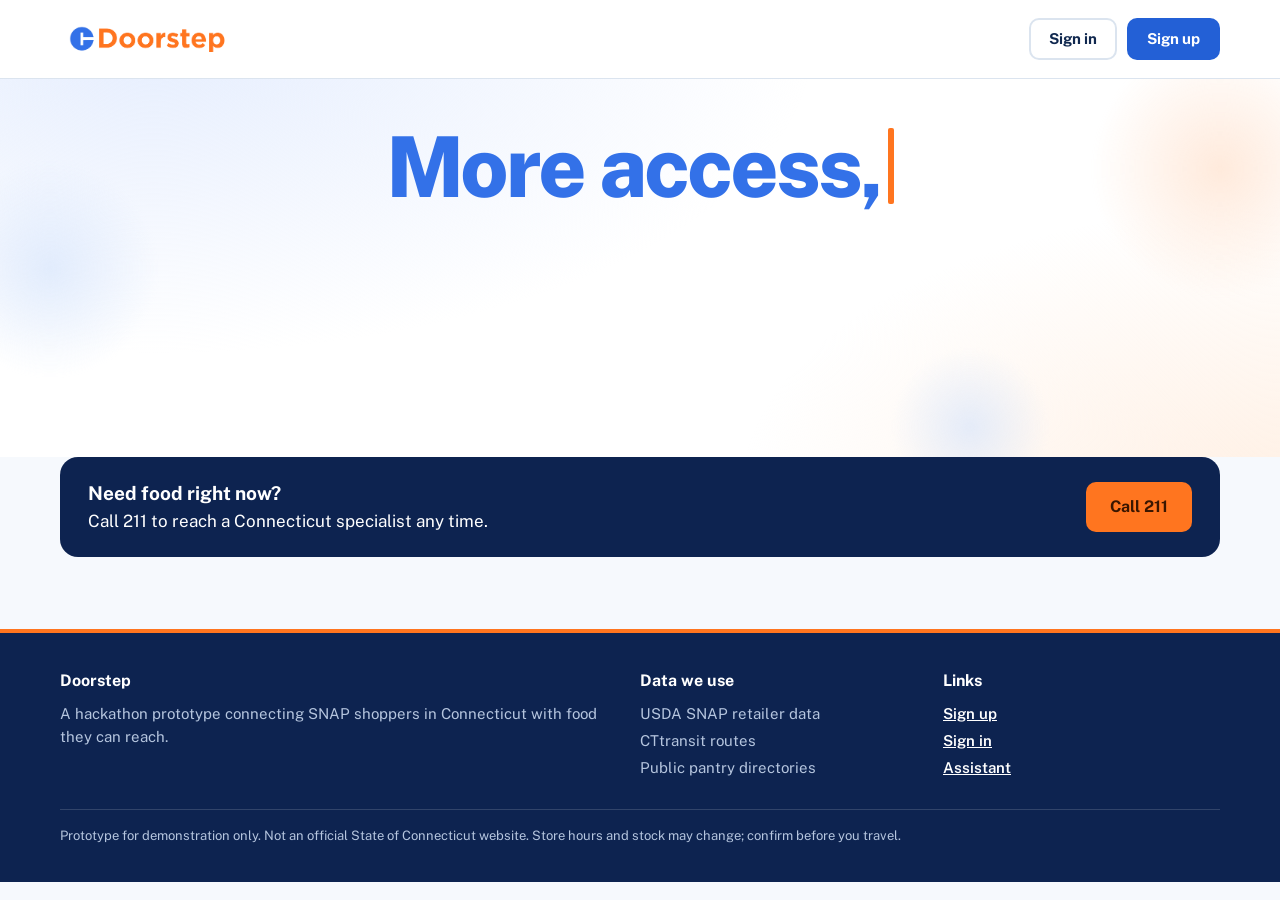
==== commit ddb10a69: "Simplify the home page and open the map to everyone - Home page: typed "More access, less hassle." h" ====
--- a/index.html
+++ b/index.html
@@ -3,7 +3,7 @@
 <head>
   <meta charset="utf-8">
   <meta name="viewport" content="width=device-width, initial-scale=1, viewport-fit=cover">
-  <title>Doorstep - Find food you can actually reach</title>
+  <title>Doorstep - More access, less hassle</title>
   <link rel="icon" href="assets/favicon.svg" type="image/svg+xml">
   <link rel="preconnect" href="https://fonts.googleapis.com">
   <link rel="preconnect" href="https://fonts.gstatic.com" crossorigin>
@@ -19,13 +19,6 @@
     </a>
     <button class="menu-btn" id="menu-btn" type="button" aria-expanded="false" aria-controls="header-menu">Menu</button>
     <div class="header-menu" id="header-menu">
-      <nav class="main-nav" aria-label="Main">
-        <ul>
-          <li><a href="#how">How it works</a></li>
-          <li><a href="#resources">Resources</a></li>
-          <li><a href="#about">About</a></li>
-        </ul>
-      </nav>
       <div class="auth-links" id="auth-links">
         <a class="btn btn-outline btn-sm" href="pages/login.html">Sign in</a>
         <a class="btn btn-navy btn-sm" href="pages/signup.html">Sign up</a>
@@ -35,83 +28,33 @@
 </header>
 
 <main id="main">
-  <section class="hero">
-    <div class="wrap hero-grid">
-      <div>
-        <p class="eyebrow"><span aria-hidden="true">📍</span> Connecticut food access</p>
-        <h1>Find food you can <span>actually reach.</span></h1>
-        <p class="lead">Find nearby food pantries, SNAP-accepting stores, mobile markets and food resources based on how you get around and when you're free.</p>
-        <div class="hero-actions">
-          <a class="btn btn-navy btn-lg" href="pages/signup.html" id="hero-start">Get started <span aria-hidden="true">→</span></a>
-          <a class="btn btn-outline btn-lg" href="#how">How it works</a>
-        </div>
-      </div>
-      <div class="hero-photo">
-        <img src="assets/hero.jpg" alt="Volunteers handing out groceries at a community food pantry" width="1200" height="860" onerror="this.remove()">
-        <div class="photo-badge">
-          <span class="badge-icon" aria-hidden="true">✓</span>
-          <div><strong>Food access made easier</strong><span>Transportation + availability + distance</span></div>
+  <section class="home-hero">
+    <span class="blob b1" aria-hidden="true"></span>
+    <span class="blob b2" aria-hidden="true"></span>
+    <span class="blob b3" aria-hidden="true"></span>
+
+    <div class="wrap">
+      <h1 class="typed-title" aria-label="More access, less hassle.">
+        <span class="typed" id="typed" aria-hidden="true"></span><span class="caret" aria-hidden="true"></span>
+      </h1>
+
+      <p class="mission reveal d1">Find SNAP-accepting stores near you, plan your trip with or without a car,<br class="lg-br"> and order groceries for pickup or delivery, all in one place.</p>
+
+      <div class="cta reveal d2">
+        <div class="cta-row">
+          <span class="btn-wrap">
+            <a class="btn-cta" href="pages/map.html">
+              <span>Get started</span>
+              <svg class="cta-arrow" viewBox="0 0 24 24" aria-hidden="true"><path d="M5 12h14M13 6l6 6-6 6"/></svg>
+            </a>
+          </span>
         </div>
       </div>
     </div>
   </section>
 
-  <section class="transport-strip" id="resources" aria-label="Ways Doorstep helps">
-    <ul class="wrap transport-grid">
-      <li class="transport-item"><span class="t-ico"><svg viewBox="0 0 24 24" aria-hidden="true"><rect x="4" y="3" width="16" height="15" rx="2"/><path d="M4 11h16M8 21l1.5-3M16 21l-1.5-3"/></svg></span><div><strong>Public transit</strong><small>Transit-friendly options</small></div></li>
-      <li class="transport-item"><span class="t-ico"><svg viewBox="0 0 24 24" aria-hidden="true"><circle cx="13" cy="4.5" r="1.8"/><path d="M11 21l2-6-3-3 1-5 3 1 2 3M8 12l-2 3M13 15l3 6"/></svg></span><div><strong>Walking</strong><small>Nearby resources</small></div></li>
-      <li class="transport-item"><span class="t-ico"><svg viewBox="0 0 24 24" aria-hidden="true"><path d="M5 16l1.5-5.5A2 2 0 0 1 8.4 9h7.2a2 2 0 0 1 1.9 1.5L19 16"/><rect x="3" y="16" width="18" height="4" rx="1"/></svg></span><div><strong>Driving</strong><small>Fastest routes</small></div></li>
-      <li class="transport-item"><span class="t-ico"><svg viewBox="0 0 24 24" aria-hidden="true"><circle cx="12" cy="12" r="9"/><path d="M12 7v5l3 2"/></svg></span><div><strong>Open now</strong><small>Store hours that fit you</small></div></li>
-      <li class="transport-item"><span class="t-ico"><svg viewBox="0 0 24 24" aria-hidden="true"><path d="M6 8h12l-1 12H7z"/><path d="M9 8a3 3 0 0 1 6 0"/></svg></span><div><strong>Pickup</strong><small>Schedule a pickup</small></div></li>
-      <li class="transport-item"><span class="t-ico"><svg viewBox="0 0 24 24" aria-hidden="true"><path d="M3 7h11v9H3zM14 10h4l3 3v3h-7"/><circle cx="7" cy="18" r="1.8"/><circle cx="17" cy="18" r="1.8"/></svg></span><div><strong>Delivery</strong><small>For eligible users</small></div></li>
-    </ul>
-  </section>
-
-  <section class="choice-section" id="how">
+  <section class="help-section">
     <div class="wrap">
-      <div class="section-heading">
-        <span class="section-label">How it works</span>
-        <h2>Choose how you want to find food</h2>
-        <p>Search step by step, or describe what you need to our food-access assistant.</p>
-      </div>
-      <div class="choice-grid">
-        <a class="choice-card" href="pages/signup.html" id="manual-card">
-          <span class="choice-icon"><svg viewBox="0 0 24 24" aria-hidden="true"><circle cx="11" cy="11" r="6.5"/><path d="M16 16l4.5 4.5"/></svg></span>
-          <div>
-            <h3>Manual search</h3>
-            <p>Create an account and search food pantries, SNAP stores and mobile markets on a map.</p>
-            <div class="tags"><span>Location</span><span>Transport</span><span>Schedule</span></div>
-          </div>
-          <span class="arrow" aria-hidden="true">→</span>
-        </a>
-        <a class="choice-card alt" href="pages/assistant.html">
-          <span class="choice-icon"><svg viewBox="0 0 24 24" aria-hidden="true"><path d="M4 5h16v11H9l-5 4z"/><path d="M8 10h8M8 13h5"/></svg></span>
-          <div>
-            <h3>Get assistance</h3>
-            <p>Tell the assistant what you need in plain language and get accessible options. No account needed.</p>
-            <div class="tags"><span>Pantry near me</span><span>Open now</span><span>By bus</span></div>
-          </div>
-          <span class="arrow" aria-hidden="true">→</span>
-        </a>
-      </div>
-    </div>
-  </section>
-
-  <section class="community-section" id="about">
-    <div class="wrap">
-      <div class="community-card">
-        <div class="community-photo"><img src="assets/hero.jpg" alt="" onerror="this.remove()"></div>
-        <div class="community-content">
-          <span class="section-label">Stronger communities</span>
-          <h2>Better food access, right to your doorstep.</h2>
-          <p>Doorstep connects Connecticut residents with food resources they can realistically reach, taking distance, transportation, store hours and mobility into account.</p>
-          <ul class="benefits">
-            <li><strong>Nearby</strong><span>Resources close to you</span></li>
-            <li><strong>Accessible</strong><span>Designed for real needs</span></li>
-            <li><strong>Connected</strong><span>Pickup or delivery</span></li>
-          </ul>
-        </div>
-      </div>
       <div class="help-strip">
         <div><strong>Need food right now?</strong><br>Call 211 to reach a Connecticut specialist any time.</div>
         <a class="btn btn-orange" href="tel:211">Call 211</a>
@@ -122,13 +65,14 @@
 
 <footer class="site-footer">
   <div class="wrap footer-grid">
-    <div><h4>Doorstep</h4><p>A hackathon prototype for finding realistic food resources in Connecticut, by car, bus, or on foot.</p></div>
+    <div><h4>Doorstep</h4><p>A hackathon prototype connecting SNAP shoppers in Connecticut with food they can reach.</p></div>
     <div><h4>Data we use</h4><ul><li>USDA SNAP retailer data</li><li>CTtransit routes</li><li>Public pantry directories</li></ul></div>
-    <div><h4>Links</h4><ul><li><a href="pages/signup.html">Sign up</a></li><li><a href="pages/login.html">Sign in</a></li><li><a href="#how">How it works</a></li></ul></div>
+    <div><h4>Links</h4><ul><li><a href="pages/signup.html">Sign up</a></li><li><a href="pages/login.html">Sign in</a></li><li><a href="pages/assistant.html">Assistant</a></li></ul></div>
     <p class="footer-fine">Prototype for demonstration only. Not an official State of Connecticut website. Store hours and stock may change; confirm before you travel.</p>
   </div>
 </footer>
 <div class="toast" id="toast" role="status" aria-live="polite"></div>
 <script src="js/main.js"></script>
+<script src="js/home.js"></script>
 </body>
 </html>
--- a/css/styles.css
+++ b/css/styles.css
@@ -1,7 +1,7 @@
 /* =========================================================
    Doorstep - shared styles
-   1 tokens  2 base  3 header  4 buttons  5 hero  6 transport strip
-   7 choice cards  8 community  9 auth + forms  10 footer  11 toast  12 responsive
+   1 tokens  2 base  3 header  4 buttons  5 home page
+   9 auth + forms  10 footer  11 toast  12 responsive
    ========================================================= */
 
 /* 1. Tokens. Brand colors come from the Doorstep logo. */
@@ -66,74 +66,50 @@
 .btn-block{width:100%}
 .btn[disabled]{opacity:.55;cursor:not-allowed;transform:none}
 
-/* 5. Hero */
-.hero{background:linear-gradient(120deg,#fff 0%,#edf3fe 70%,#fff4ec 100%);padding:64px 0 48px}
-.hero-grid{display:grid;grid-template-columns:.9fr 1.1fr;gap:56px;align-items:center}
-.eyebrow{display:inline-flex;align-items:center;gap:6px;background:var(--orange-tint);color:#b24700;padding:8px 14px;border-radius:99px;font-size:14px;font-weight:800;margin-bottom:18px}
-.hero h1{font-size:clamp(42px,5.4vw,70px);line-height:1.03;letter-spacing:-.03em;margin:0;font-weight:800;color:var(--ink)}
-.hero h1 span{display:block;color:var(--brand-blue)}
-.hero .lead{max-width:36ch;margin:22px 0 0;color:var(--muted);font-size:clamp(17px,1.8vw,20px);line-height:1.55}
-.hero-actions{display:flex;gap:14px;flex-wrap:wrap;margin-top:30px}
-.hero-photo{position:relative;border-radius:26px;overflow:hidden;box-shadow:var(--shadow);min-height:430px;background:linear-gradient(135deg,#cfe0fb,#ffe3cf)}
-.hero-photo img{width:100%;height:430px;object-fit:cover;display:block}
-.hero-photo::after{content:"";position:absolute;inset:0;background:linear-gradient(to top,rgba(13,35,80,.3),transparent 50%)}
-.photo-badge{position:absolute;left:24px;bottom:24px;z-index:2;display:flex;gap:12px;align-items:center;background:rgba(255,255,255,.97);border-radius:14px;padding:14px 18px;box-shadow:0 8px 30px rgba(0,0,0,.15);max-width:calc(100% - 48px)}
-.photo-badge strong,.photo-badge span{display:block}
-.photo-badge strong{font-size:18px}
-.photo-badge span{font-size:14px;color:var(--muted)}
-.badge-icon{width:40px;height:40px;flex:none;display:grid;place-items:center;border-radius:50%;background:var(--orange-tint);color:var(--brand-orange);font-weight:900;font-size:18px}
-
-/* 6. Transport strip */
-.transport-strip{background:#fff;border-top:1px solid var(--line);border-bottom:1px solid var(--line)}
-.transport-grid{display:grid;grid-template-columns:repeat(6,1fr);padding:22px 20px;list-style:none;margin:0 auto}
-.transport-item{display:flex;gap:12px;align-items:center;padding:4px 14px;border-right:1px solid var(--line)}
-.transport-item:last-child{border-right:0}
-.transport-item .t-ico{width:40px;height:40px;flex:none;display:grid;place-items:center;border-radius:12px;background:var(--tint)}
-.transport-item:nth-child(even) .t-ico{background:var(--orange-tint)}
-.transport-item svg{width:22px;height:22px;fill:none;stroke:var(--brand-blue);stroke-width:2;stroke-linecap:round;stroke-linejoin:round}
-.transport-item:nth-child(even) svg{stroke:var(--brand-orange)}
-.transport-item strong,.transport-item small{display:block}
-.transport-item strong{font-size:15px}
-.transport-item small{color:var(--muted);font-size:13px}
-
-/* 7. Choice cards */
-.choice-section{padding:80px 0}
-.section-heading{text-align:center;margin-bottom:36px}
-.section-heading h2{margin:8px 0 0;font-size:clamp(28px,3.6vw,40px);letter-spacing:-.02em;line-height:1.15}
-.section-heading p{margin:12px auto 0;color:var(--muted);max-width:60ch;font-size:18px}
-.choice-grid{display:grid;grid-template-columns:1fr 1fr;gap:22px}
-.choice-card{display:grid;grid-template-columns:auto 1fr auto;gap:22px;align-items:start;background:#fff;border:1px solid var(--line);border-radius:18px;padding:32px;color:inherit;text-decoration:none;box-shadow:0 8px 25px rgba(17,47,85,.04);transition:transform .2s,box-shadow .2s,border-color .2s}
-.choice-card:hover{transform:translateY(-4px);box-shadow:var(--shadow);border-color:#bcd0f5}
-.choice-card.alt{background:linear-gradient(135deg,#fff,#fff6ef)}
-.choice-card.alt:hover{border-color:#ffc9a6}
-.choice-icon{width:64px;height:64px;display:grid;place-items:center;border-radius:50%;background:var(--tint)}
-.choice-card.alt .choice-icon{background:var(--orange-tint)}
-.choice-icon svg{width:30px;height:30px;fill:none;stroke:var(--brand-blue);stroke-width:2;stroke-linecap:round;stroke-linejoin:round}
-.choice-card.alt .choice-icon svg{stroke:var(--brand-orange)}
-.choice-card h3{margin:4px 0 8px;font-size:24px}
-.choice-card p{margin:0;color:var(--muted);font-size:17px}
-.choice-card .arrow{font-size:30px;line-height:1;color:var(--muted);transition:transform .2s,color .2s}
-.choice-card:hover .arrow{transform:translateX(4px);color:var(--navy)}
-.tags{display:flex;flex-wrap:wrap;gap:8px;margin-top:18px}
-.tags span{padding:7px 12px;background:var(--tint);color:#34507a;border-radius:99px;font-size:13px;font-weight:600}
-.choice-card.alt .tags span{background:var(--orange-tint);color:#8a3a00}
-
-/* 8. Community */
-.community-section{padding:0 0 80px}
-.community-card{display:grid;grid-template-columns:1fr 1fr;background:#fff;border-radius:24px;overflow:hidden;box-shadow:var(--shadow)}
-.community-photo img{width:100%;height:100%;min-height:380px;object-fit:cover;display:block}
-.community-content{padding:52px}
-.community-content h2{font-size:clamp(28px,3vw,36px);line-height:1.12;letter-spacing:-.02em;margin:10px 0 16px}
-.community-content p{color:var(--muted);margin:0}
-.benefits{display:grid;grid-template-columns:repeat(3,1fr);gap:18px;margin:32px 0 0;padding:0;list-style:none}
-.benefits strong,.benefits span{display:block}
-.benefits strong{font-size:16px}
-.benefits strong::before{content:"";display:block;width:28px;height:4px;border-radius:4px;background:var(--brand-orange);margin-bottom:10px}
-.benefits li:nth-child(2) strong::before{background:var(--brand-blue)}
-.benefits span{color:var(--muted);font-size:14px;margin-top:4px}
-.help-strip{margin-top:22px;display:flex;flex-wrap:wrap;gap:12px 20px;align-items:center;justify-content:space-between;background:var(--ink-deep);color:#fff;border-radius:18px;padding:22px 28px}
+/* 5. Home: typed headline, mission, Get started button */
+.home-hero{position:relative;overflow:hidden;background:radial-gradient(1100px 520px at 12% -10%,#e6eefe 0%,rgba(230,238,254,0) 60%),radial-gradient(900px 480px at 100% 110%,#fff0e4 0%,rgba(255,240,228,0) 60%),#fff;padding:44px 0 64px;text-align:center}
+.home-hero .wrap{position:relative;z-index:1;max-width:980px}
+.blob{position:absolute;border-radius:50%;filter:blur(2px);opacity:.55;pointer-events:none;animation:drift 14s ease-in-out infinite alternate}
+.blob.b1{width:220px;height:220px;left:-60px;top:80px;background:radial-gradient(circle,#cfe0fb,rgba(207,224,251,0) 70%)}
+.blob.b2{width:260px;height:260px;right:-70px;top:-40px;background:radial-gradient(circle,#ffd9bf,rgba(255,217,191,0) 70%);animation-delay:-5s}
+.blob.b3{width:160px;height:160px;right:18%;bottom:-50px;background:radial-gradient(circle,#cfe0fb,rgba(207,224,251,0) 70%);animation-delay:-9s}
+@keyframes drift{to{transform:translate(30px,-24px) scale(1.08)}}
+
+.typed-title{margin:0;font-size:clamp(40px,7vw,84px);line-height:1.05;letter-spacing:-.035em;font-weight:800;color:var(--ink);min-height:1.1em}
+.typed .accent{color:var(--brand-orange)}
+.typed .blue{color:var(--brand-blue)}
+.caret{display:inline-block;width:.08em;height:.9em;margin-left:.06em;vertical-align:-.08em;background:var(--brand-orange);border-radius:2px;animation:blink 1s steps(1) infinite}
+@keyframes blink{50%{opacity:0}}
+
+.mission{max-width:62ch;margin:20px auto 0;font-size:clamp(18px,2.1vw,22px);line-height:1.55;color:var(--muted)}
+.mission strong{color:var(--ink)}
+@media (max-width:820px){.lg-br{display:none}}
+.reveal{opacity:0;transform:translateY(14px);transition:opacity .7s ease,transform .7s ease}
+.reveal.in{opacity:1;transform:none}
+.reveal.d1{transition-delay:.15s}.reveal.d2{transition-delay:.3s}
+
+/* Get started button */
+.cta{display:flex;flex-direction:column;align-items:center;margin:34px auto 0}
+.cta-row{display:flex;flex-direction:column;align-items:center}
+.btn-wrap{position:relative;display:inline-flex;border-radius:999px}
+.btn-wrap::before{content:"";position:absolute;inset:0;border-radius:999px;pointer-events:none;animation:ring 2.4s ease-out infinite}
+.btn-cta{position:relative;isolation:isolate;overflow:hidden;display:inline-flex;align-items:center;justify-content:center;gap:12px;min-width:min(380px,82vw);padding:13px 40px;border-radius:999px;font-size:19px;font-weight:800;color:#fff;text-decoration:none;text-shadow:0 1px 2px rgba(0,0,0,.18);
+  background:linear-gradient(90deg,#ff751f,#ff4f7b,#8b5cf6,#3371e8,#ff751f);background-size:300% 100%;
+  box-shadow:0 16px 36px rgba(255,90,80,.32),inset 0 1px 0 rgba(255,255,255,.3);
+  animation:flow 6s linear infinite;transition:transform .2s,box-shadow .2s}
+@keyframes flow{to{background-position:300% 0}}
+.btn-cta:hover{transform:translateY(-3px) scale(1.03);animation-duration:2s;box-shadow:0 22px 44px rgba(139,92,246,.35)}
+.btn-cta:active{transform:scale(.98)}
+.btn-cta::before{content:"";position:absolute;inset:0;z-index:-1;background:linear-gradient(110deg,transparent 30%,rgba(255,255,255,.45) 50%,transparent 70%);transform:translateX(-120%);animation:shine 3.2s ease-in-out infinite 1s}
+.cta-arrow{width:22px;height:22px;fill:none;stroke:currentColor;stroke-width:2.6;stroke-linecap:round;stroke-linejoin:round;animation:nudge 1.2s ease-in-out infinite}
+@keyframes shine{0%{transform:translateX(-120%)}40%,100%{transform:translateX(120%)}}
+@keyframes ring{0%{box-shadow:0 0 0 0 rgba(255,117,31,.55)}100%{box-shadow:0 0 0 16px rgba(255,117,31,0)}}
+@keyframes nudge{50%{transform:translateX(5px)}}
+
+
+.help-section{padding:0 0 72px}
+.help-strip{display:flex;flex-wrap:wrap;gap:12px 20px;align-items:center;justify-content:space-between;background:var(--ink-deep);color:#fff;border-radius:18px;padding:22px 28px}
 .help-strip strong{font-size:19px}
-.help-strip a{color:#fff;font-weight:800}
 
 /* 9. Auth pages + forms */
 .auth-body{background:#fff}
@@ -225,10 +201,6 @@
 
 /* 12. Responsive */
 @media (max-width:1000px){
-  .hero-grid,.community-card{grid-template-columns:1fr}
-  .transport-grid{grid-template-columns:repeat(3,1fr);gap:18px 0}
-  .transport-item:nth-child(3){border-right:0}
-  .choice-grid{grid-template-columns:1fr}
   .auth-layout{grid-template-columns:1fr}
   .auth-banner{display:none}
   .auth-mobile-brand{display:block}
@@ -243,24 +215,16 @@
   .auth-links{flex-wrap:wrap}
   .auth-links .btn{flex:1}
   .footer-grid{grid-template-columns:1fr}
-  .hero{padding:40px 0 36px}
-  .community-content{padding:32px 24px}
-  .benefits{grid-template-columns:1fr}
+  .home-hero{padding:32px 0 48px}
 }
 @media (max-width:560px){
   body{font-size:16px}
   .brand img{height:36px}
   .row-2{grid-template-columns:1fr}
-  .transport-grid{grid-template-columns:repeat(2,1fr)}
-  .transport-item{border-right:0}
-  .hero-actions .btn{width:100%}
-  .hero-photo,.hero-photo img{min-height:300px;height:300px}
-  .photo-badge{left:14px;bottom:14px;max-width:calc(100% - 28px)}
-  .choice-card{grid-template-columns:1fr;padding:24px}
-  .choice-card .arrow{display:none}
   .auth-panel{padding:24px 16px 48px}
   .otp{gap:7px}
   .otp input{width:44px;height:56px;font-size:22px}
   .form-actions .btn{width:100%}
-}
-@media (prefers-reduced-motion:reduce){html{scroll-behavior:auto}*{transition:none!important}}
+  .btn-cta{font-size:18px}
+}
+@media (prefers-reduced-motion:reduce){html{scroll-behavior:auto}*{transition:none!important;animation:none!important}.reveal{opacity:1;transform:none}}
